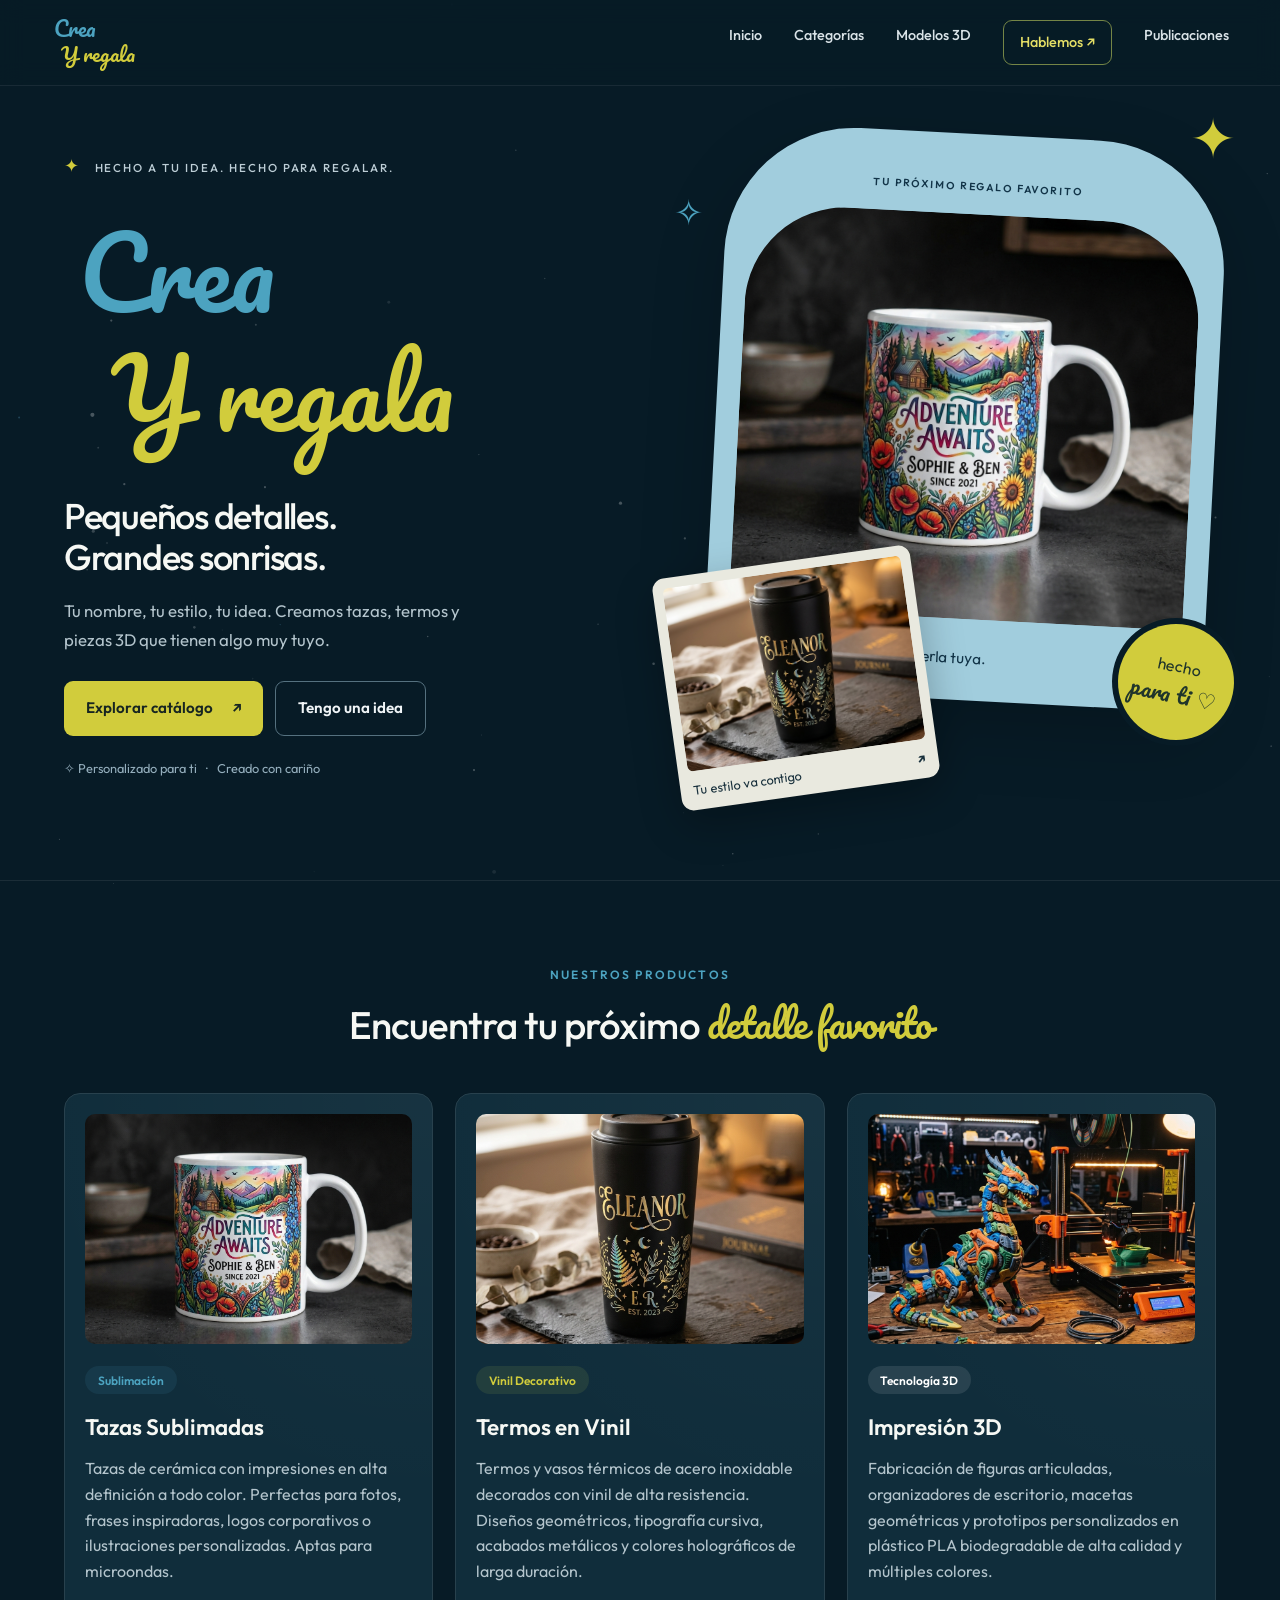
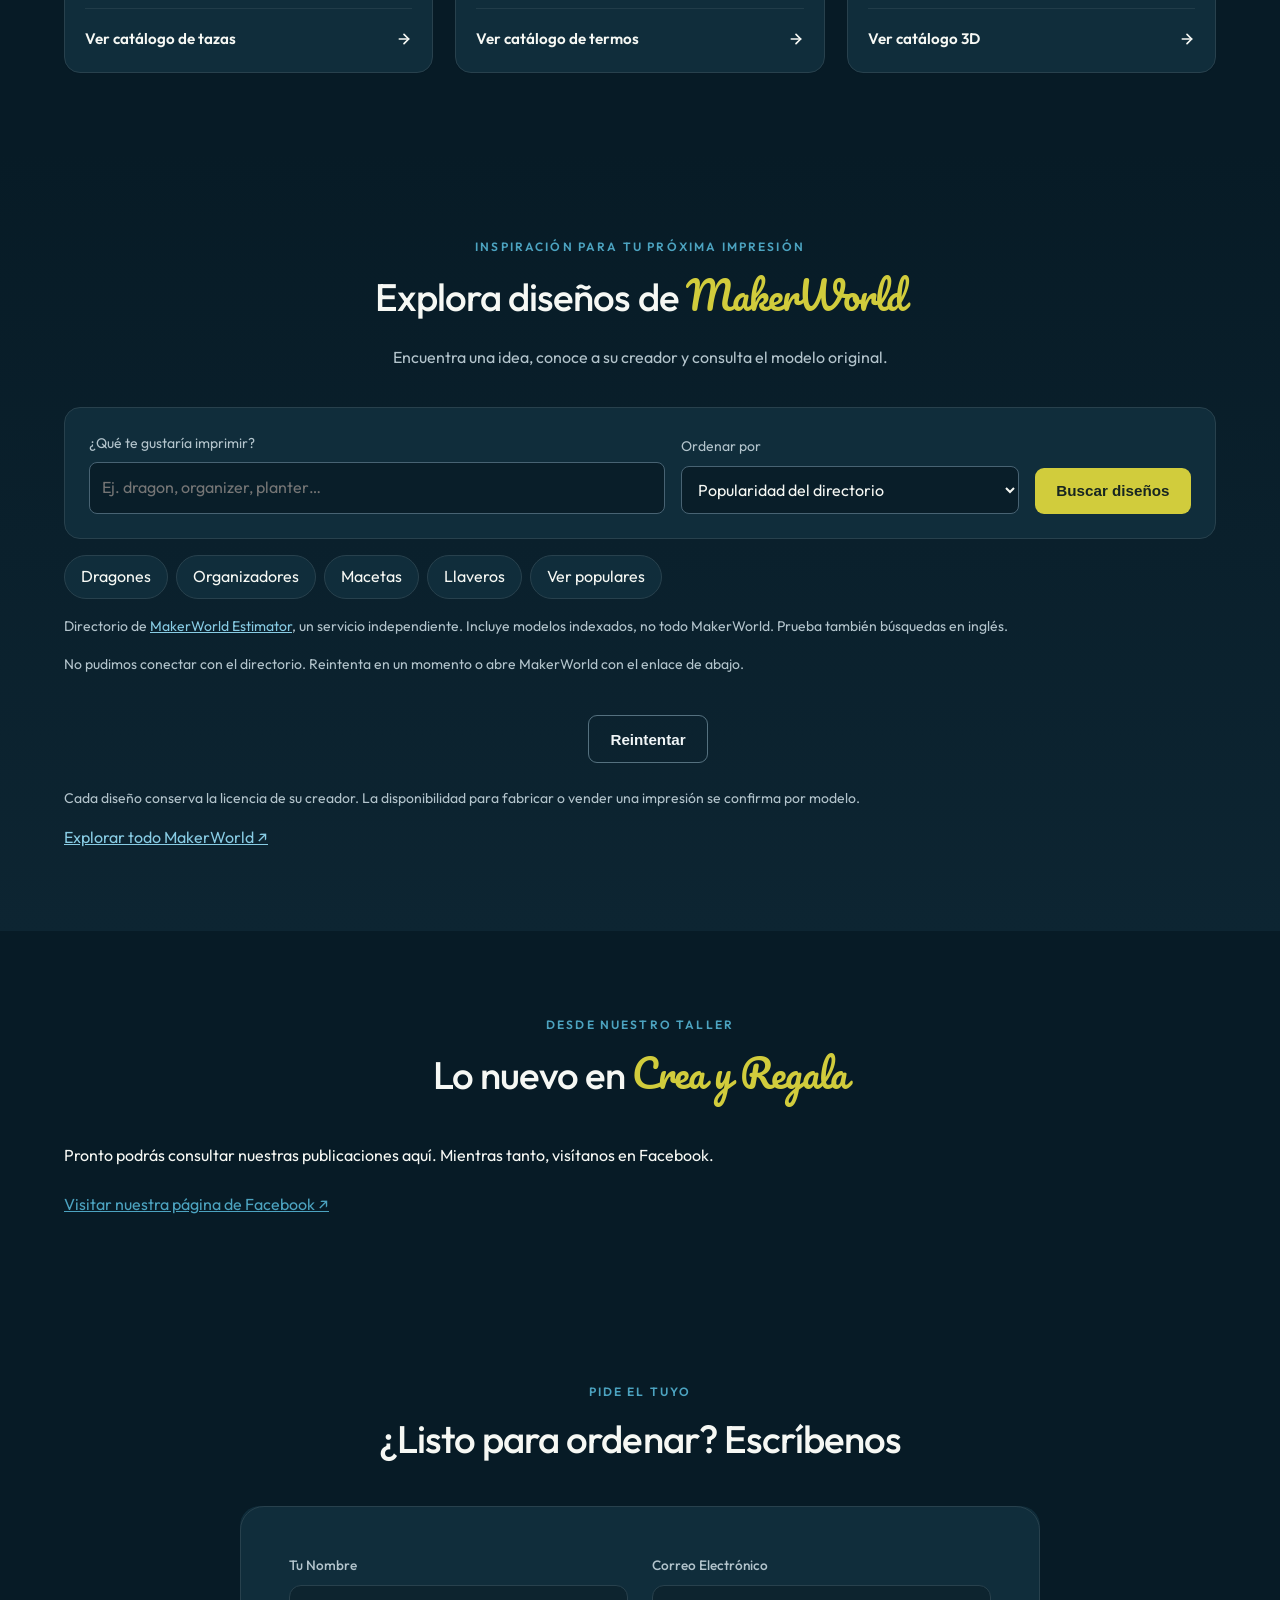
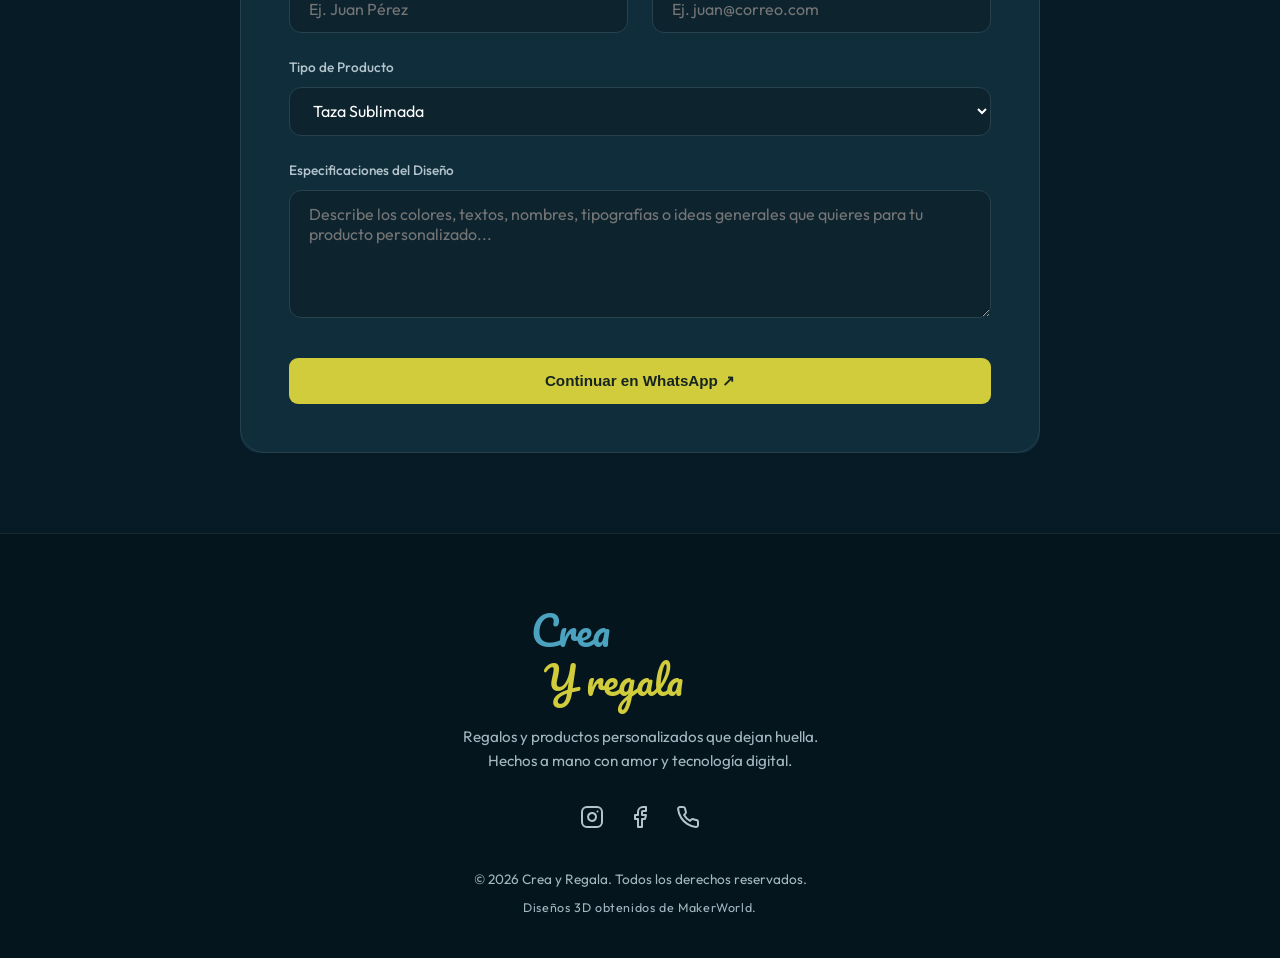
==== index.html @ 051557cb "Prepare native Facebook publications with secure server-side integration" ====
<!DOCTYPE html>
<html lang="es">
<head>
  <script>
    if ('scrollRestoration' in history) {
      history.scrollRestoration = 'manual';
    }

    window.scrollTo(0, 0);
  </script>
  <meta charset="UTF-8">
  <link rel="preload" href="assets/Pacifico-Regular.ttf" as="font" type="font/ttf" crossorigin>
  <meta name="viewport" content="width=device-width, initial-scale=1.0">
  <title>Crea y Regala | Productos Personalizados y Diseños 3D</title>
  <meta name="description" content="Personalización de tazas sublimadas, termos en vinil e impresión 3D de alta calidad. Diseños únicos creados a tu medida en Crea y Regala.">
  <link rel="stylesheet" href="styles.css?v=4.0">
</head>
<body>

  <!-- Canvas for Starry Space Background -->
  <canvas id="starry-background"></canvas>

  <!-- Navigation Header -->
  <header>
    <a href="#inicio" class="logo" aria-label="Crea y regala — Inicio">
        <svg class="static-brand-svg" viewBox="0 0 660 340" aria-hidden="true">
          <text x="18" y="140" class="ink ink-blue">Crea</text>
          <text x="55" y="280" class="ink ink-yellow">Y regala</text>
        </svg>
    </a>
    <button class="menu-toggle" type="button" aria-expanded="false" aria-controls="main-navigation" hidden>Menú <span aria-hidden="true">☰</span></button>
    <nav id="main-navigation" aria-label="Navegación principal">
      <a href="#inicio">Inicio</a>
      <a href="#categorias">Categorías</a>
      <a href="#galeria-3d">Modelos 3D</a>
      <a href="#contacto" class="nav-contact">Hablemos ↗</a>
      <a href="#publicaciones">Publicaciones</a>
    </nav>
  </header>

  <!-- Hero Section -->
  <section class="hero" id="inicio">
    <div class="hero-glow"></div>
    <div class="hero-content">
      <span class="hero-eyebrow"><span>✦</span> HECHO A TU IDEA. HECHO PARA REGALAR.</span>
      <h1 class="brand-title" aria-label="Crea y regala">
        <svg class="written-brand" viewBox="0 0 660 340" aria-hidden="true">
          <text x="18" y="140" class="ink ink-blue">Crea</text>
          <text x="55" y="280" class="ink ink-yellow">Y regala</text>
        </svg>
      </h1>
      <h2 class="hero-headline">Pequeños detalles.<br>Grandes sonrisas.</h2>
      <p class="hero-subtitle">Tu nombre, tu estilo, tu idea. Creamos tazas, termos y piezas 3D que tienen algo muy tuyo.</p>
      <div class="hero-ctas">
        <a href="catalogo.html" class="btn btn-primary">Explorar catálogo <span aria-hidden="true">↗</span></a>
        <a href="#contacto" class="btn btn-secondary">Tengo una idea</a>
      </div>
      <p class="hero-note">✧ Personalizado para ti &nbsp; · &nbsp; Creado con cariño</p>
    </div>
    <div class="hero-showcase" aria-label="Nuestros productos personalizados">
      <span class="showcase-spark spark-one" aria-hidden="true">✦</span>
      <span class="showcase-spark spark-two" aria-hidden="true">✧</span>
      <a class="showcase-main" href="catalogo.html?categoria=mugs">
        <span class="showcase-label">TU PRÓXIMO REGALO FAVORITO</span>
        <img src="assets/mug_mockup.png" alt="Taza personalizada con un diseño a todo color">
        <span class="showcase-caption">Una taza. Mil maneras de hacerla tuya. <b>↗</b></span>
      </a>
      <a class="showcase-small" href="catalogo.html?categoria=termos">
        <img src="assets/termos_mockup.png" alt="Termos decorados en vinil">
        <span>Tu estilo va contigo <b>↗</b></span>
      </a>
      <span class="showcase-sticker">hecho<br><b>para ti ♡</b></span>
    </div>
  </section>

  <!-- Categories Section -->
  <section class="section reveal-on-scroll" id="categorias">
    <div class="section-header">
      <span class="section-tag">Nuestros Productos</span>
      <h2 class="section-title">Encuentra tu próximo <span>detalle favorito</span></h2>
    </div>
    <div class="category-grid">
      <!-- Card 1: Mugs -->
      <div class="category-card mugs">
        <div class="card-badge">Sublimación</div>
        <div class="card-img-container">
          <img src="assets/mug_mockup.png" alt="Tazas Sublimadas Personalizadas">
        </div>
        <h3 class="card-title">Tazas Sublimadas</h3>
        <p class="card-desc">
          Tazas de cerámica con impresiones en alta definición a todo color. Perfectas para fotos, frases inspiradoras, logos corporativos o ilustraciones personalizadas. Aptas para microondas.
        </p>
        <a href="catalogo.html?categoria=mugs" class="card-link">
          <span>Ver catálogo de tazas</span>
          <svg width="16" height="16" viewBox="0 0 24 24" fill="none" stroke="currentColor" stroke-width="2.5" stroke-linecap="round" stroke-linejoin="round"><path d="M5 12h14"/><path d="m12 5 7 7-7 7"/></svg>
        </a>
      </div>

      <!-- Card 2: Thermos -->
      <div class="category-card termos">
        <div class="card-badge">Vinil Decorativo</div>
        <div class="card-img-container">
          <img src="assets/termos_mockup.png" alt="Termos Personalizados con Vinil">
        </div>
        <h3 class="card-title">Termos en Vinil</h3>
        <p class="card-desc">
          Termos y vasos térmicos de acero inoxidable decorados con vinil de alta resistencia. Diseños geométricos, tipografía cursiva, acabados metálicos y colores holográficos de larga duración.
        </p>
        <a href="catalogo.html?categoria=termos" class="card-link">
          <span>Ver catálogo de termos</span>
          <svg width="16" height="16" viewBox="0 0 24 24" fill="none" stroke="currentColor" stroke-width="2.5" stroke-linecap="round" stroke-linejoin="round"><path d="M5 12h14"/><path d="m12 5 7 7-7 7"/></svg>
        </a>
      </div>

      <!-- Card 3: 3D Printing -->
      <div class="category-card print3d">
        <div class="card-badge">Tecnología 3D</div>
        <div class="card-img-container">
          <img src="assets/print_3d_mockup.png" alt="Modelos Impresos en 3D">
        </div>
        <h3 class="card-title">Impresión 3D</h3>
        <p class="card-desc">
          Fabricación de figuras articuladas, organizadores de escritorio, macetas geométricas y prototipos personalizados en plástico PLA biodegradable de alta calidad y múltiples colores.
        </p>
        <a href="catalogo.html?categoria=print3d" class="card-link">
          <span>Ver catálogo 3D</span>
          <svg width="16" height="16" viewBox="0 0 24 24" fill="none" stroke="currentColor" stroke-width="2.5" stroke-linecap="round" stroke-linejoin="round"><path d="M5 12h14"/><path d="m12 5 7 7-7 7"/></svg>
        </a>
      </div>
    </div>
  </section>

  <!-- Interactive Customizer Section -->

  <section class="section makerworld-section" id="galeria-3d" aria-labelledby="mw-heading">
    <div class="section-header">
      <span class="section-tag">INSPIRACIÓN PARA TU PRÓXIMA IMPRESIÓN</span>
      <h2 class="section-title" id="mw-heading">Explora diseños de <span>MakerWorld</span></h2>
      <p>Encuentra una idea, conoce a su creador y consulta el modelo original.</p>
    </div>
    <form id="mw-search-form" class="mw-search-form" role="search">
      <div class="mw-search-field">
        <label for="mw-query">¿Qué te gustaría imprimir?</label>
        <input id="mw-query" type="search" maxlength="120" placeholder="Ej. dragon, organizer, planter…" autocomplete="off">
      </div>
      <div class="mw-sort-field">
        <label for="mw-sort">Ordenar por</label>
        <select id="mw-sort"><option value="popular">Popularidad del directorio</option><option value="recent">Más recientes</option></select>
      </div>
      <button class="btn btn-primary" type="submit">Buscar diseños</button>
    </form>
    <div class="mw-suggestions" aria-label="Búsquedas sugeridas">
      <button type="button" data-query="dragon">Dragones</button>
      <button type="button" data-query="organizer">Organizadores</button>
      <button type="button" data-query="planter">Macetas</button>
      <button type="button" data-query="keychain">Llaveros</button>
      <button type="button" data-query="">Ver populares</button>
    </div>
    <p class="mw-source">Directorio de <a href="https://estimator.tryar.in/api" target="_blank" rel="noopener noreferrer">MakerWorld Estimator</a>, un servicio independiente. Incluye modelos indexados, no todo MakerWorld. Prueba también búsquedas en inglés.</p>
    <p id="mw-status" role="status" aria-live="polite">Cargando diseños…</p>
    <div id="mw-results" class="mw-results" aria-busy="true"></div>
    <div class="mw-pagination">
      <button id="mw-previous" type="button" class="btn btn-secondary" hidden>← Anterior</button>
      <span id="mw-page"></span>
      <button id="mw-next" type="button" class="btn btn-secondary" hidden>Siguiente →</button>
      <button id="mw-retry" type="button" class="btn btn-secondary" hidden>Reintentar</button>
    </div>
    <p class="mw-source">Cada diseño conserva la licencia de su creador. La disponibilidad para fabricar o vender una impresión se confirma por modelo.</p>
    <a href="https://makerworld.com/en" target="_blank" rel="noopener noreferrer">Explorar todo MakerWorld ↗</a>
    <noscript><p>Activa JavaScript para usar el buscador de diseños.</p></noscript>
  </section>
  <script src="makerworld.js?v=3.0" defer></script>

  <section class="section publications" id="publicaciones" aria-labelledby="posts-heading">
    <div class="section-header"><span class="section-tag">DESDE NUESTRO TALLER</span><h2 class="section-title" id="posts-heading">Lo nuevo en <span>Crea y Regala</span></h2></div>
    <p id="posts-status" role="status">Cargando publicaciones…</p>
    <button type="button" id="posts-retry" class="btn btn-secondary" hidden>Reintentar</button>
    <article id="featured-post" class="featured-post" aria-label="Publicación principal" hidden tabindex="-1"></article>
    <div id="more-posts" hidden><h3>Más publicaciones</h3><div id="posts-grid" class="posts-grid"></div><button id="posts-more" class="btn btn-secondary" type="button" hidden>Ver más publicaciones</button></div>
    <a class="posts-facebook" href="https://www.facebook.com/profile.php?id=100092747371943" target="_blank" rel="noopener noreferrer">Visitar nuestra página de Facebook ↗</a>
    <noscript><p>Consulta nuestras publicaciones en Facebook.</p></noscript>
  </section>
  <dialog id="comments-dialog" class="comments-dialog" aria-labelledby="comments-title">
    <div class="comments-header"><h2 id="comments-title">Comentarios</h2><button id="comments-close" type="button" aria-label="Cerrar comentarios">✕</button></div>
    <div class="comments-scroll">
      <p id="comments-status" role="status" aria-live="polite"></p>
      <div id="comments-list"></div>
      <button id="comments-more" class="btn btn-secondary" type="button" hidden>Cargar más comentarios</button>
      <button id="comments-retry" class="btn btn-secondary" type="button" hidden>Reintentar</button>
    </div>
    <form id="comment-form" class="comment-form">
      <label for="comment-text">Tu comentario</label>
      <textarea id="comment-text" rows="3" maxlength="2000" placeholder="Escribe un comentario…" disabled required></textarea>
      <p id="comment-auth-status" role="status"></p>
      <button id="facebook-login" class="btn btn-primary" type="button">Continuar con Facebook para comentar</button>
      <button id="comment-submit" class="btn btn-primary" type="submit" hidden>Publicar</button>
      <a id="comment-facebook" class="btn btn-secondary" target="_blank" rel="noopener noreferrer">Comentar en Facebook ↗</a>
    </form>
  </dialog>
  <script src="posts-config.js?v=4.0" defer></script>
  <script src="posts.js?v=4.0" defer></script>

  <!-- Contact & Request Section -->
  <section class="section reveal-on-scroll" id="contacto">
    <div class="section-header">
      <span class="section-tag">Pide el Tuyo</span>
      <h2 class="section-title">¿Listo para ordenar? Escríbenos</h2>
    </div>

    <div class="contact-section">
      <form id="crea-contact-form" class="contact-form">
        <div class="form-group">
          <label for="form-name">Tu Nombre</label>
          <input type="text" id="form-name" required placeholder="Ej. Juan Pérez">
        </div>

        <div class="form-group">
          <label for="form-email">Correo Electrónico</label>
          <input type="email" id="form-email" required placeholder="Ej. juan@correo.com">
        </div>

        <div class="form-group form-full">
          <label for="form-product-type">Tipo de Producto</label>
          <select id="form-product-type" required>
            <option value="mugs">Taza Sublimada</option>
            <option value="termos">Termo con Vinil</option>
            <option value="print3d">Impresión 3D</option>
            <option value="custom">Otro pedido especial</option>
          </select>
        </div>

        <div class="form-group form-full">
          <label for="form-details">Especificaciones del Diseño</label>
          <textarea id="form-details" rows="5" required placeholder="Describe los colores, textos, nombres, tipografías o ideas generales que quieres para tu producto personalizado..."></textarea>
        </div>

        <button type="submit" class="btn btn-primary form-submit-btn">Continuar en WhatsApp ↗</button>
      </form>
    </div>
  </section>

  <!-- Footer -->
  <footer>
    <div class="footer-content">
      <div>
        <div class="footer-brand" role="img" aria-label="Crea y regala">
        <svg class="static-brand-svg" viewBox="0 0 660 340" aria-hidden="true">
          <text x="18" y="140" class="ink ink-blue">Crea</text>
          <text x="55" y="280" class="ink ink-yellow">Y regala</text>
        </svg>
        </div>
        <p style="margin-top: 0.5rem; max-width: 400px; color: var(--text-dark);">
          Regalos y productos personalizados que dejan huella. Hechos a mano con amor y tecnología digital.
        </p>
      </div>

      <div class="social-links">
        <a href="#" class="social-link" title="Instagram">
          <svg width="24" height="24" viewBox="0 0 24 24" fill="none" stroke="currentColor" stroke-width="2" stroke-linecap="round" stroke-linejoin="round"><rect width="20" height="20" x="2" y="2" rx="5" ry="5"/><path d="M16 11.37A4 4 0 1 1 12.63 8 4 4 0 0 1 16 11.37z"/><line x1="17.5" y1="6.5" x2="17.51" y2="6.5"/></svg>
        </a>
        <a href="https://www.facebook.com/profile.php?id=100092747371943" class="social-link" title="Facebook" target="_blank" rel="noopener noreferrer">
          <svg width="24" height="24" viewBox="0 0 24 24" fill="none" stroke="currentColor" stroke-width="2" stroke-linecap="round" stroke-linejoin="round"><path d="M18 2h-3a5 5 0 0 0-5 5v3H7v4h3v8h4v-8h3l1-4h-4V7a1 1 0 0 1 1-1h3z"/></svg>
        </a>
        <a href="#" class="social-link" title="WhatsApp">
          <svg width="24" height="24" viewBox="0 0 24 24" fill="none" stroke="currentColor" stroke-width="2" stroke-linecap="round" stroke-linejoin="round"><path d="M22 16.92v3a2 2 0 0 1-2.18 2 19.79 19.79 0 0 1-8.63-3.07 19.5 19.5 0 0 1-6-6 19.79 19.79 0 0 1-3.07-8.67A2 2 0 0 1 4.11 2h3a2 2 0 0 1 2 1.72 12.84 12.84 0 0 0 .7 2.81 2 2 0 0 1-.45 2.11L8.09 9.91a16 16 0 0 0 6 6l1.27-1.27a2 2 0 0 1 2.11-.45 12.84 12.84 0 0 0 2.81.7A2 2 0 0 1 22 16.92z"/></svg>
        </a>
      </div>

      <div class="footer-credits">
        <p>&copy; 2026 Crea y Regala. Todos los derechos reservados.</p>
        <p class="footer-credits-mw" style="margin-top: 0.5rem; letter-spacing: 0.05em; font-size: 0.78rem;">
          Diseños 3D obtenidos de MakerWorld.
        </p>
      </div>
    </div>
  </footer>



  <script src="script.js?v=3.0"></script>
  <script src="responsive.js?v=3.0" defer></script>
</body>
</html>
---- styles.css ----
/* Stylesheet for Crea y Regala */
@import url('https://fonts.googleapis.com/css2?family=Outfit:wght@300;400;500;600;700;800&display=swap');

html {
  scroll-behavior: smooth;
}

:root {
  --bg-primary: #020204;
  --bg-secondary: #08090e;
  --bg-card: rgba(255, 255, 255, 0.02);
  --border-card: rgba(255, 255, 255, 0.05);
  --border-card-hover: rgba(255, 255, 255, 0.15);
  
  /* Reference colors from user image */
  --color-cyan: #52A3CB;
  --color-lime: #C5D155;
  
  --text-main: #f3f4f6;
  --text-muted: #9ca3af;
  --text-dark: #6b7280;
  
  --font-brand: 'Pacifico', cursive;
  --font-sans: 'Outfit', sans-serif;
  
  --transition-smooth: all 0.4s cubic-bezier(0.16, 1, 0.3, 1);
  --transition-fast: all 0.2s ease;
}

* {
  box-sizing: border-box;
  margin: 0;
  padding: 0;
}

body {
  background-color: var(--bg-primary);
  color: var(--text-main);
  font-family: var(--font-sans);
  overflow-x: hidden;
  line-height: 1.6;
}

/* Starry Background Canvas */
#starry-background {
  position: fixed;
  top: 0;
  left: 0;
  width: 100vw;
  height: 100vh;
  z-index: -1;
  pointer-events: none;
  background: radial-gradient(circle at center, #0a0c16 0%, #020204 100%);
}

/* Custom Scrollbar */
::-webkit-scrollbar {
  width: 8px;
}
::-webkit-scrollbar-track {
  background: var(--bg-primary);
}
::-webkit-scrollbar-thumb {
  background: #1f2230;
  border-radius: 4px;
}
::-webkit-scrollbar-thumb:hover {
  background: #2e3347;
}

/* Header & Navigation */
header {
  position: fixed;
  top: 0;
  left: 0;
  width: 100%;
  padding: 1.5rem 2rem;
  z-index: 100;
  background: rgba(7, 8, 10, 0.7);
  backdrop-filter: blur(12px);
  -webkit-backdrop-filter: blur(12px);
  border-bottom: 1px solid var(--border-card);
  display: flex;
  justify-content: space-between;
  align-items: center;
}

.logo {
  font-family: var(--font-brand);
  font-size: 1.35rem;
  text-decoration: none;
  display: inline-flex;
  flex-direction: column;
  align-items: flex-start;
  line-height: 0.85;
}

.logo .part-crea {
  color: var(--color-cyan);
}

.logo .part-regala {
  color: var(--color-lime);
  font-size: 0.9em;
  padding-left: 0.35em;
}

nav {
  display: flex;
  gap: 2rem;
}

nav a {
  color: var(--text-muted);
  text-decoration: none;
  font-weight: 500;
  font-size: 0.95rem;
  transition: var(--transition-fast);
  position: relative;
  padding: 0.25rem 0;
}

nav a::after {
  content: '';
  position: absolute;
  bottom: 0;
  left: 0;
  width: 0;
  height: 2px;
  background: linear-gradient(90deg, var(--color-cyan), var(--color-lime));
  transition: var(--transition-fast);
}

nav a:hover {
  color: var(--text-main);
}

nav a:hover::after {
  width: 100%;
}

.nav-btn {
  background: linear-gradient(135deg, var(--color-cyan), #3b8bb2);
  color: #fff;
  padding: 0.6rem 1.3rem;
  border-radius: 50px;
  font-weight: 600;
  box-shadow: 0 4px 15px rgba(82, 163, 203, 0.3);
  border: none;
  cursor: pointer;
  transition: var(--transition-smooth);
}

.nav-btn:hover {
  transform: translateY(-2px);
  box-shadow: 0 6px 20px rgba(82, 163, 203, 0.5);
}

/* Hero Section */
.hero {
  min-height: 100vh;
  display: flex;
  align-items: center;
  justify-content: center;
  position: relative;
  padding: 8rem 2rem 4rem 2rem;
  overflow: hidden;
}

.hero-glow {
  position: absolute;
  width: 600px;
  height: 600px;
  border-radius: 50%;
  background: radial-gradient(circle, rgba(82, 163, 203, 0.08) 0%, rgba(197, 209, 85, 0.05) 50%, transparent 100%);
  top: 50%;
  left: 50%;
  transform: translate(-50%, -50%);
  z-index: 1;
  pointer-events: none;
  filter: blur(80px);
}

.hero-content {
  max-width: 900px;
  text-align: center;
  z-index: 2;
  display: flex;
  flex-direction: column;
  align-items: center;
}

/* Brand Title (Static Layout Matching Reference Image) */
.brand-title {
  font-family: var(--font-brand);
  font-size: 5.2rem;
  line-height: 1.15;
  margin-bottom: 2rem;
  display: flex;
  flex-direction: column;
  align-items: flex-start;
  user-select: none;
  width: fit-content;
  margin-left: auto;
  margin-right: auto;
}

@media (min-width: 768px) {
  .brand-title {
    font-size: 7.5rem;
  }
}

.brand-title .word-crea {
  color: var(--color-cyan);
}

.brand-title .word-regala {
  color: var(--color-lime);
  margin-left: 3.5rem; /* Indented to match reference image */
}

.hero-subtitle {
  font-size: 1.25rem;
  color: var(--text-muted);
  max-width: 650px;
  margin-bottom: 3rem;
  font-weight: 300;
  opacity: 0;
  transform: translateY(20px);
  animation: fadeInUp 0.8s cubic-bezier(0.16, 1, 0.3, 1) forwards;
  animation-delay: 0.2s;
}

.hero-ctas {
  display: flex;
  gap: 1.5rem;
  opacity: 0;
  transform: translateY(20px);
  animation: fadeInUp 0.8s cubic-bezier(0.16, 1, 0.3, 1) forwards;
  animation-delay: 0.4s;
}

.btn {
  display: inline-flex;
  align-items: center;
  justify-content: center;
  gap: 0.75rem;
  padding: 0.9rem 2rem;
  border-radius: 50px;
  font-weight: 600;
  font-size: 1rem;
  text-decoration: none;
  cursor: pointer;
  transition: var(--transition-smooth);
}

.btn-primary {
  background: linear-gradient(135deg, var(--color-cyan), #3b8bb2);
  color: #fff;
  border: none;
  box-shadow: 0 4px 20px rgba(82, 163, 203, 0.25);
}

.btn-primary:hover {
  transform: translateY(-3px);
  box-shadow: 0 8px 30px rgba(82, 163, 203, 0.4);
}

.btn-secondary {
  background: var(--bg-card);
  color: var(--text-main);
  border: 1px solid var(--border-card);
}

.btn-secondary:hover {
  background: rgba(255, 255, 255, 0.06);
  border-color: var(--border-card-hover);
  transform: translateY(-3px);
}

@keyframes fadeInUp {
  to {
    opacity: 1;
    transform: translateY(0);
  }
}

/* Showcase Categories Section */
.section {
  padding: 6rem 2rem;
  max-width: 1200px;
  margin: 0 auto;
  position: relative;
  scroll-margin-top: 6rem;
}

.section-header {
  text-align: center;
  margin-bottom: 4rem;
}

.section-tag {
  font-size: 0.85rem;
  text-transform: uppercase;
  letter-spacing: 0.15em;
  color: var(--color-cyan);
  margin-bottom: 0.5rem;
  font-weight: 600;
  display: inline-block;
}

.section-title {
  font-size: 2.5rem;
  font-weight: 700;
}

.section-title span {
  font-family: var(--font-brand);
  font-weight: normal;
}

.category-grid {
  display: grid;
  grid-template-columns: 1fr;
  gap: 2.5rem;
}

@media (min-width: 768px) {
  .category-grid {
    grid-template-columns: repeat(3, 1fr);
  }
}

.category-card {
  background: var(--bg-card);
  border: 1px solid var(--border-card);
  backdrop-filter: blur(8px);
  -webkit-backdrop-filter: blur(8px);
  border-radius: 24px;
  padding: 2.5rem 2rem;
  text-align: center;
  transition: var(--transition-smooth);
  display: flex;
  flex-direction: column;
  align-items: center;
  position: relative;
  overflow: hidden;
}

.category-card::before {
  content: '';
  position: absolute;
  top: 0;
  left: 0;
  width: 100%;
  height: 100%;
  background: radial-gradient(circle at top right, rgba(255, 255, 255, 0.03), transparent 60%);
  pointer-events: none;
}

.category-card:hover {
  transform: translateY(-8px);
  border-color: var(--border-card-hover);
  background: rgba(255, 255, 255, 0.05);
  box-shadow: 0 20px 40px rgba(0, 0, 0, 0.3);
}

.category-card.mugs:hover {
  box-shadow: 0 20px 40px rgba(82, 163, 203, 0.08);
}

.category-card.termos:hover {
  box-shadow: 0 20px 40px rgba(197, 209, 85, 0.08);
}

.category-card.print3d:hover {
  box-shadow: 0 20px 40px rgba(255, 255, 255, 0.05);
}

.card-img-container {
  width: 100%;
  height: 200px;
  border-radius: 16px;
  overflow: hidden;
  margin-bottom: 2rem;
  position: relative;
  background: #11131c;
}

.card-img-container img {
  width: 100%;
  height: 100%;
  object-fit: cover;
  transition: var(--transition-smooth);
}

.category-card:hover .card-img-container img {
  transform: scale(1.05);
}

.card-title {
  font-size: 1.5rem;
  font-weight: 600;
  margin-bottom: 1rem;
}

.card-desc {
  color: var(--text-muted);
  font-size: 0.95rem;
  margin-bottom: 1.5rem;
  flex-grow: 1;
}

.card-badge {
  font-size: 0.75rem;
  padding: 0.3rem 0.8rem;
  border-radius: 20px;
  font-weight: 600;
  margin-bottom: 1rem;
}

.mugs .card-badge {
  background: rgba(82, 163, 203, 0.1);
  color: var(--color-cyan);
}

.termos .card-badge {
  background: rgba(197, 209, 85, 0.1);
  color: var(--color-lime);
}

.print3d .card-badge {
  background: rgba(255, 255, 255, 0.1);
  color: #fff;
}

.card-link {
  color: var(--text-main);
  text-decoration: none;
  font-weight: 600;
  font-size: 0.95rem;
  display: inline-flex;
  align-items: center;
  gap: 0.5rem;
  transition: var(--transition-fast);
}

.card-link svg {
  transition: var(--transition-fast);
}

.category-card:hover .card-link {
  color: var(--color-cyan);
}

.category-card.termos:hover .card-link {
  color: var(--color-lime);
}

.category-card:hover .card-link svg {
  transform: translateX(4px);
}

/* Customizer Section (Start Programming Products Part) */
.customizer-box {
  background: var(--bg-card);
  border: 1px solid var(--border-card);
  backdrop-filter: blur(12px);
  -webkit-backdrop-filter: blur(12px);
  border-radius: 32px;
  overflow: hidden;
  display: grid;
  grid-template-columns: 1fr;
}

@media (min-width: 992px) {
  .customizer-box {
    grid-template-columns: 1fr 1fr;
  }
}

/* Left side: Interactive Mockup Stage */
.customizer-preview-stage {
  padding: 3rem;
  display: flex;
  flex-direction: column;
  justify-content: center;
  align-items: center;
  background: radial-gradient(circle at center, #1b2030 0%, #0d0e14 100%);
  position: relative;
  min-height: 400px;
  overflow: hidden;
}

.preview-glow {
  position: absolute;
  width: 250px;
  height: 250px;
  border-radius: 50%;
  filter: blur(50px);
  opacity: 0.15;
  pointer-events: none;
}

/* Product Mockups in CSS (3D-ish feel) */
.product-3d-wrapper {
  perspective: 800px;
  width: 250px;
  height: 250px;
  display: flex;
  align-items: center;
  justify-content: center;
  cursor: grab;
}

.product-3d-wrapper:active {
  cursor: grabbing;
}

.product-3d-model {
  width: 160px;
  height: 200px;
  position: relative;
  transform-style: preserve-3d;
  transform: rotateY(var(--ry, 0deg)) rotateX(var(--rx, 0deg));
  transition: transform 0.1s ease;
}

/* 3D Mug (cylinder approximation) */
.model-mug {
  display: none;
}

.model-mug .mug-body {
  position: absolute;
  width: 100%;
  height: 100%;
  background: var(--prod-color, #ffffff);
  border-radius: 30px; /* rounded cylinders look */
  box-shadow: inset -15px -15px 40px rgba(0,0,0,0.2), 
              inset 15px 15px 30px rgba(255,255,255,0.6),
              0 15px 35px rgba(0,0,0,0.4);
  overflow: hidden;
  display: flex;
  align-items: center;
  justify-content: center;
  border: 1px solid rgba(0, 0, 0, 0.1);
  transition: background 0.4s ease;
}

.model-mug .mug-handle {
  position: absolute;
  right: -35px;
  top: 40px;
  width: 50px;
  height: 110px;
  border: 15px solid var(--prod-color, #ffffff);
  border-left: none;
  border-radius: 0 40px 40px 0;
  z-index: -1;
  box-shadow: 10px 10px 20px rgba(0,0,0,0.3);
  transition: border-color 0.4s ease;
}

.model-mug .mug-design {
  width: 90px;
  height: 120px;
  background-size: cover;
  background-position: center;
  border-radius: 8px;
  opacity: 0.85;
  display: flex;
  align-items: center;
  justify-content: center;
  text-align: center;
  padding: 0.5rem;
  font-family: var(--font-sans);
  font-weight: bold;
  color: #333;
  overflow: hidden;
  transition: all 0.3s ease;
}

.model-mug .mug-custom-text {
  font-size: 0.9rem;
  word-break: break-word;
  text-shadow: 1px 1px 1px rgba(255,255,255,0.8);
}

/* 3D Thermo (tall metallic look) */
.model-thermo {
  display: none;
}

.model-thermo .thermo-body {
  position: absolute;
  width: 100px;
  height: 220px;
  left: 30px;
  top: -10px;
  background: linear-gradient(90deg, #222 0%, var(--prod-color, #111) 50%, #444 100%);
  border-radius: 12px 12px 24px 24px;
  box-shadow: inset -8px 0 15px rgba(0,0,0,0.5),
              inset 8px 0 15px rgba(255,255,255,0.1),
              0 15px 35px rgba(0,0,0,0.4);
  display: flex;
  flex-direction: column;
  justify-content: center;
  align-items: center;
  padding: 10px;
  transition: background 0.4s ease;
}

.model-thermo .thermo-cap {
  position: absolute;
  width: 90px;
  height: 20px;
  background: #333;
  top: -30px;
  left: 35px;
  border-radius: 6px 6px 2px 2px;
  border-bottom: 2px solid #111;
  box-shadow: 0 2px 5px rgba(0,0,0,0.3);
}

.model-thermo .thermo-rim {
  position: absolute;
  width: 80px;
  height: 10px;
  background: #555;
  top: -10px;
  left: 40px;
  border-radius: 2px;
}

.model-thermo .thermo-vinyl-text {
  font-family: var(--font-brand);
  color: var(--vinyl-color, #DAA520);
  font-size: 1.4rem;
  text-align: center;
  writing-mode: vertical-lr; /* Vertical text is cool for bottles */
  text-orientation: mixed;
  transform: rotate(180deg);
  text-shadow: 0px 1px 3px rgba(0,0,0,0.6);
  letter-spacing: 2px;
  max-height: 140px;
  overflow: hidden;
  transition: color 0.3s ease;
}

/* 3D Print Model placeholder (Mechanical base + rotating gear look) */
.model-print {
  display: none;
}

.model-print .print-object {
  position: absolute;
  width: 120px;
  height: 120px;
  left: 20px;
  top: 30px;
  background: var(--prod-color, #A3E635);
  clip-path: polygon(50% 0%, 90% 20%, 100% 60%, 75% 100%, 25% 100%, 0% 60%, 10% 20%);
  box-shadow: inset -10px -10px 20px rgba(0,0,0,0.4),
              inset 10px 10px 20px rgba(255,255,255,0.4),
              0 12px 25px rgba(0,0,0,0.4);
  animation: floatPrint 3s ease-in-out infinite;
  display: flex;
  align-items: center;
  justify-content: center;
  transition: background 0.4s ease;
}

.model-print .print-inner {
  width: 60px;
  height: 60px;
  background: rgba(0, 0, 0, 0.2);
  clip-path: polygon(50% 0%, 90% 20%, 100% 60%, 75% 100%, 25% 100%, 0% 60%, 10% 20%);
}

.model-print .print-base {
  position: absolute;
  width: 150px;
  height: 20px;
  background: #333;
  bottom: 0px;
  left: 5px;
  border-radius: 4px;
  box-shadow: 0 5px 15px rgba(0,0,0,0.4);
}

@keyframes floatPrint {
  0%, 100% {
    transform: translateY(0);
  }
  50% {
    transform: translateY(-8px);
  }
}

.drag-tip {
  position: absolute;
  bottom: 1.5rem;
  font-size: 0.8rem;
  color: var(--text-muted);
  display: flex;
  align-items: center;
  gap: 0.5rem;
  background: rgba(0, 0, 0, 0.4);
  padding: 0.4rem 1rem;
  border-radius: 20px;
  border: 1px solid rgba(255, 255, 255, 0.05);
  pointer-events: none;
}

/* Right side: Customizer Controls Panel */
.customizer-panel {
  padding: 3rem;
  display: flex;
  flex-direction: column;
}

.customizer-tabs {
  display: flex;
  gap: 0.75rem;
  margin-bottom: 2rem;
  border-bottom: 1px solid var(--border-card);
  padding-bottom: 1rem;
}

.tab-btn {
  background: transparent;
  border: none;
  color: var(--text-muted);
  padding: 0.6rem 1.2rem;
  font-weight: 600;
  font-size: 0.95rem;
  font-family: var(--font-sans);
  cursor: pointer;
  border-radius: 12px;
  transition: var(--transition-fast);
  display: inline-flex;
  align-items: center;
  gap: 0.5rem;
}

.tab-btn:hover {
  color: var(--text-main);
  background: rgba(255, 255, 255, 0.03);
}

.tab-btn.active {
  color: #fff;
  background: rgba(255, 255, 255, 0.06);
}

.tab-btn.active.tab-mugs {
  color: var(--color-cyan);
  background: rgba(82, 163, 203, 0.1);
}

.tab-btn.active.tab-termos {
  color: var(--color-lime);
  background: rgba(197, 209, 85, 0.1);
}

.tab-btn.active.tab-print3d {
  color: #fff;
  background: rgba(255, 255, 255, 0.1);
}

.control-group {
  margin-bottom: 1.75rem;
  display: flex;
  flex-direction: column;
  gap: 0.5rem;
}

.control-label {
  font-size: 0.85rem;
  text-transform: uppercase;
  letter-spacing: 0.1em;
  color: var(--text-muted);
  font-weight: 600;
}

/* Option Selectors */
.option-grid {
  display: grid;
  grid-template-columns: repeat(4, 1fr);
  gap: 0.5rem;
}

.color-option {
  height: 40px;
  border-radius: 10px;
  border: 2px solid transparent;
  cursor: pointer;
  transition: var(--transition-fast);
  position: relative;
}

.color-option.active {
  border-color: #fff;
  transform: scale(1.05);
}

.color-option:hover {
  transform: scale(1.05);
}

.color-name-label {
  font-size: 0.85rem;
  color: var(--text-muted);
}

/* Custom Text Input */
.text-input {
  background: rgba(0, 0, 0, 0.2);
  border: 1px solid var(--border-card);
  color: #fff;
  padding: 0.8rem 1.2rem;
  border-radius: 12px;
  font-size: 1rem;
  font-family: var(--font-sans);
  outline: none;
  transition: var(--transition-fast);
}

.text-input:focus {
  border-color: var(--color-cyan);
  box-shadow: 0 0 10px rgba(82, 163, 203, 0.2);
}

.tab-termos-active .text-input:focus {
  border-color: var(--color-lime);
  box-shadow: 0 0 10px rgba(197, 209, 85, 0.2);
}

/* Design Selectors */
.design-grid {
  display: grid;
  grid-template-columns: repeat(3, 1fr);
  gap: 0.75rem;
}

.design-option {
  height: 60px;
  border-radius: 12px;
  background-size: cover;
  background-position: center;
  border: 2px solid transparent;
  cursor: pointer;
  transition: var(--transition-fast);
}

.design-option.active {
  border-color: var(--color-cyan);
  transform: scale(1.03);
}

.design-option:hover {
  transform: scale(1.03);
}

/* Selection Buttons */
.selector-flex {
  display: flex;
  gap: 0.75rem;
}

.select-btn {
  flex: 1;
  background: rgba(0, 0, 0, 0.2);
  border: 1px solid var(--border-card);
  color: var(--text-muted);
  padding: 0.75rem;
  border-radius: 12px;
  cursor: pointer;
  font-weight: 500;
  transition: var(--transition-fast);
}

.select-btn.active {
  background: rgba(255, 255, 255, 0.05);
  color: #fff;
  border-color: #fff;
}

.select-btn:hover {
  color: #fff;
  border-color: var(--border-card-hover);
}

/* Customizer CTA Summary */
.summary-box {
  margin-top: auto;
  padding-top: 1.5rem;
  border-top: 1px solid var(--border-card);
  display: flex;
  flex-direction: column;
  gap: 1.25rem;
}

.summary-row {
  display: flex;
  justify-content: space-between;
  align-items: center;
}

.summary-title {
  font-size: 1.1rem;
  font-weight: 600;
}

.summary-price {
  font-size: 1.4rem;
  font-weight: 700;
  color: #fff;
}

/* 3D printer gallery or MakerWorld showcase */
.makerworld-section {
  background: linear-gradient(180deg, var(--bg-primary) 0%, var(--bg-secondary) 100%);
  position: relative;
}

.makerworld-grid {
  display: grid;
  grid-template-columns: 1fr;
  gap: 2rem;
}

@media (min-width: 768px) {
  .makerworld-grid {
    grid-template-columns: repeat(3, 1fr);
  }
}

.mw-card {
  background: rgba(255, 255, 255, 0.02);
  border: 1px solid var(--border-card);
  border-radius: 20px;
  overflow: hidden;
  transition: var(--transition-smooth);
}

.mw-card:hover {
  transform: translateY(-5px);
  border-color: var(--border-card-hover);
}

.mw-img-wrapper {
  width: 100%;
  height: 200px;
  overflow: hidden;
  position: relative;
  background: #12141d;
}

.mw-img-wrapper img {
  width: 100%;
  height: 100%;
  object-fit: cover;
  transition: var(--transition-smooth);
}

.mw-card:hover .mw-img-wrapper img {
  transform: scale(1.03);
}

.mw-badge {
  position: absolute;
  top: 1rem;
  right: 1rem;
  background: #ff5e00;
  color: #fff;
  font-size: 0.7rem;
  font-weight: 700;
  padding: 0.3rem 0.7rem;
  border-radius: 20px;
  text-transform: uppercase;
  box-shadow: 0 4px 10px rgba(255, 94, 0, 0.3);
}

.mw-content {
  padding: 1.5rem;
}

.mw-title {
  font-size: 1.15rem;
  font-weight: 600;
  margin-bottom: 0.5rem;
  color: #fff;
}

.mw-author {
  font-size: 0.85rem;
  color: var(--text-muted);
  margin-bottom: 1.25rem;
}

.mw-link {
  color: #ff5e00;
  font-weight: 600;
  font-size: 0.9rem;
  text-decoration: none;
  display: inline-flex;
  align-items: center;
  gap: 0.4rem;
}

.mw-link:hover {
  text-decoration: underline;
}

/* Contact / Order section */
.contact-section {
  max-width: 800px;
  margin: 0 auto;
}

.contact-form {
  background: var(--bg-card);
  border: 1px solid var(--border-card);
  backdrop-filter: blur(10px);
  -webkit-backdrop-filter: blur(10px);
  padding: 3rem;
  border-radius: 24px;
  display: grid;
  grid-template-columns: 1fr;
  gap: 1.5rem;
}

@media (min-width: 768px) {
  .contact-form {
    grid-template-columns: 1fr 1fr;
  }
  .form-full {
    grid-column: span 2;
  }
}

.form-group {
  display: flex;
  flex-direction: column;
  gap: 0.5rem;
}

.form-group label {
  font-size: 0.85rem;
  color: var(--text-muted);
  font-weight: 500;
}

.form-group input, .form-group textarea, .form-group select {
  background: rgba(0, 0, 0, 0.2);
  border: 1px solid var(--border-card);
  border-radius: 12px;
  padding: 0.8rem 1.2rem;
  color: #fff;
  font-family: var(--font-sans);
  font-size: 1rem;
  outline: none;
  transition: var(--transition-fast);
}

.form-group input:focus, .form-group textarea:focus, .form-group select:focus {
  border-color: var(--color-cyan);
  box-shadow: 0 0 10px rgba(82, 163, 203, 0.2);
}

.form-submit-btn {
  grid-column: span 2;
  margin-top: 1rem;
  width: 100%;
}

/* Footer styling */
footer {
  border-top: 1px solid var(--border-card);
  background: #040507;
  padding: 4rem 2rem 2.5rem 2rem;
  color: var(--text-muted);
  font-size: 0.95rem;
}

.footer-content {
  max-width: 1200px;
  margin: 0 auto;
  display: flex;
  flex-direction: column;
  align-items: center;
  text-align: center;
  gap: 2rem;
}

.footer-brand {
  font-family: var(--font-brand);
  font-size: 1.75rem;
  margin-bottom: 0.5rem;
  display: inline-flex;
  flex-direction: column;
  align-items: flex-start;
  line-height: 0.85;
}

.footer-brand .f-crea {
  color: var(--color-cyan);
}

.footer-brand .f-regala {
  color: var(--color-lime);
  font-size: 0.9em;
  padding-left: 0.35em;
}

.footer-credits {
  font-size: 0.85rem;
  color: var(--text-dark);
}

.makerworld-attribution {
  font-size: 0.9rem;
  margin-top: 1rem;
  color: var(--text-muted);
  font-weight: 500;
  display: flex;
  align-items: center;
  justify-content: center;
  gap: 0.5rem;
  padding: 0.5rem 1rem;
  background: rgba(255, 94, 0, 0.05);
  border: 1px dashed rgba(255, 94, 0, 0.2);
  border-radius: 12px;
}

.makerworld-attribution a {
  color: #ff5e00;
  text-decoration: none;
  font-weight: 600;
  transition: var(--transition-fast);
}

.makerworld-attribution a:hover {
  text-decoration: underline;
}

.social-links {
  display: flex;
  gap: 1.5rem;
}

.social-link {
  color: var(--text-muted);
  transition: var(--transition-fast);
}

.social-link:hover {
  color: var(--color-cyan);
  transform: translateY(-2px);
}

/* Animations for Scroll Reveal */
.reveal-on-scroll {
  opacity: 0;
  transform: translateY(30px);
  transition: opacity 0.8s ease, transform 0.8s cubic-bezier(0.16, 1, 0.3, 1);
}

.reveal-on-scroll.revealed {
  opacity: 1;
  transform: translateY(0);
}

/* --- Catalog Section Styles --- */
.catalog-controls {
  display: flex;
  flex-direction: column;
  gap: 1.5rem;
  margin-bottom: 3.5rem;
  align-items: center;
  justify-content: center;
}

@media (min-width: 768px) {
  .catalog-controls {
    flex-direction: row;
    justify-content: space-between;
  }
}

.search-box-wrapper {
  position: relative;
  width: 100%;
  max-width: 450px;
}

.search-box-wrapper input {
  width: 100%;
  padding: 0.9rem 1.2rem 0.9rem 3rem;
  background: rgba(255, 255, 255, 0.02);
  border: 1px solid var(--border-card);
  border-radius: 50px;
  color: #fff;
  font-family: var(--font-sans);
  font-size: 1rem;
  outline: none;
  transition: var(--transition-fast);
  backdrop-filter: blur(8px);
}

.search-box-wrapper input:focus {
  border-color: var(--color-cyan);
  background: rgba(255, 255, 255, 0.04);
  box-shadow: 0 0 15px rgba(82, 163, 203, 0.25);
}

.search-icon {
  position: absolute;
  left: 1.2rem;
  top: 50%;
  transform: translateY(-50%);
  color: var(--text-muted);
  pointer-events: none;
}

.filter-tabs {
  display: flex;
  gap: 0.5rem;
  flex-wrap: wrap;
  justify-content: center;
}

.filter-btn {
  background: rgba(255, 255, 255, 0.02);
  border: 1px solid var(--border-card);
  color: var(--text-muted);
  padding: 0.6rem 1.4rem;
  border-radius: 50px;
  cursor: pointer;
  font-weight: 600;
  font-size: 0.9rem;
  font-family: var(--font-sans);
  transition: var(--transition-fast);
  backdrop-filter: blur(8px);
}

.filter-btn:hover {
  color: #fff;
  border-color: var(--border-card-hover);
  background: rgba(255, 255, 255, 0.05);
}

.filter-btn.active {
  color: #fff;
  background: linear-gradient(135deg, rgba(82, 163, 203, 0.15), rgba(197, 209, 85, 0.15));
  border-color: var(--color-cyan);
  box-shadow: 0 4px 15px rgba(82, 163, 203, 0.15);
}

.catalog-grid {
  display: grid;
  grid-template-columns: 1fr;
  gap: 2rem;
  min-height: 250px;
}

@media (min-width: 576px) {
  .catalog-grid {
    grid-template-columns: repeat(2, 1fr);
  }
}

@media (min-width: 992px) {
  .catalog-grid {
    grid-template-columns: repeat(3, 1fr);
  }
}

.catalog-card {
  background: var(--bg-card);
  border: 1px solid var(--border-card);
  backdrop-filter: blur(8px);
  -webkit-backdrop-filter: blur(8px);
  border-radius: 24px;
  padding: 1.75rem;
  display: flex;
  flex-direction: column;
  transition: var(--transition-smooth);
  position: relative;
  overflow: hidden;
  cursor: pointer;
}

.catalog-card:hover {
  transform: translateY(-8px);
  border-color: var(--border-card-hover);
  background: rgba(255, 255, 255, 0.05);
  box-shadow: 0 15px 30px rgba(0, 0, 0, 0.4);
}

.catalog-card .card-badge {
  align-self: flex-start;
  font-size: 0.72rem;
  padding: 0.3rem 0.8rem;
  border-radius: 20px;
  font-weight: 600;
  margin-bottom: 1.25rem;
  text-transform: uppercase;
  letter-spacing: 0.05em;
}

.catalog-card.mugs-card .card-badge {
  background: rgba(82, 163, 203, 0.1);
  color: var(--color-cyan);
}

.catalog-card.termos-card .card-badge {
  background: rgba(197, 209, 85, 0.1);
  color: var(--color-lime);
}

.catalog-card.print3d-card .card-badge {
  background: rgba(255, 255, 255, 0.1);
  color: #fff;
}

.catalog-card .card-img-container {
  width: 100%;
  height: 200px;
  border-radius: 16px;
  overflow: hidden;
  margin-bottom: 1.5rem;
  background: #11131c;
}

.catalog-card .card-img-container img {
  width: 100%;
  height: 100%;
  object-fit: cover;
  transition: var(--transition-smooth);
}

.catalog-card:hover .card-img-container img {
  transform: scale(1.05);
}

.catalog-card .card-title {
  font-size: 1.25rem;
  font-weight: 600;
  margin-bottom: 0.5rem;
  color: #fff;
}

.catalog-card .card-desc {
  color: var(--text-muted);
  font-size: 0.9rem;
  margin-bottom: 1.25rem;
  flex-grow: 1;
  line-height: 1.5;
}

.catalog-card .card-footer {
  display: flex;
  justify-content: space-between;
  align-items: center;
  border-top: 1px solid rgba(255, 255, 255, 0.05);
  padding-top: 1rem;
}

.catalog-card .card-price {
  font-size: 1.2rem;
  font-weight: 700;
  color: #fff;
}

.catalog-card .card-action {
  font-size: 0.85rem;
  font-weight: 600;
  color: var(--color-cyan);
  display: flex;
  align-items: center;
  gap: 0.25rem;
  transition: var(--transition-fast);
}

.catalog-card:hover .card-action {
  text-decoration: underline;
}

/* --- Product Detail Modal Styles --- */
.modal-overlay {
  position: fixed;
  top: 0;
  left: 0;
  width: 100vw;
  height: 100vh;
  background: rgba(2, 2, 4, 0.7);
  backdrop-filter: blur(15px);
  -webkit-backdrop-filter: blur(15px);
  z-index: 1000;
  display: flex;
  align-items: center;
  justify-content: center;
  opacity: 0;
  pointer-events: none;
  transition: opacity 0.4s cubic-bezier(0.16, 1, 0.3, 1);
  padding: 1.5rem;
}

.modal-overlay.active {
  opacity: 1;
  pointer-events: auto;
}

.modal-container {
  background: rgba(10, 12, 22, 0.85);
  border: 1px solid var(--border-card);
  border-radius: 32px;
  width: 100%;
  max-width: 850px;
  position: relative;
  overflow: hidden;
  box-shadow: 0 30px 60px rgba(0, 0, 0, 0.5), 
              0 0 40px rgba(82, 163, 203, 0.05);
  transform: translateY(30px) scale(0.97);
  transition: transform 0.4s cubic-bezier(0.16, 1, 0.3, 1);
}

.modal-overlay.active .modal-container {
  transform: translateY(0) scale(1);
}

.modal-close-btn {
  position: absolute;
  top: 1.5rem;
  right: 1.5rem;
  background: rgba(255, 255, 255, 0.03);
  border: 1px solid var(--border-card);
  color: var(--text-muted);
  width: 44px;
  height: 44px;
  border-radius: 50%;
  font-size: 1.75rem;
  cursor: pointer;
  display: flex;
  align-items: center;
  justify-content: center;
  line-height: 1;
  transition: var(--transition-fast);
  z-index: 10;
  outline: none;
}

.modal-close-btn:hover {
  background: rgba(255, 255, 255, 0.08);
  border-color: var(--border-card-hover);
  color: #fff;
  transform: scale(1.05);
}

.modal-content {
  display: flex;
  flex-direction: column;
}

@media (min-width: 768px) {
  .modal-content {
    flex-direction: row;
  }
}

.modal-image-wrapper {
  flex: 1;
  min-height: 250px;
  background: #0b0d15;
  display: flex;
  align-items: center;
  justify-content: center;
  padding: 2rem;
  position: relative;
}

@media (min-width: 768px) {
  .modal-image-wrapper {
    max-width: 400px;
    min-height: 450px;
    border-right: 1px solid var(--border-card);
  }
}

.modal-image-wrapper img {
  max-width: 100%;
  max-height: 350px;
  object-fit: contain;
  border-radius: 16px;
  filter: drop-shadow(0 15px 30px rgba(0, 0, 0, 0.5));
}

.modal-info-wrapper {
  flex: 1.2;
  padding: 2.5rem;
  display: flex;
  flex-direction: column;
  justify-content: space-between;
}

.modal-info-details {
  display: flex;
  flex-direction: column;
}

.modal-info-wrapper .modal-badge {
  align-self: flex-start;
  font-size: 0.75rem;
  padding: 0.3rem 0.9rem;
  border-radius: 20px;
  font-weight: 600;
  text-transform: uppercase;
  letter-spacing: 0.05em;
  margin-bottom: 1rem;
}

.modal-info-wrapper.mugs-badge .modal-badge {
  background: rgba(82, 163, 203, 0.1);
  color: var(--color-cyan);
}

.modal-info-wrapper.termos-badge .modal-badge {
  background: rgba(197, 209, 85, 0.1);
  color: var(--color-lime);
}

.modal-info-wrapper.print3d-badge .modal-badge {
  background: rgba(255, 255, 255, 0.1);
  color: #fff;
}

.modal-title {
  font-size: 2rem;
  font-weight: 700;
  color: #fff;
  margin-bottom: 0.75rem;
  line-height: 1.2;
}

.modal-price {
  font-size: 1.6rem;
  font-weight: 800;
  color: #fff;
  margin-bottom: 1.5rem;
}

.modal-desc {
  color: var(--text-muted);
  font-size: 0.95rem;
  line-height: 1.6;
  margin-bottom: 2rem;
}

.modal-specs {
  background: rgba(255, 255, 255, 0.015);
  border: 1px solid rgba(255, 255, 255, 0.03);
  border-radius: 16px;
  padding: 1.25rem;
  display: flex;
  flex-direction: column;
  gap: 0.75rem;
  margin-bottom: 2.5rem;
}

.spec-item {
  font-size: 0.9rem;
  color: var(--text-muted);
  display: flex;
  gap: 0.5rem;
}

.spec-item strong {
  color: #fff;
  min-width: 80px;
}

.btn-whatsapp {
  background: linear-gradient(135deg, #25D366 0%, #1c9e4c 100%);
  color: #fff;
  border: none;
  box-shadow: 0 6px 20px rgba(37, 211, 102, 0.25);
  width: 100%;
  display: flex;
  align-items: center;
  justify-content: center;
  gap: 0.75rem;
  text-decoration: none;
}

.btn-whatsapp:hover {
  transform: translateY(-3px);
  box-shadow: 0 10px 25px rgba(37, 211, 102, 0.45);
  background: linear-gradient(135deg, #2ae06c 0%, #1eab52 100%);
}

.btn-whatsapp svg {
  fill: currentColor;
}

/* --- Product Detail Subpage (Mercado Libre Style) --- */
.product-detail-container {
  display: grid;
  grid-template-columns: 1fr;
  gap: 2.5rem;
  margin-top: 2rem;
  margin-bottom: 5rem;
  max-width: 1200px;
  width: 100%;
}

@media (min-width: 992px) {
  .product-detail-container {
    grid-template-columns: 1.2fr 1fr;
    gap: 4rem;
  }
}

.product-gallery {
  background: var(--bg-card);
  border: 1px solid var(--border-card);
  border-radius: 28px;
  backdrop-filter: blur(8px);
  -webkit-backdrop-filter: blur(8px);
  padding: 3rem;
  display: flex;
  align-items: center;
  justify-content: center;
  min-height: 350px;
  box-shadow: 0 15px 30px rgba(0, 0, 0, 0.3);
}

@media (min-width: 992px) {
  .product-gallery {
    min-height: 500px;
    position: sticky;
    top: 8rem;
    height: fit-content;
  }
}

.product-gallery img {
  max-width: 100%;
  max-height: 400px;
  object-fit: contain;
  filter: drop-shadow(0 15px 25px rgba(0,0,0,0.5));
  transition: transform 0.3s ease;
}

.product-gallery:hover img {
  transform: scale(1.02);
}

.product-purchase-card {
  background: var(--bg-card);
  border: 1px solid var(--border-card);
  border-radius: 28px;
  backdrop-filter: blur(8px);
  -webkit-backdrop-filter: blur(8px);
  padding: 2.5rem;
  box-shadow: 0 15px 30px rgba(0, 0, 0, 0.3);
  display: flex;
  flex-direction: column;
}

.product-condition {
  font-size: 0.8rem;
  color: var(--text-muted);
  text-transform: uppercase;
  letter-spacing: 0.05em;
  margin-bottom: 0.75rem;
  font-weight: 600;
}

.product-title-h1 {
  font-size: 2.2rem;
  font-weight: 700;
  line-height: 1.2;
  color: #fff;
  margin-bottom: 1rem;
}

.product-badge-theme {
  display: inline-block;
  font-size: 0.75rem;
  padding: 0.3rem 0.9rem;
  border-radius: 20px;
  font-weight: 600;
  text-transform: uppercase;
  letter-spacing: 0.05em;
  align-self: flex-start;
  margin-bottom: 1.5rem;
}

.mugs-theme {
  background: rgba(82, 163, 203, 0.1);
  color: var(--color-cyan);
}

.termos-theme {
  background: rgba(197, 209, 85, 0.1);
  color: var(--color-lime);
}

.print3d-theme {
  background: rgba(255, 255, 255, 0.1);
  color: #fff;
}

.product-price-large {
  font-size: 2.4rem;
  font-weight: 800;
  color: #fff;
  margin-bottom: 1.75rem;
  letter-spacing: -0.02em;
}

.product-desc-p {
  color: var(--text-muted);
  font-size: 1rem;
  line-height: 1.6;
  margin-bottom: 2.5rem;
}

.product-specs-title {
  font-size: 1.2rem;
  font-weight: 600;
  color: #fff;
  margin-bottom: 1rem;
  border-bottom: 1px solid rgba(255, 255, 255, 0.08);
  padding-bottom: 0.5rem;
}

.product-specs-table {
  width: 100%;
  border-collapse: collapse;
  margin-bottom: 2.5rem;
}

.product-specs-table tr {
  border-bottom: 1px solid rgba(255, 255, 255, 0.04);
}

.product-specs-table tr:last-child {
  border-bottom: none;
}

.product-specs-table td {
  padding: 0.85rem 0.5rem;
  font-size: 0.95rem;
}

.product-specs-table td.spec-label {
  font-weight: 600;
  color: #fff;
  width: 35%;
}

.product-specs-table td.spec-value {
  color: var(--text-muted);
}

/* --- Recommendations Section --- */
.recommendations-section {
  margin-top: 5rem;
  border-top: 1px solid rgba(255, 255, 255, 0.08);
  padding-top: 4rem;
  width: 100%;
}

.recommendations-title {
  font-size: 1.75rem;
  font-weight: 700;
  color: #fff;
  margin-bottom: 2.5rem;
}

.recommendations-grid {
  display: grid;
  grid-template-columns: 1fr;
  gap: 2rem;
}

@media (min-width: 576px) {
  .recommendations-grid {
    grid-template-columns: repeat(2, 1fr);
  }
}

@media (min-width: 992px) {
  .recommendations-grid {
    grid-template-columns: repeat(3, 1fr);
  }
}

/* Error / Not found styles */
.error-container {
  text-align: center;
  padding: 5rem 2rem;
  background: var(--bg-card);
  border: 1px solid var(--border-card);
  border-radius: 28px;
  backdrop-filter: blur(8px);
  max-width: 600px;
  margin: 4rem auto;
}

.error-container h2 {
  font-size: 2rem;
  color: #fff;
  margin-bottom: 1rem;
}

.error-container p {
  color: var(--text-muted);
  margin-bottom: 2rem;
}

/* Brand refresh: ink blue, logo yellow and generous editorial spacing. */
:root {
  --bg-primary: #071b26;
  --bg-secondary: #0d2532;
  --bg-card: #102d3b;
  --border-card: #28414d;
  --border-card-hover: #4ca3c0;
  --color-cyan: #4ca3c0;
  --color-lime: #d1cc3c;
  --text-main: #f6f8f4;
  --text-muted: #b3c4cc;
  --text-dark: #a3b7c1;
}
body { background: var(--bg-primary); }
#starry-background { background: transparent; opacity: .26; }
header { padding: 1.05rem max(5vw, calc((100vw - 1280px)/2)); background: #071b26ed; border-color: #ffffff12; }
.logo { font-size: 1.35rem; white-space: nowrap; }
nav { align-items: center; gap: 2rem; }
nav a { color: #d9e3e7; font-size: .9rem; }
nav .nav-contact { border: 1px solid #748546; border-radius: 9px; color: #e4df66; padding: .6rem 1rem; }
.hero { max-width: 1400px; margin: auto; min-height: 790px; padding: 145px 5vw 85px; display: grid; grid-template-columns: 1.1fr 1fr; gap: 60px; overflow: visible; }
.hero-glow { display: none; }
.hero-content { text-align: left; align-items: flex-start; min-width: 0; }
.hero-eyebrow { font-size: .72rem; letter-spacing: .17em; font-weight: 500; color: #bdced6; }
.hero-eyebrow span { color: var(--color-lime); margin-right: .6rem; font-size: 1.15rem; }
.brand-title { display: block; width: 100%; margin: 14px 0 0; line-height: 1; }
.written-brand { width: 100%; max-width: 560px; display: block; overflow: visible; }
.ink { font-family: 'Pacifico', cursive; font-size: 116px; font-weight: 400; stroke-width: 1.6; stroke-linecap: round; stroke-linejoin: round; }
.ink-blue { color: var(--color-cyan); fill: currentColor; }
.ink-yellow { color: var(--color-lime); fill: currentColor; font-size: 110px; }

.hero-headline { font-size: clamp(1.8rem, 2.8vw, 2.6rem); line-height: 1.16; letter-spacing: -.035em; font-weight: 500; margin: 12px 0 18px; }
.hero-subtitle { max-width: 425px; font-size: 1.05rem; line-height: 1.75; margin-bottom: 26px; font-weight: 400; animation: none; opacity: 1; transform: none; }
.hero-ctas { gap: 12px; opacity: 1; transform: none; animation: none; }
.btn { border-radius: 9px; padding: .9rem 1.35rem; font-size: .95rem; gap: 1.2rem; }
.btn-primary { background: var(--color-lime); color: #172521; box-shadow: none; font-weight: 600; }
.btn-primary:hover { background: #e0dc55; box-shadow: 0 8px 24px #0002; color: #172521; }
.btn-secondary { border: 1px solid #55717f; background: transparent; color: #f0f5f7; text-decoration: none; }
.hero-note { font-size: .8rem; color: #94aebc; margin-top: 22px; }
.hero-showcase { position: relative; width: 100%; max-width: 520px; padding: 0 0 95px 20px; }
.showcase-main { display: block; padding: 23px; border-radius: 130px 130px 20px 20px; background: #a1cddd; transform: rotate(3deg); text-decoration: none; color: #123448; box-shadow: 0 25px 70px #0003; }
.showcase-label { display: block; text-align: center; font-size: .65rem; letter-spacing: .18em; margin: 22px 0 18px; font-weight: 600; }
.showcase-main img { display: block; width: 100%; aspect-ratio: 1.12; object-fit: cover; border-radius: 100px 100px 12px 12px; }
.showcase-caption { display: flex; justify-content: space-between; align-items: center; gap: 20px; margin-top: 18px; font-size: .95rem; line-height: 1.4; }
.showcase-caption b { font-size: 1.8rem; }
.showcase-small { position: absolute; left: -30px; bottom: 0; width: 50%; padding: 10px; background: #e9e9df; border-radius: 12px; transform: rotate(-8deg); color: #18303c; text-decoration: none; box-shadow: 0 15px 40px #0004; }
.showcase-small img { width: 100%; aspect-ratio: 1.3; object-fit: cover; border-radius: 6px; display: block; }
.showcase-small span { padding: 9px 3px 0; font-size: .8rem; display: flex; justify-content: space-between; }
.showcase-sticker { position: absolute; right: -18px; bottom: 55px; width: 116px; height: 116px; border-radius: 50%; background: var(--color-lime); color: #20352b; display: flex; flex-direction: column; align-items: center; justify-content: center; transform: rotate(12deg); font-size: 1rem; box-shadow: 0 0 0 6px #071b26; line-height: 1.5; }
.showcase-sticker b { font-family: var(--font-brand); font-size: 1.35rem; font-weight: 400; }
.showcase-spark { position: absolute; color: var(--color-lime); font-size: 55px; z-index: 2; }
.spark-one { top: -40px; right: -20px; }.spark-two { top: 50px; left: -22px; color: var(--color-cyan); font-size: 35px; }
.section { max-width: 1280px; padding: 80px 5vw; }
.section-header { margin-bottom: 36px; }
.section-title { font-size: clamp(1.8rem, 3vw, 2.6rem); letter-spacing: -.025em; font-weight: 500; }
.section-title span { color: var(--color-lime); }
.section-tag { font-size: .75rem; letter-spacing: .18em; }
#categorias { border-top: 1px solid #ffffff15; }
.category-grid { gap: 22px; }
.category-card { padding: 20px; text-align: left; align-items: flex-start; border-radius: 16px; }
.card-img-container { height: 230px; margin-bottom: 22px; border-radius: 10px; order: -1; }
.card-title { font-size: 1.4rem; margin-bottom: 10px; }
.card-desc { font-size: 1rem; }
.card-link { width: 100%; padding-top: 16px; border-top: 1px solid #ffffff12; justify-content: space-between; }
.card-badge { font-size: .75rem; }
.mw-card,.catalog-item,.product-gallery,.product-purchase-card { border-radius: 16px; }
.contact-section { background: #102d3b; border-color: #345363; border-radius: 20px; }
input,textarea,select { color-scheme: dark; }
input:focus,textarea:focus,select:focus { outline: 2px solid var(--color-cyan); outline-offset: 3px; }
a:focus-visible,button:focus-visible { outline: 3px solid var(--color-lime); outline-offset: 5px; }
footer { background: #05151e; border-top: 1px solid #ffffff14; }
@media(max-width: 900px) {
 .hero { gap: 30px; padding-left: 5vw; padding-right: 5vw; min-height: 720px; }
 .hero-showcase { padding-left: 0; }.showcase-main { padding: 15px; }.showcase-sticker { right: 0; width: 90px; height: 90px; }
 .hero-eyebrow { font-size: .65rem; letter-spacing: .08em; }
 nav { gap: 18px; }.hero-ctas { flex-wrap: wrap; }
}
@media(max-width: 650px) {
 header { padding: 12px 5vw; flex-direction: column; gap: 10px; position: absolute; }
 .logo { font-size: 1.5rem; } nav { gap: 20px; width: 100%; justify-content: center; } nav a { font-size: .78rem; } nav .nav-contact { padding: 4px 8px; }
 .hero { grid-template-columns: 1fr; padding-top: 150px; padding-bottom: 45px; gap: 65px; }
 .hero-content { align-items: flex-start; }.brand-title { max-width: 420px; }.hero-headline { font-size: 2.1rem; }
 .hero-showcase { max-width: 370px; width: 85%; margin: auto; }.showcase-small { left: -14px; }
 .section { padding: 55px 5vw; }.section-title { font-size: 1.9rem; }.category-grid { grid-template-columns: 1fr; }
 .card-img-container { height: 270px; }.showcase-sticker { right: -15px; }
 .contact-form { padding: 0; }.hero-ctas .btn { padding: .85rem 1rem; }
}
@media(prefers-reduced-motion: reduce) {
 html { scroll-behavior: auto; } *,*::before,*::after { animation: none !important; transition: none !important; }
 .is-writing .ink tspan { fill: currentColor; stroke: none; }
 .reveal-on-scroll { opacity: 1; transform: none; }
}

@font-face { font-family: Pacifico; src: url("assets/Pacifico-Regular.ttf") format("truetype"); font-weight: 400; font-style: normal; font-display: swap; }

/* Static header/footer marks share the hero's exact Pacifico composition. */
.static-brand-svg { display: block; width: 100%; height: auto; overflow: visible; }
.logo { display: block; width: 140px; flex-shrink: 0; }
.footer-brand { display: block; width: 230px; max-width: 100%; }
.static-brand-svg .ink { fill: currentColor; stroke: none; animation: none; }
@media (max-width: 650px) {
  .logo { width: 120px; }
  .footer-brand { margin-inline: auto; }
}

/* Responsive layout shared by every route. */
img, svg { max-width: 100%; }
header, .hero, .section, footer { box-sizing: border-box; }
header { position: sticky; top: 0; gap: 20px; padding: 12px max(4vw, calc((100vw - 1280px)/2)); }
.logo { width: 118px; }
.hero { padding-top: 48px; min-height: 0; }
.section, .hero { width: 100%; }
.section { scroll-margin-top: 110px; }
.catalog-section, main.section.container { margin-top: 0 !important; }
.menu-toggle { display: none; }
.hero-content, .hero-showcase, .form-group, .search-box-wrapper, .product-purchase-card, .product-gallery { min-width: 0; }
.form-submit-btn { grid-column: 1 / -1; white-space: normal; }
.form-group :is(input,textarea,select) { width: 100%; min-width: 0; font-size: 16px; }
textarea { resize: vertical; }
.btn, .filter-btn, nav a, .card-link { min-height: 44px; }
.btn { white-space: normal; text-align: center; }
.catalog-card { text-decoration: none; color: inherit; }
.catalog-grid, .recommendations-grid { grid-template-columns: repeat(auto-fit, minmax(min(100%, 255px), 1fr)); }
.footer-brand { margin-inline: auto; }
.product-specs-table { table-layout: fixed; overflow-wrap: anywhere; }
.mw-search-form { display: flex; flex-wrap: wrap; gap: 16px; align-items: end; padding: 24px; background: var(--bg-card); border: 1px solid var(--border-card); border-radius: 16px; }
.mw-search-field { flex: 2 1 260px; min-width: 0; }.mw-sort-field { flex: 1 1 180px; min-width: 0; }
.mw-search-form label { display: block; margin-bottom: 8px; font-size: 14px; color: var(--text-muted); }
.mw-search-form input, .mw-search-form select { width: 100%; min-height: 48px; border: 1px solid #486373; background: #091e29; color: var(--text-main); border-radius: 8px; padding: 12px; font: inherit; font-size: 16px; }
.mw-suggestions { display: flex; flex-wrap: wrap; gap: 8px; margin: 16px 0; }
.mw-suggestions button { min-height: 44px; padding: 8px 16px; border-radius: 24px; border: 1px solid var(--border-card); background: var(--bg-card); color: var(--text-main); font: inherit; cursor: pointer; }
.mw-suggestions button:hover { border-color: var(--color-cyan); }
.mw-source, #mw-status { color: var(--text-muted); font-size: 14px; margin: 16px 0; }
.makerworld-section a { color: #88cce4; }.makerworld-section .section-header p { margin-top: 16px; color: var(--text-muted); }
.mw-results { display: grid; grid-template-columns: repeat(3,minmax(0,1fr)); gap: 20px; }
.mw-result-card { overflow: hidden; border: 1px solid var(--border-card); border-radius: 14px; background: var(--bg-card); min-width: 0; }
.mw-result-media { aspect-ratio: 4/3; display: grid; place-items: center; background: #091e29; color: var(--text-muted); text-align: center; }
.mw-result-media img { display: block; width: 100%; height: 100%; object-fit: contain; aspect-ratio: 4/3; }
.mw-result-info { padding: 20px; }.mw-result-info h3 { font-size: 18px; line-height: 1.4; overflow-wrap: anywhere; }
.mw-result-author, .mw-result-license { color: var(--text-muted); font-size: 14px; margin: 10px 0; overflow-wrap: anywhere; }
.mw-pagination { display: flex; align-items: center; justify-content: center; gap: 16px; flex-wrap: wrap; margin: 24px 0; }
[hidden] { display: none !important; }
@media (min-width: 769px) and (max-width: 1050px) {
 .hero { gap: 32px; }.hero-showcase { width: 90%; margin-inline: auto; }
 .category-grid { gap: 16px; }.category-card { padding: 16px; }.card-img-container { height: 180px; }
 .catalog-controls { flex-direction: column; align-items: stretch; }.search-box-wrapper { max-width: none; }
 .mw-results { grid-template-columns: repeat(2,minmax(0,1fr)); }
}
@media (max-width: 768px) {
 header { position: sticky; flex-direction: row; flex-wrap: wrap; gap: 0; padding: 8px 5vw; }
 .logo { width: 100px; }.menu-toggle { display: inline-flex; align-items: center; justify-content: center; gap: 14px; margin-left: auto; min-height: 44px; padding: 8px 14px; background: transparent; border: 1px solid #587242; color: var(--color-lime); border-radius: 8px; font: inherit; }
 header nav { width: 100%; flex-direction: column; align-items: stretch; gap: 4px; padding: 10px 0; }
 .has-mobile-menu .menu-toggle[aria-expanded="false"] + nav { display: none; }
 header nav a { display: flex; align-items: center; padding: 10px 14px; font-size: 16px; }
 header nav .nav-contact { padding: 10px 14px; }
 .hero { grid-template-columns: minmax(0,1fr); padding: 32px 5vw 48px; gap: 48px; }
 .hero-content { width: 100%; }.brand-title { max-width: 460px; }
 .hero-eyebrow { font-size: 12px; line-height: 1.6; letter-spacing: .06em; }
 .hero-showcase { max-width: 390px; width: 85%; margin-inline: auto; }
 .hero-headline { font-size: clamp(28px,6vw,38px); }.hero-subtitle { max-width: 560px; }
 .hero-ctas { width: 100%; flex-wrap: wrap; }.hero-ctas .btn { flex: 1 1 150px; display: inline-flex; justify-content: center; }
 .section { padding: 40px 5vw; scroll-margin-top: 84px; }.section-header { margin-bottom: 24px; }
 .category-grid { grid-template-columns: repeat(2,minmax(0,1fr)); }.category-card { padding: 16px; }.card-img-container { height: auto; aspect-ratio: 1.2; }
 .contact-form { padding: 20px; gap: 18px; grid-template-columns: minmax(0,1fr); }.form-full { grid-column: 1 / -1; }
 .catalog-controls { align-items: stretch; gap: 16px; margin-bottom: 24px; }.search-box-wrapper { max-width: none; }
 .filter-tabs { display: grid; grid-template-columns: repeat(2,minmax(0,1fr)); }.filter-btn { padding: 10px; }
 .product-detail-container { gap: 20px; margin-top: 0; }.product-gallery { padding: 20px; min-height: 260px; }.product-purchase-card { padding: 22px; }
 .product-title-h1 { font-size: 28px; }.product-price-large { font-size: 30px; }.product-gallery img { max-height: 340px; }
 .mw-results { grid-template-columns: repeat(2,minmax(0,1fr)); gap: 14px; }.mw-search-form { padding: 18px; }.mw-search-form .btn { width: 100%; }
 footer { padding: 36px 5vw; }
}
@media(max-width: 480px) {
 .category-grid, .mw-results, .catalog-grid, .recommendations-grid { grid-template-columns: minmax(0,1fr); }
 .hero-note { font-size: 12px; }.showcase-sticker { right: -8px; }.spark-one { right: -8px; }
 .mw-search-field, .mw-sort-field { flex-basis: 100%; }.mw-result-info { padding: 18px; }
 .product-specs-table td { padding: 10px 4px; }.section-title { font-size: 28px; }
}
@media (prefers-reduced-motion: reduce) { #starry-background { display: none; } }

/* Native Facebook publications — no embeds. */
.publications { scroll-margin-top: 100px; }
.featured-post { max-width: 860px; margin: 24px auto 40px; background: var(--bg-card); border: 1px solid var(--border-card); padding: clamp(18px,4vw,36px); border-radius: 20px; scroll-margin-top: 110px; animation: post-appear .25s ease; }
.post-text,.comment-body p { white-space: pre-wrap; overflow-wrap: anywhere; }.post-text { font-size: clamp(18px,2vw,24px); margin: 16px 0 24px; }
.post-date { display: block; font-size: 14px; color: var(--text-muted); }
.post-media { display: grid; gap: 12px; }.post-media:empty { display: none; }.post-media img,.post-media video { width: 100%; max-height: 680px; object-fit: contain; border-radius: 12px; background: var(--bg-secondary); }
.post-interactions { display: flex; flex-wrap: wrap; gap: 12px 24px; align-items: center; padding-top: 16px; }
.post-interactions button { border: 0; background: none; color: var(--color-cyan); font: inherit; min-height: 44px; cursor: pointer; padding: 6px 0; }
.posts-grid { display: grid; grid-template-columns: repeat(auto-fit,minmax(min(100%,260px),1fr)); gap: 20px; margin: 24px 0; }
.post-card { border: 1px solid var(--border-card); background: var(--bg-card); border-radius: 16px; padding: 18px; min-width: 0; }
.post-select { display: block; background: none; border: 0; width: 100%; text-align: left; color: inherit; font: inherit; cursor: pointer; }.post-excerpt { white-space: pre-wrap; overflow-wrap: anywhere; margin: 14px 0; }.post-card .post-media :is(img,video) { max-height: 220px; }.posts-facebook { display: inline-block; margin-top: 24px; color: var(--color-cyan); }
.comments-dialog { width: min(640px,calc(100% - 32px)); max-height: min(850px,90dvh); padding: 0; margin: auto; border: 1px solid var(--border-card); border-radius: 20px; background: var(--bg-secondary); color: var(--text-main); box-shadow: 0 20px 90px #0008; }
.comments-dialog[open] { display: flex; flex-direction: column; animation: post-appear .2s ease; }.comments-dialog::backdrop { background: #0009; backdrop-filter: blur(3px); }
.comments-header { display: flex; justify-content: space-between; align-items: center; padding: 16px 24px; border-bottom: 1px solid var(--border-card); flex-shrink: 0; }.comments-header h2 { font-size: 22px; }.comments-header button { width: 44px; height: 44px; border: 0; background: transparent; color: inherit; font-size: 22px; cursor: pointer; }
.comments-scroll { overflow-y: auto; overscroll-behavior: contain; padding: 20px 24px; min-height: 100px; flex: 1 1 auto; }
.comment { display: flex; gap: 12px; padding: 16px 0; border-bottom: 1px solid var(--border-card); }.comment-body { min-width: 0; }.comment-body h3 { font-size: 16px; }.comment-body p { margin: 8px 0; }.comment-avatar { width: 38px; height: 38px; border-radius: 50%; object-fit: cover; }.comment-reactions { display: block; margin-top: 8px; font-size: 14px; }
.comment-form { padding: 16px 24px; display: flex; flex-direction: column; gap: 10px; border-top: 1px solid var(--border-card); flex-shrink: 0; }.comment-form textarea { width: 100%; max-height: 140px; padding: 12px; font: inherit; font-size: 16px; color: inherit; background: var(--bg-primary); border: 1px solid var(--border-card); border-radius: 10px; }.comment-form textarea:disabled { opacity: .55; }.comment-form p { font-size: 14px; color: var(--text-muted); }.comments-open { overflow: hidden; }
@keyframes post-appear { from {opacity: 0; transform: translateY(10px);} to {opacity:1;transform:translateY(0);} }
@media(max-width: 600px) { .comments-dialog { width: 100%; max-height: 94dvh; margin: auto 0 0; border-radius: 20px 20px 0 0; }.comments-header,.comments-scroll,.comment-form { padding: 14px 18px; }.comment-form { padding-bottom: max(14px,env(safe-area-inset-bottom)); }.comments-scroll { min-height: 70px; }.post-interactions { font-size: 14px; gap: 12px; } }
@media(max-height: 520px) { .comments-dialog[open] { overflow-y: auto; }.comments-scroll { overflow: visible; }.comment-form { flex-shrink: 1; } }
@media(prefers-reduced-motion: reduce) { .featured-post,.comments-dialog[open] { animation: none; } }
@media (min-width: 769px) and (max-width: 1050px) {
  header { gap: 14px; }
  header nav { gap: 12px; }
  header nav a { font-size: 14px; }
  header nav .nav-contact { padding-inline: 12px; }
}
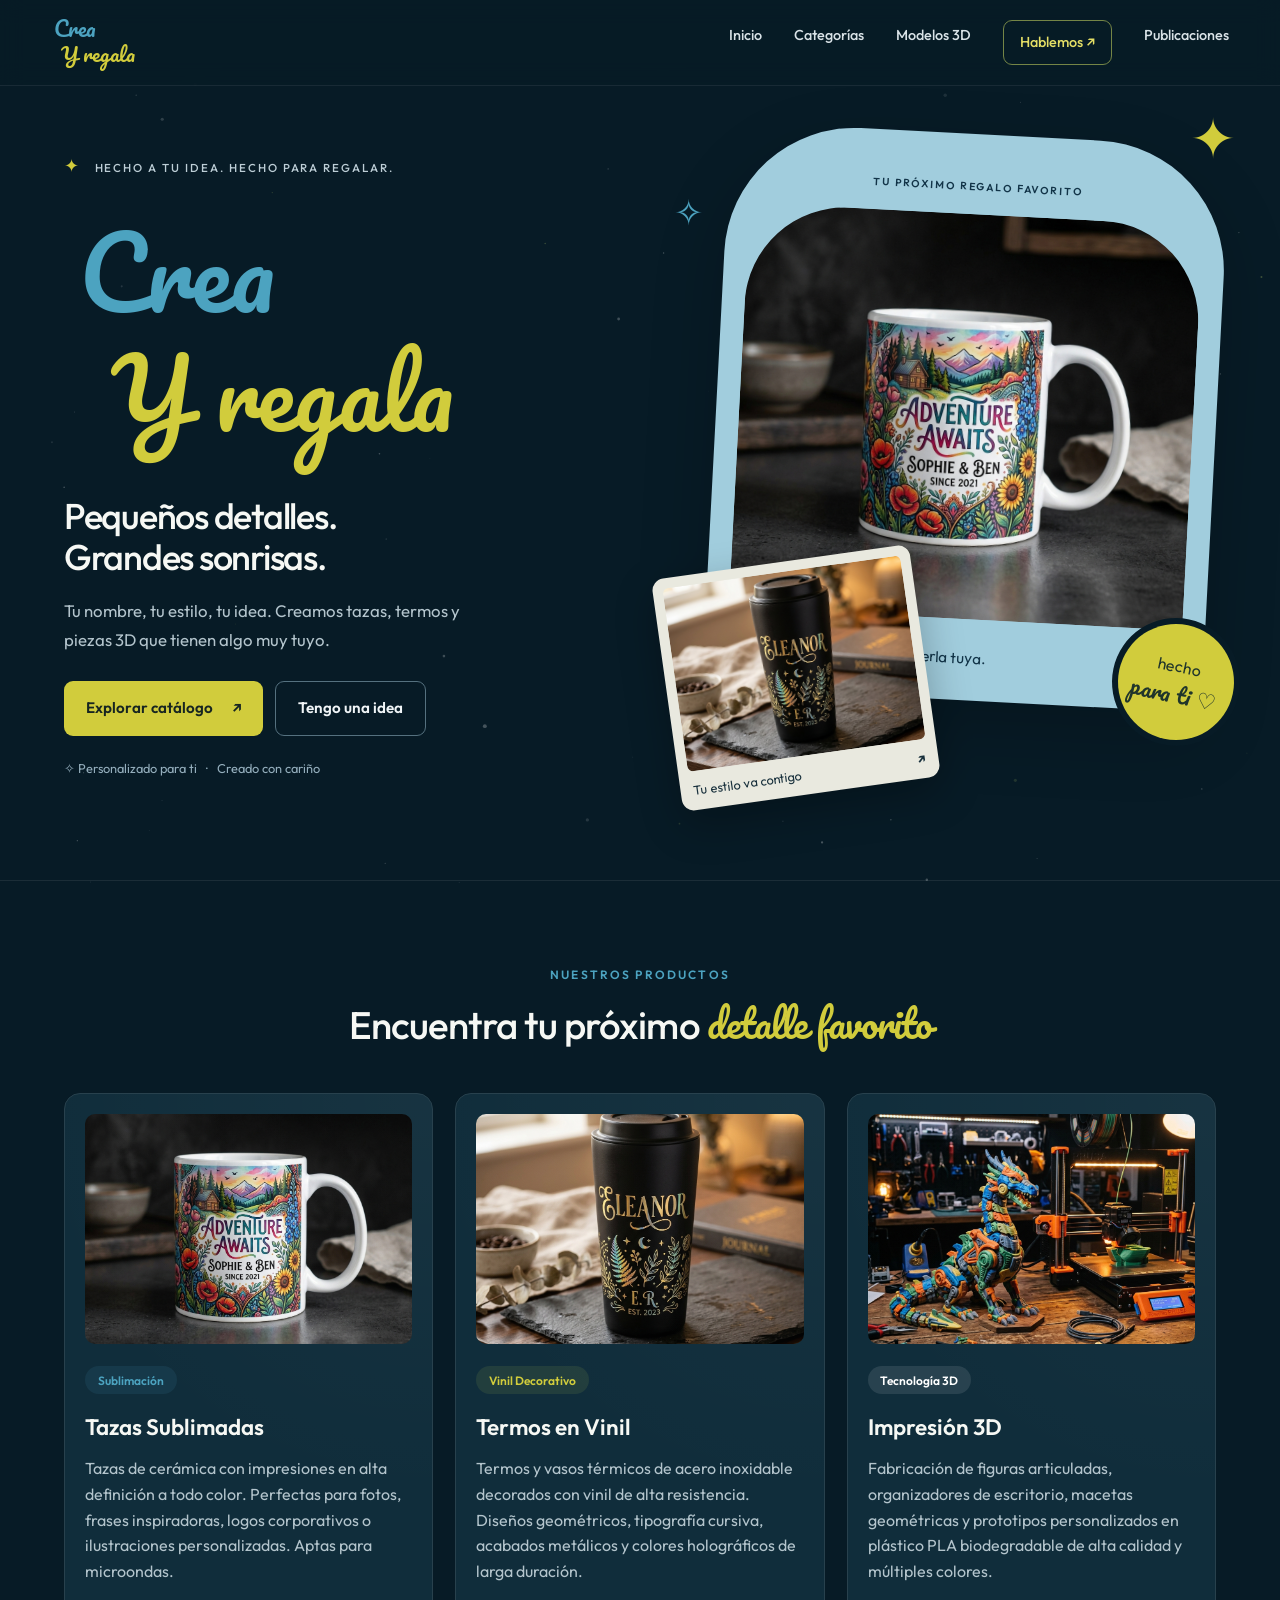
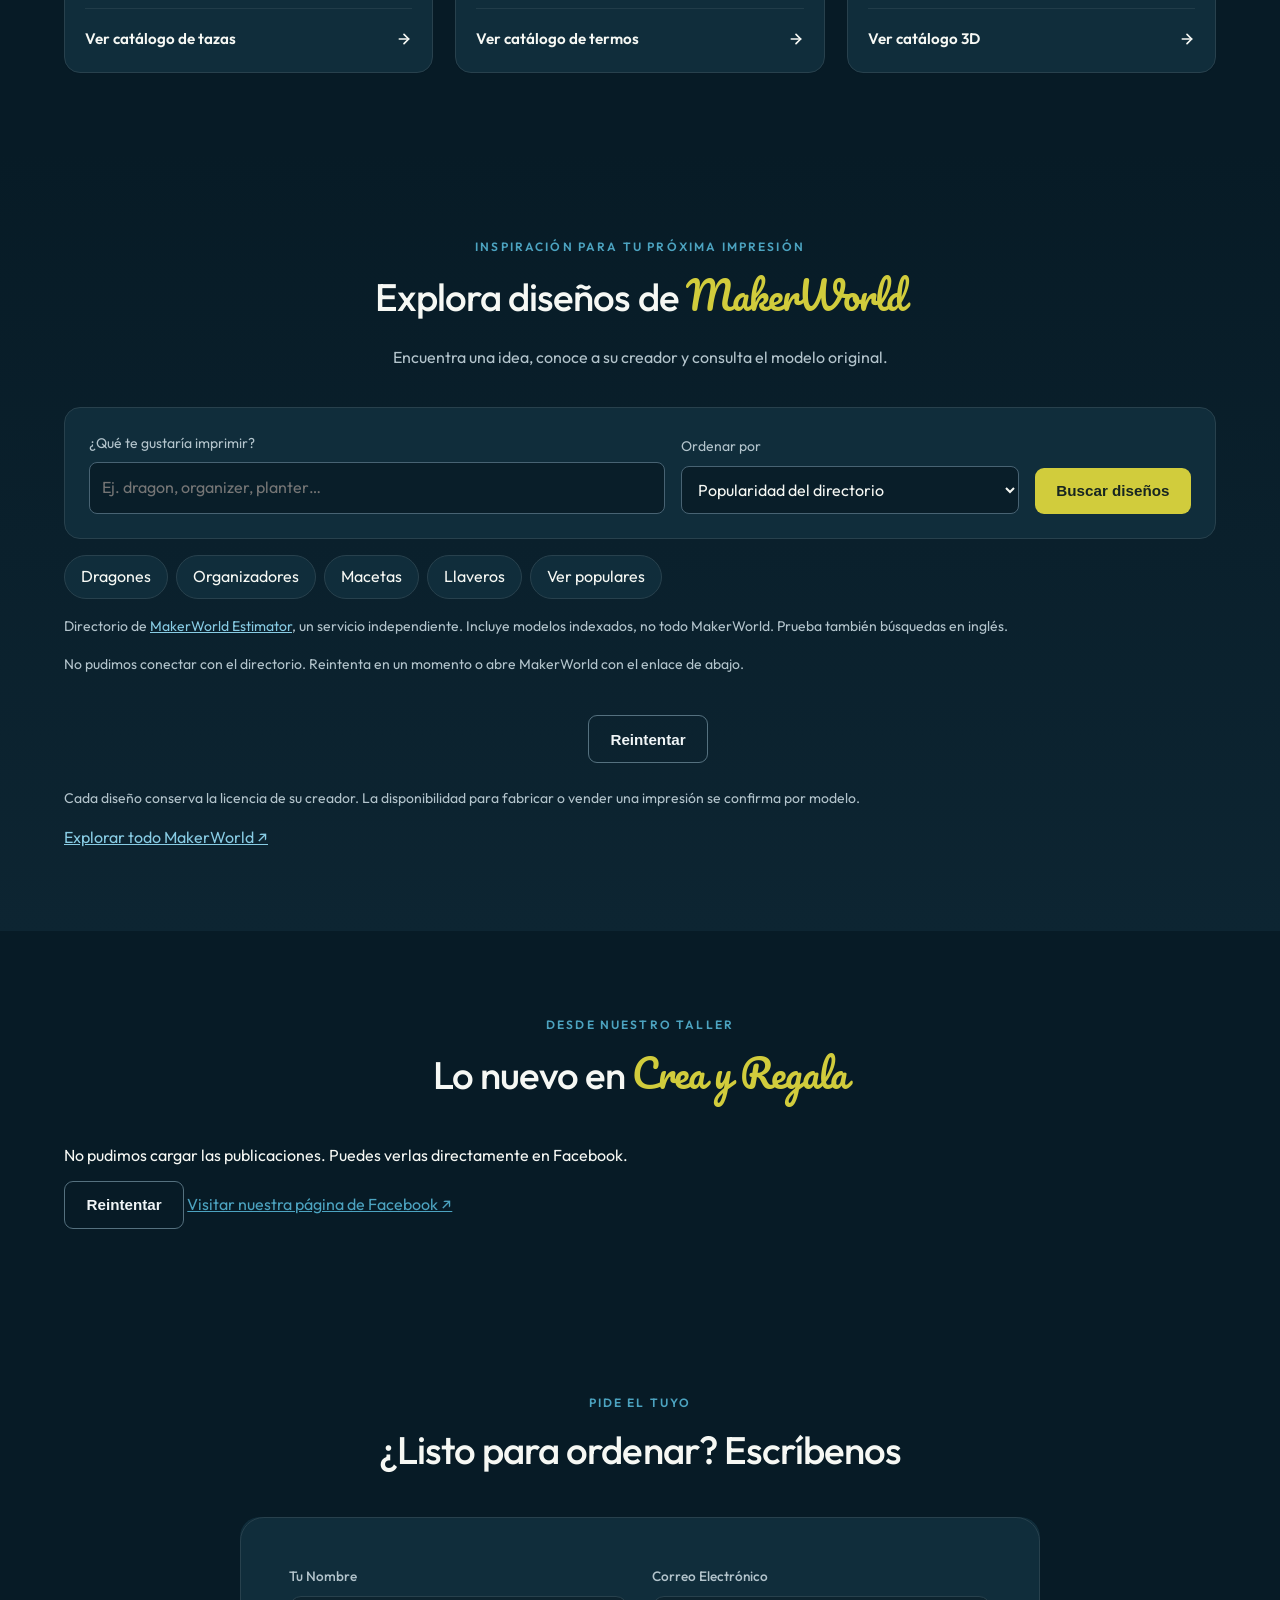
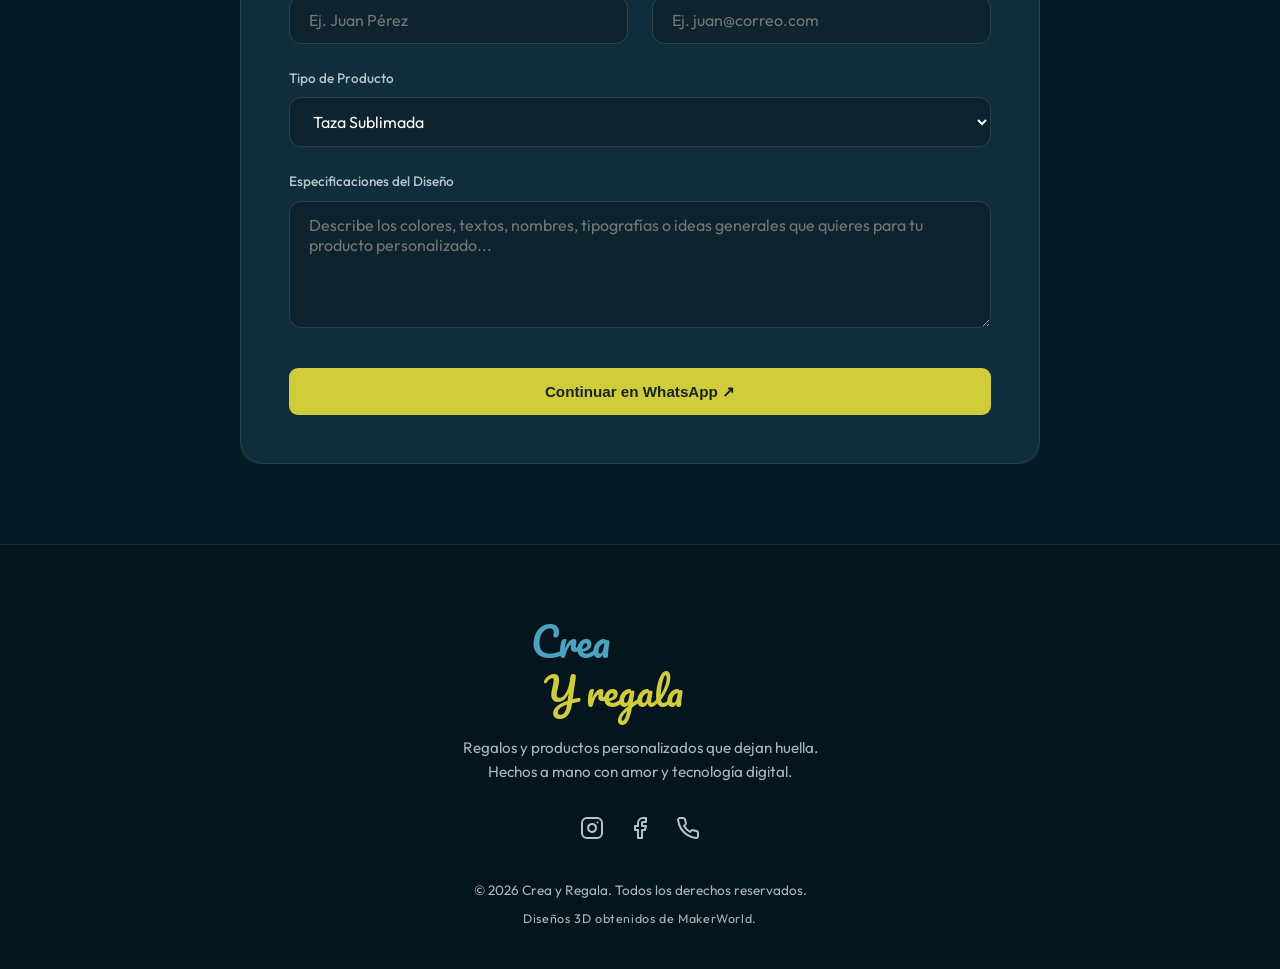
==== commit 06fc0e47: "feat: embed official Facebook Comments plugin to display real user names and profile pictures" ====
--- a/index.html
+++ b/index.html
@@ -16,6 +16,8 @@
   <link rel="stylesheet" href="styles.css?v=4.0">
 </head>
 <body>
+  <div id="fb-root"></div>
+  <script async defer crossorigin="anonymous" src="https://connect.facebook.net/es_LA/sdk.js#xfbml=1&version=v20.0&appId=367992518917446"></script>
 
   <!-- Canvas for Starry Space Background -->
   <canvas id="starry-background"></canvas>
@@ -181,21 +183,18 @@
     <noscript><p>Consulta nuestras publicaciones en Facebook.</p></noscript>
   </section>
   <dialog id="comments-dialog" class="comments-dialog" aria-labelledby="comments-title">
-    <div class="comments-header"><h2 id="comments-title">Comentarios</h2><button id="comments-close" type="button" aria-label="Cerrar comentarios">✕</button></div>
+    <div class="comments-header">
+      <h2 id="comments-title">Comentarios en Facebook</h2>
+      <button id="comments-close" type="button" aria-label="Cerrar comentarios">✕</button>
+    </div>
     <div class="comments-scroll">
-      <p id="comments-status" role="status" aria-live="polite"></p>
-      <div id="comments-list"></div>
-      <button id="comments-more" class="btn btn-secondary" type="button" hidden>Cargar más comentarios</button>
-      <button id="comments-retry" class="btn btn-secondary" type="button" hidden>Reintentar</button>
-    </div>
-    <form id="comment-form" class="comment-form">
-      <label for="comment-text">Tu comentario</label>
-      <textarea id="comment-text" rows="3" maxlength="2000" placeholder="Escribe un comentario…" disabled required></textarea>
-      <p id="comment-auth-status" role="status"></p>
-      <button id="facebook-login" class="btn btn-primary" type="button">Continuar con Facebook para comentar</button>
-      <button id="comment-submit" class="btn btn-primary" type="submit" hidden>Publicar</button>
-      <a id="comment-facebook" class="btn btn-secondary" target="_blank" rel="noopener noreferrer">Comentar en Facebook ↗</a>
-    </form>
+      <div id="fb-comments-container">
+        <p id="comments-status" role="status" aria-live="polite" style="text-align: center; color: var(--text-muted); padding: 24px 0;">Cargando comentarios oficiales de Facebook…</p>
+      </div>
+    </div>
+    <div class="comments-footer" style="padding: 14px 24px; border-top: 1px solid var(--border-card); display: flex; justify-content: flex-end;">
+      <a id="comment-facebook" class="btn btn-primary" target="_blank" rel="noopener noreferrer">Ver o comentar en Facebook ↗</a>
+    </div>
   </dialog>
   <script src="posts-config.js?v=4.0" defer></script>
   <script src="posts.js?v=4.0" defer></script>
--- a/styles.css
+++ b/styles.css
@@ -2017,9 +2017,11 @@
 .comments-dialog { width: min(640px,calc(100% - 32px)); max-height: min(850px,90dvh); padding: 0; margin: auto; border: 1px solid var(--border-card); border-radius: 20px; background: var(--bg-secondary); color: var(--text-main); box-shadow: 0 20px 90px #0008; }
 .comments-dialog[open] { display: flex; flex-direction: column; animation: post-appear .2s ease; }.comments-dialog::backdrop { background: #0009; backdrop-filter: blur(3px); }
 .comments-header { display: flex; justify-content: space-between; align-items: center; padding: 16px 24px; border-bottom: 1px solid var(--border-card); flex-shrink: 0; }.comments-header h2 { font-size: 22px; }.comments-header button { width: 44px; height: 44px; border: 0; background: transparent; color: inherit; font-size: 22px; cursor: pointer; }
-.comments-scroll { overflow-y: auto; overscroll-behavior: contain; padding: 20px 24px; min-height: 100px; flex: 1 1 auto; }
-.comment { display: flex; gap: 12px; padding: 16px 0; border-bottom: 1px solid var(--border-card); }.comment-body { min-width: 0; }.comment-body h3 { font-size: 16px; }.comment-body p { margin: 8px 0; }.comment-avatar { width: 38px; height: 38px; border-radius: 50%; object-fit: cover; }.comment-reactions { display: block; margin-top: 8px; font-size: 14px; }
-.comment-form { padding: 16px 24px; display: flex; flex-direction: column; gap: 10px; border-top: 1px solid var(--border-card); flex-shrink: 0; }.comment-form textarea { width: 100%; max-height: 140px; padding: 12px; font: inherit; font-size: 16px; color: inherit; background: var(--bg-primary); border: 1px solid var(--border-card); border-radius: 10px; }.comment-form textarea:disabled { opacity: .55; }.comment-form p { font-size: 14px; color: var(--text-muted); }.comments-open { overflow: hidden; }
+.comments-scroll { overflow-y: auto; overscroll-behavior: contain; padding: 20px 24px; min-height: 260px; flex: 1 1 auto; background: var(--bg-secondary); }
+#fb-comments-container { width: 100%; min-height: 240px; }
+.fb-comments, .fb-comments iframe[style], .fb-comments span { width: 100% !important; min-width: 100% !important; }
+.comments-footer { padding: 14px 24px; border-top: 1px solid var(--border-card); flex-shrink: 0; background: var(--bg-card); }
+.comments-open { overflow: hidden; }
 @keyframes post-appear { from {opacity: 0; transform: translateY(10px);} to {opacity:1;transform:translateY(0);} }
 @media(max-width: 600px) { .comments-dialog { width: 100%; max-height: 94dvh; margin: auto 0 0; border-radius: 20px 20px 0 0; }.comments-header,.comments-scroll,.comment-form { padding: 14px 18px; }.comment-form { padding-bottom: max(14px,env(safe-area-inset-bottom)); }.comments-scroll { min-height: 70px; }.post-interactions { font-size: 14px; gap: 12px; } }
 @media(max-height: 520px) { .comments-dialog[open] { overflow-y: auto; }.comments-scroll { overflow: visible; }.comment-form { flex-shrink: 1; } }
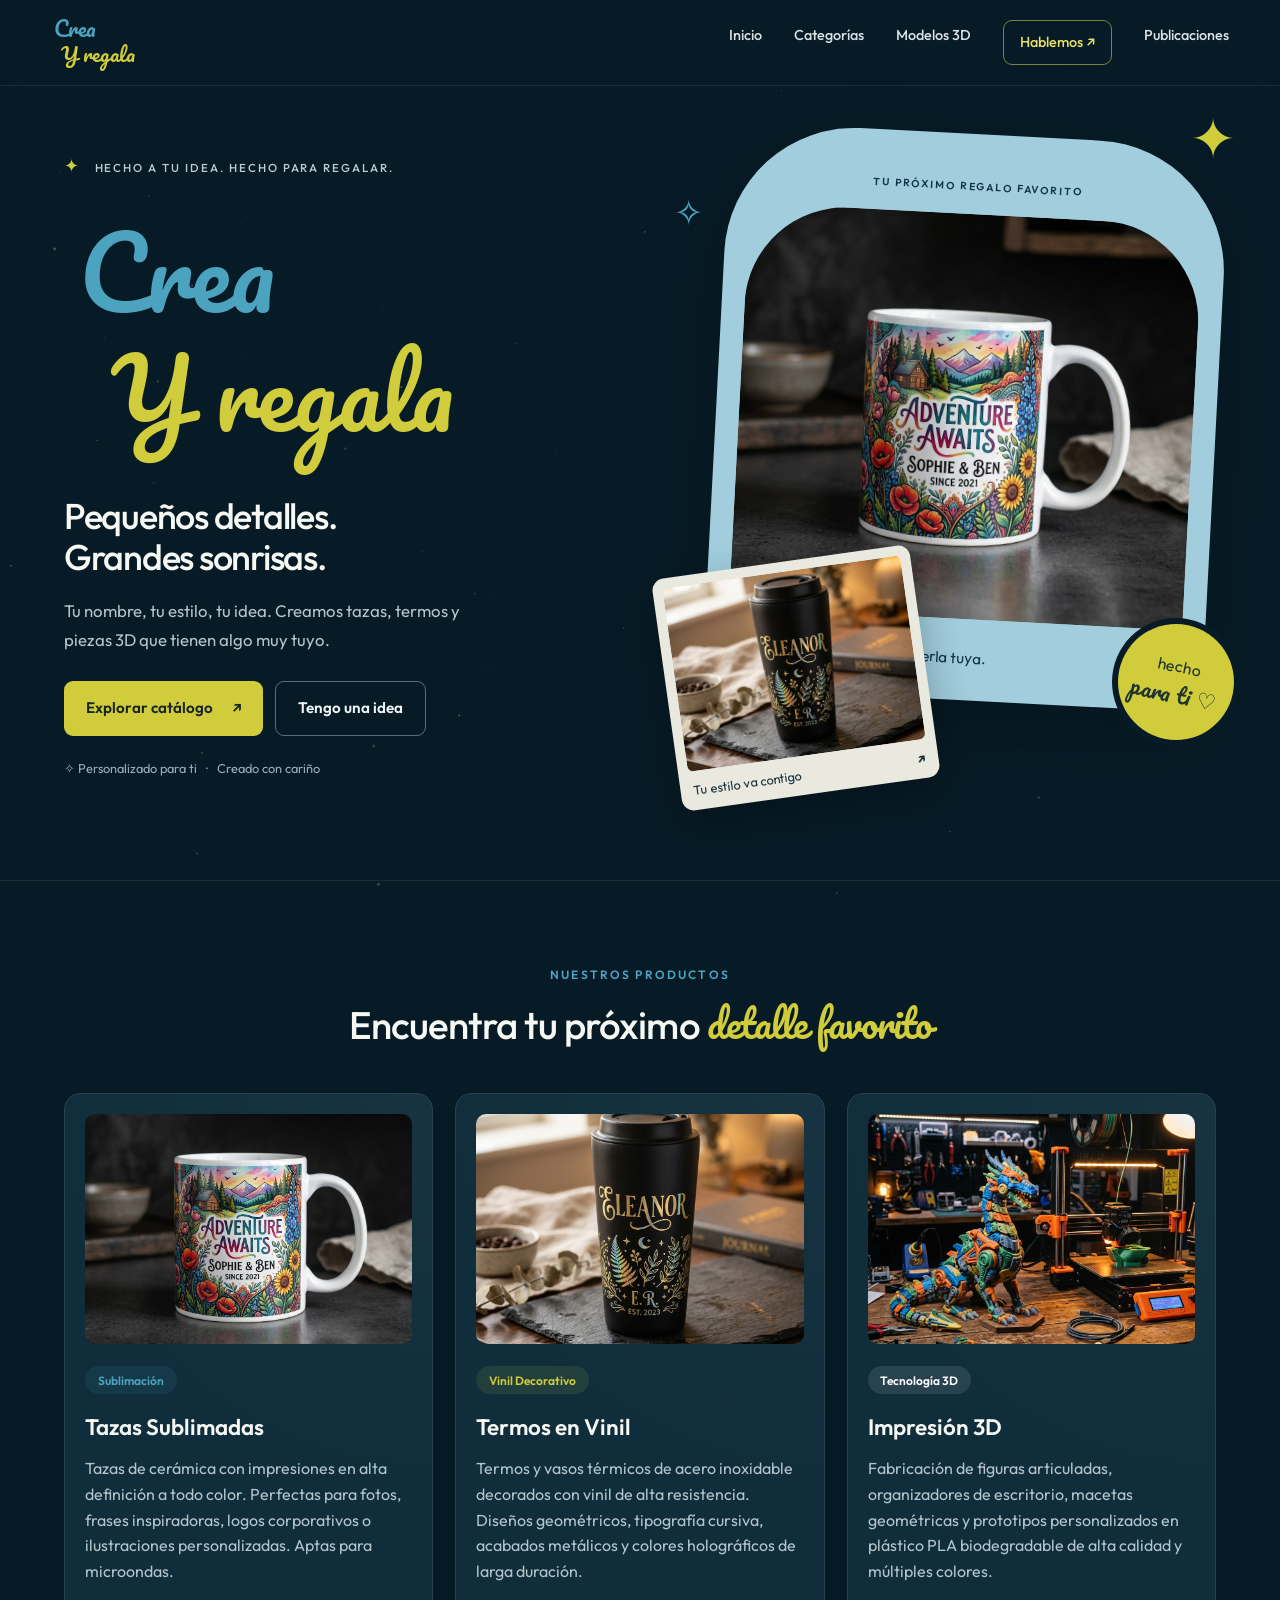
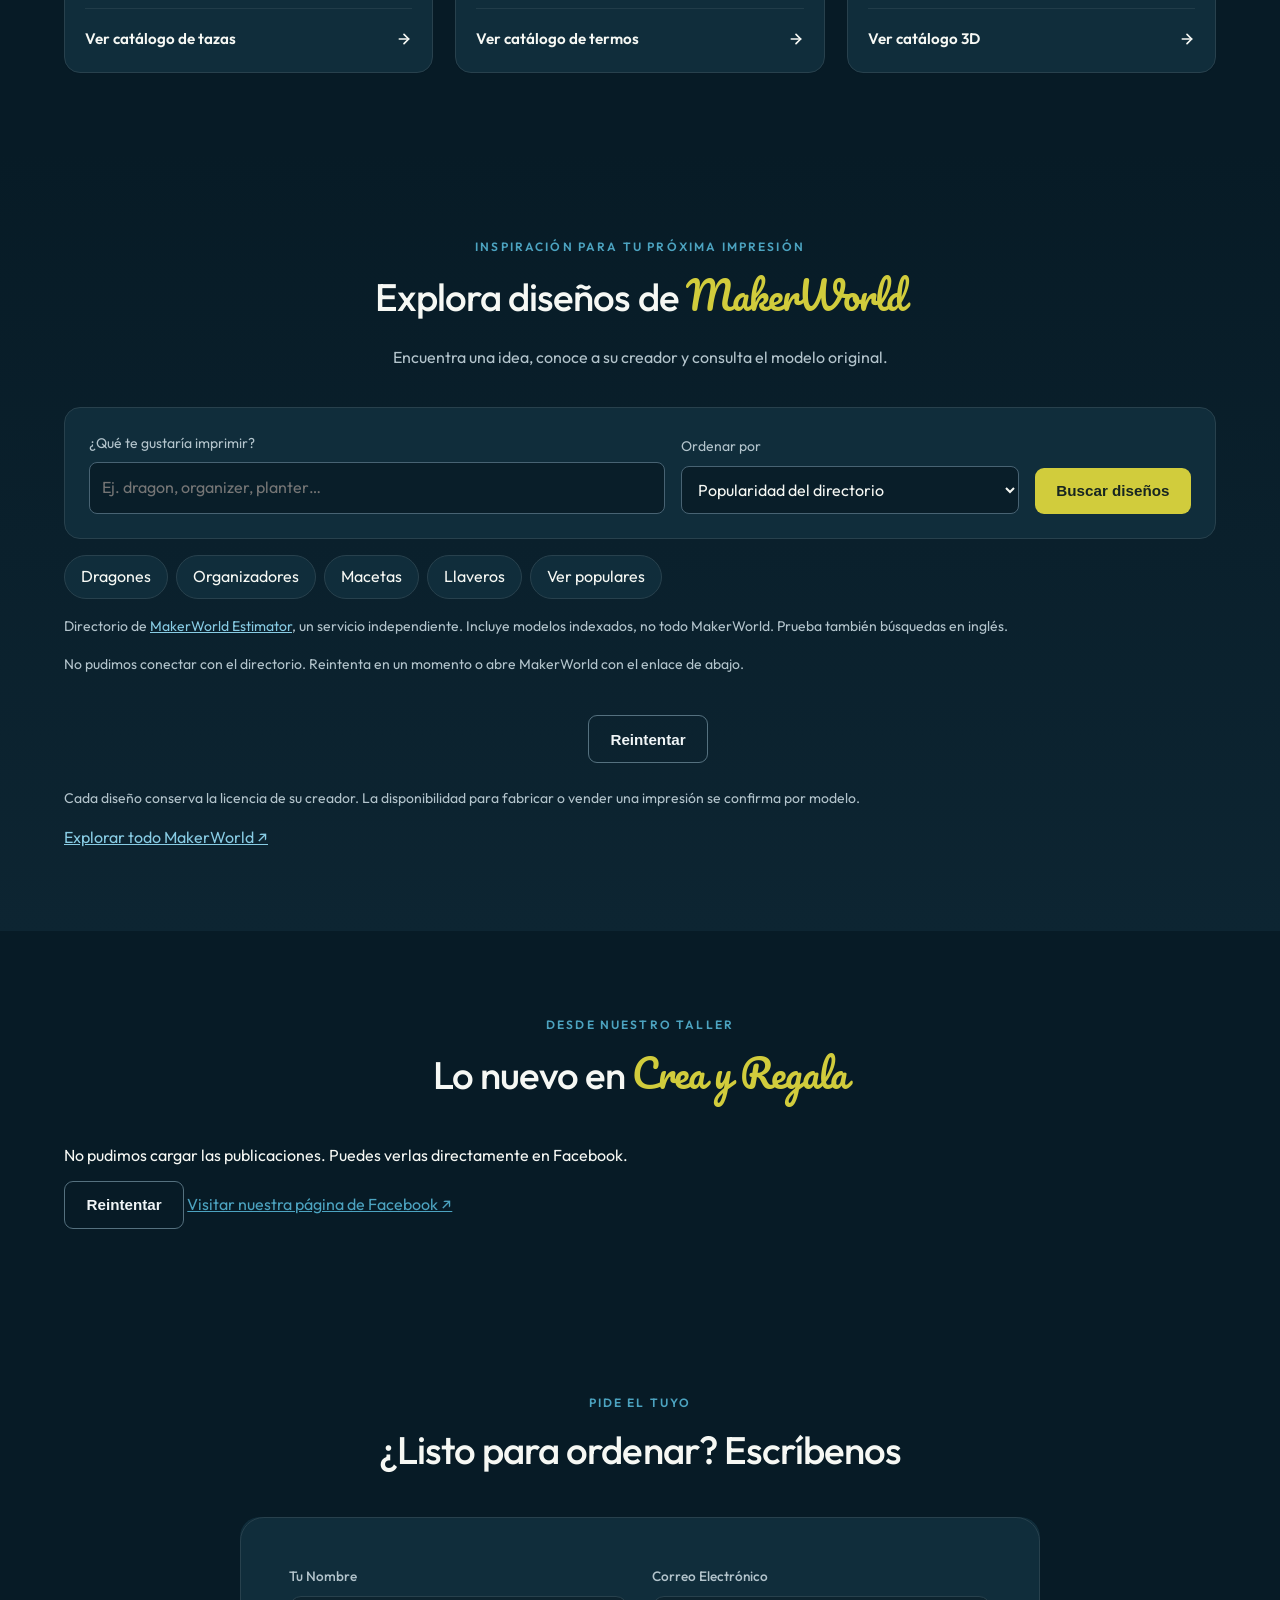
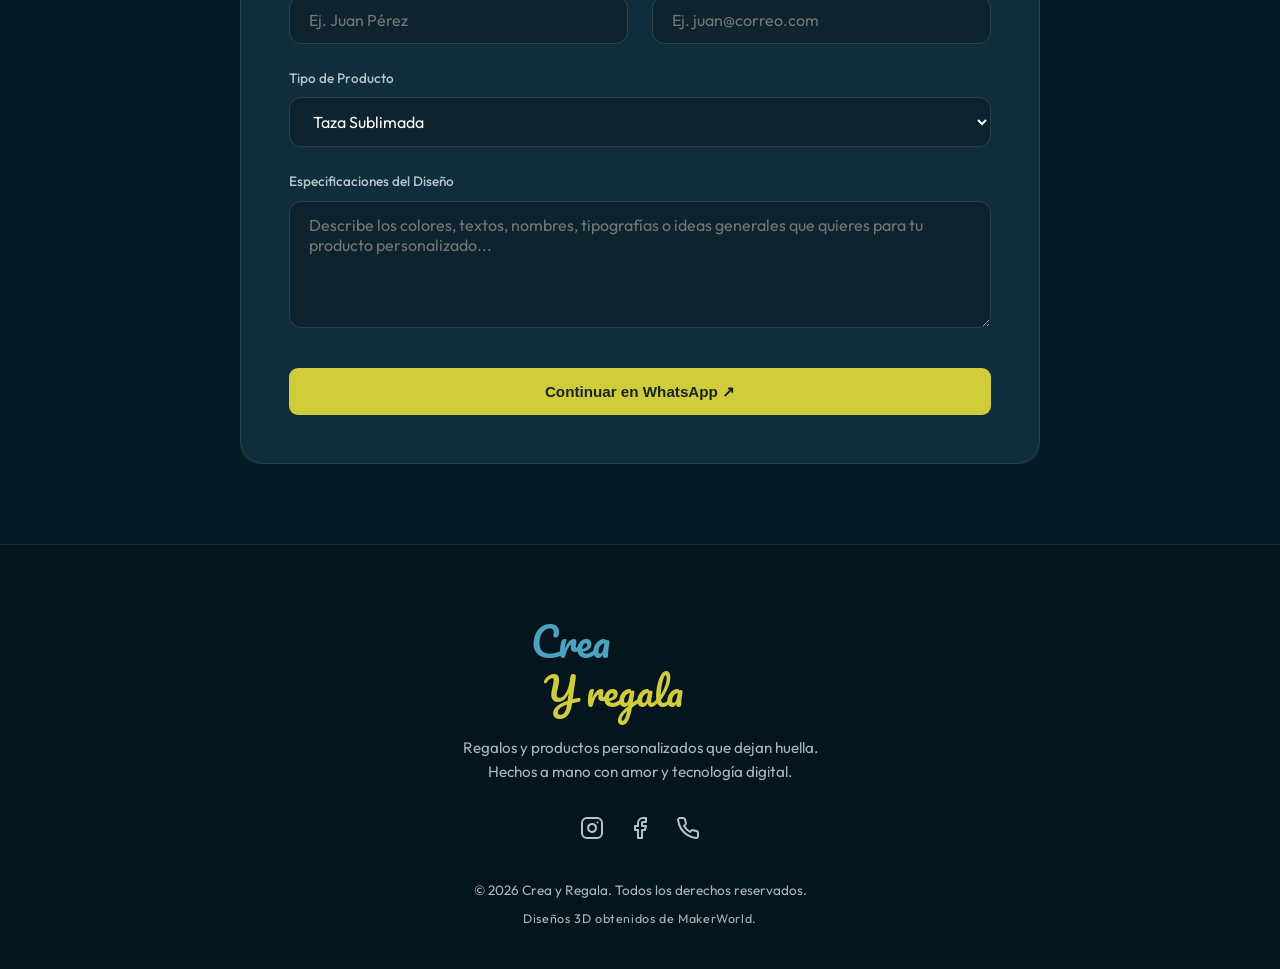
==== commit 6232cf1e: "fix: resolve loading hang on Facebook posts with credentials:omit, caching, and cache-busting v5.0" ====
--- a/index.html
+++ b/index.html
@@ -196,8 +196,8 @@
       <a id="comment-facebook" class="btn btn-primary" target="_blank" rel="noopener noreferrer">Ver o comentar en Facebook ↗</a>
     </div>
   </dialog>
-  <script src="posts-config.js?v=4.0" defer></script>
-  <script src="posts.js?v=4.0" defer></script>
+  <script src="posts-config.js?v=5.0" defer></script>
+  <script src="posts.js?v=5.0" defer></script>
 
   <!-- Contact & Request Section -->
   <section class="section reveal-on-scroll" id="contacto">
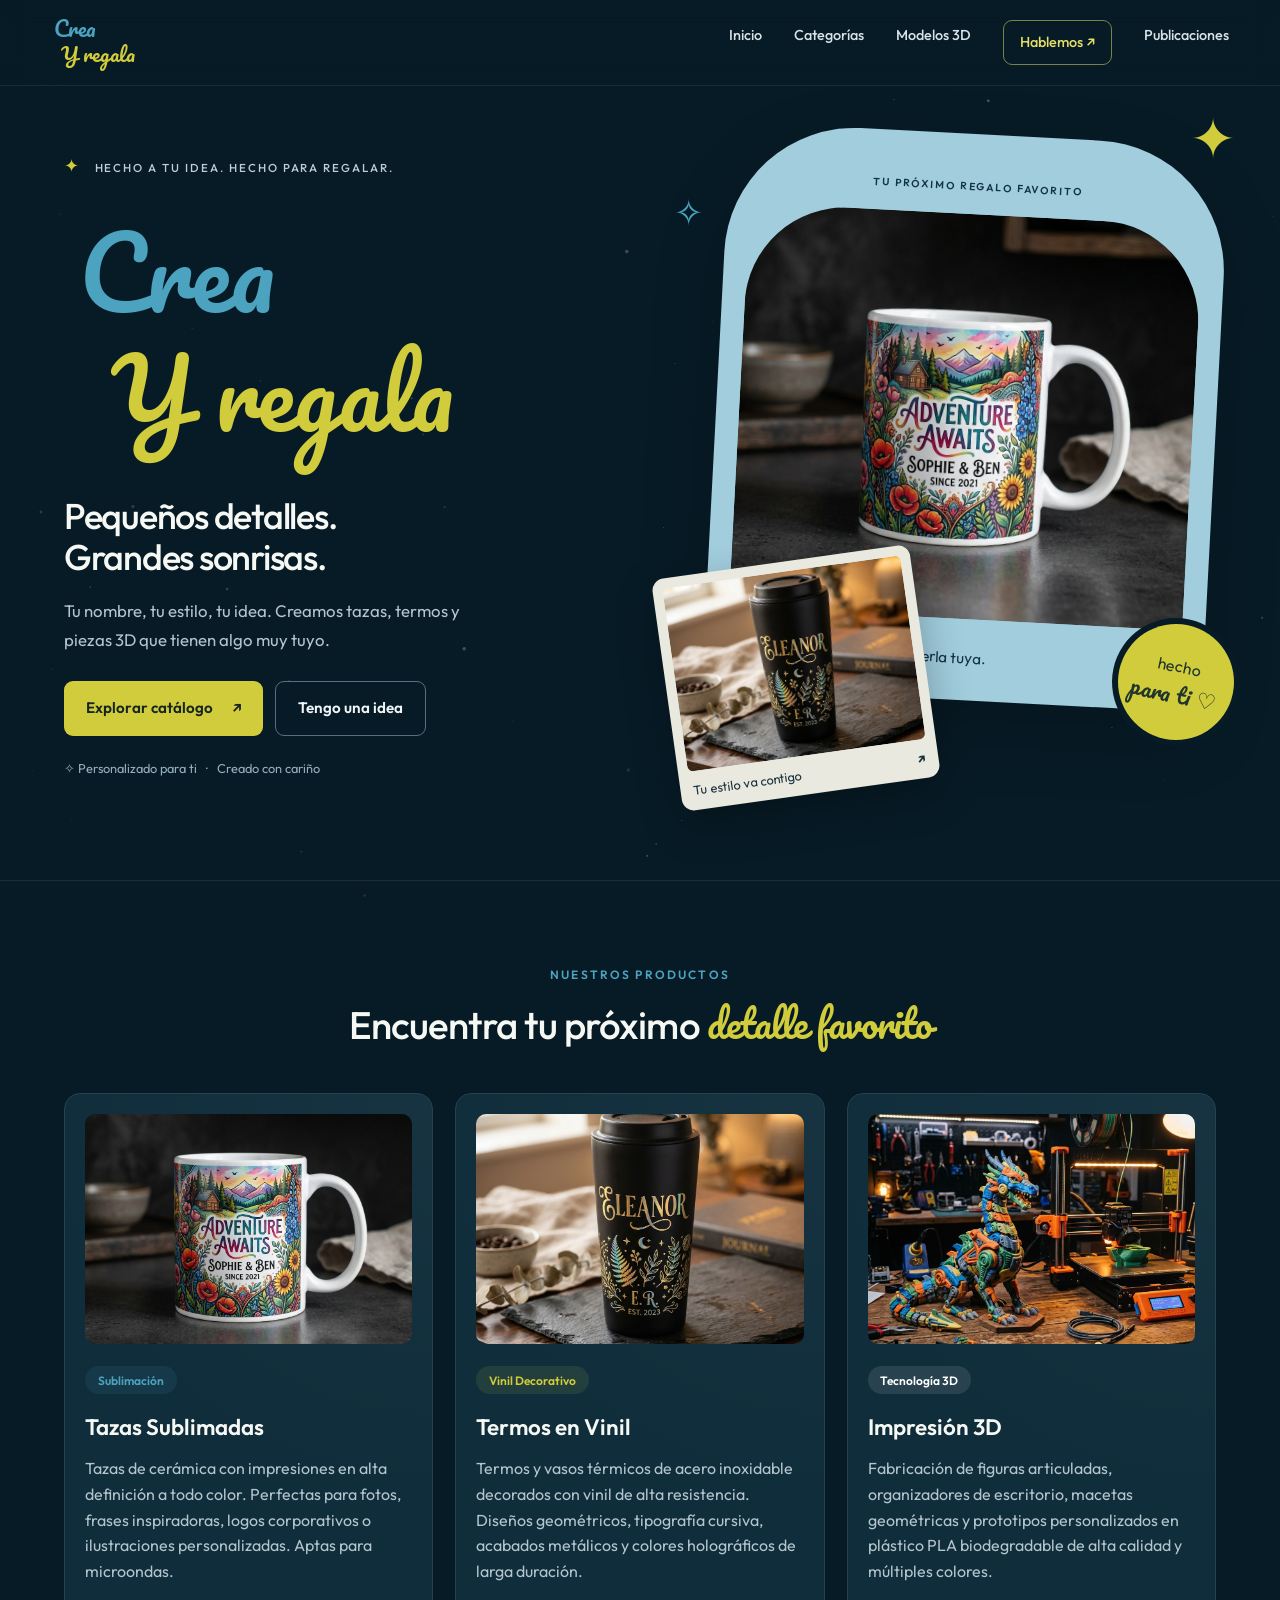
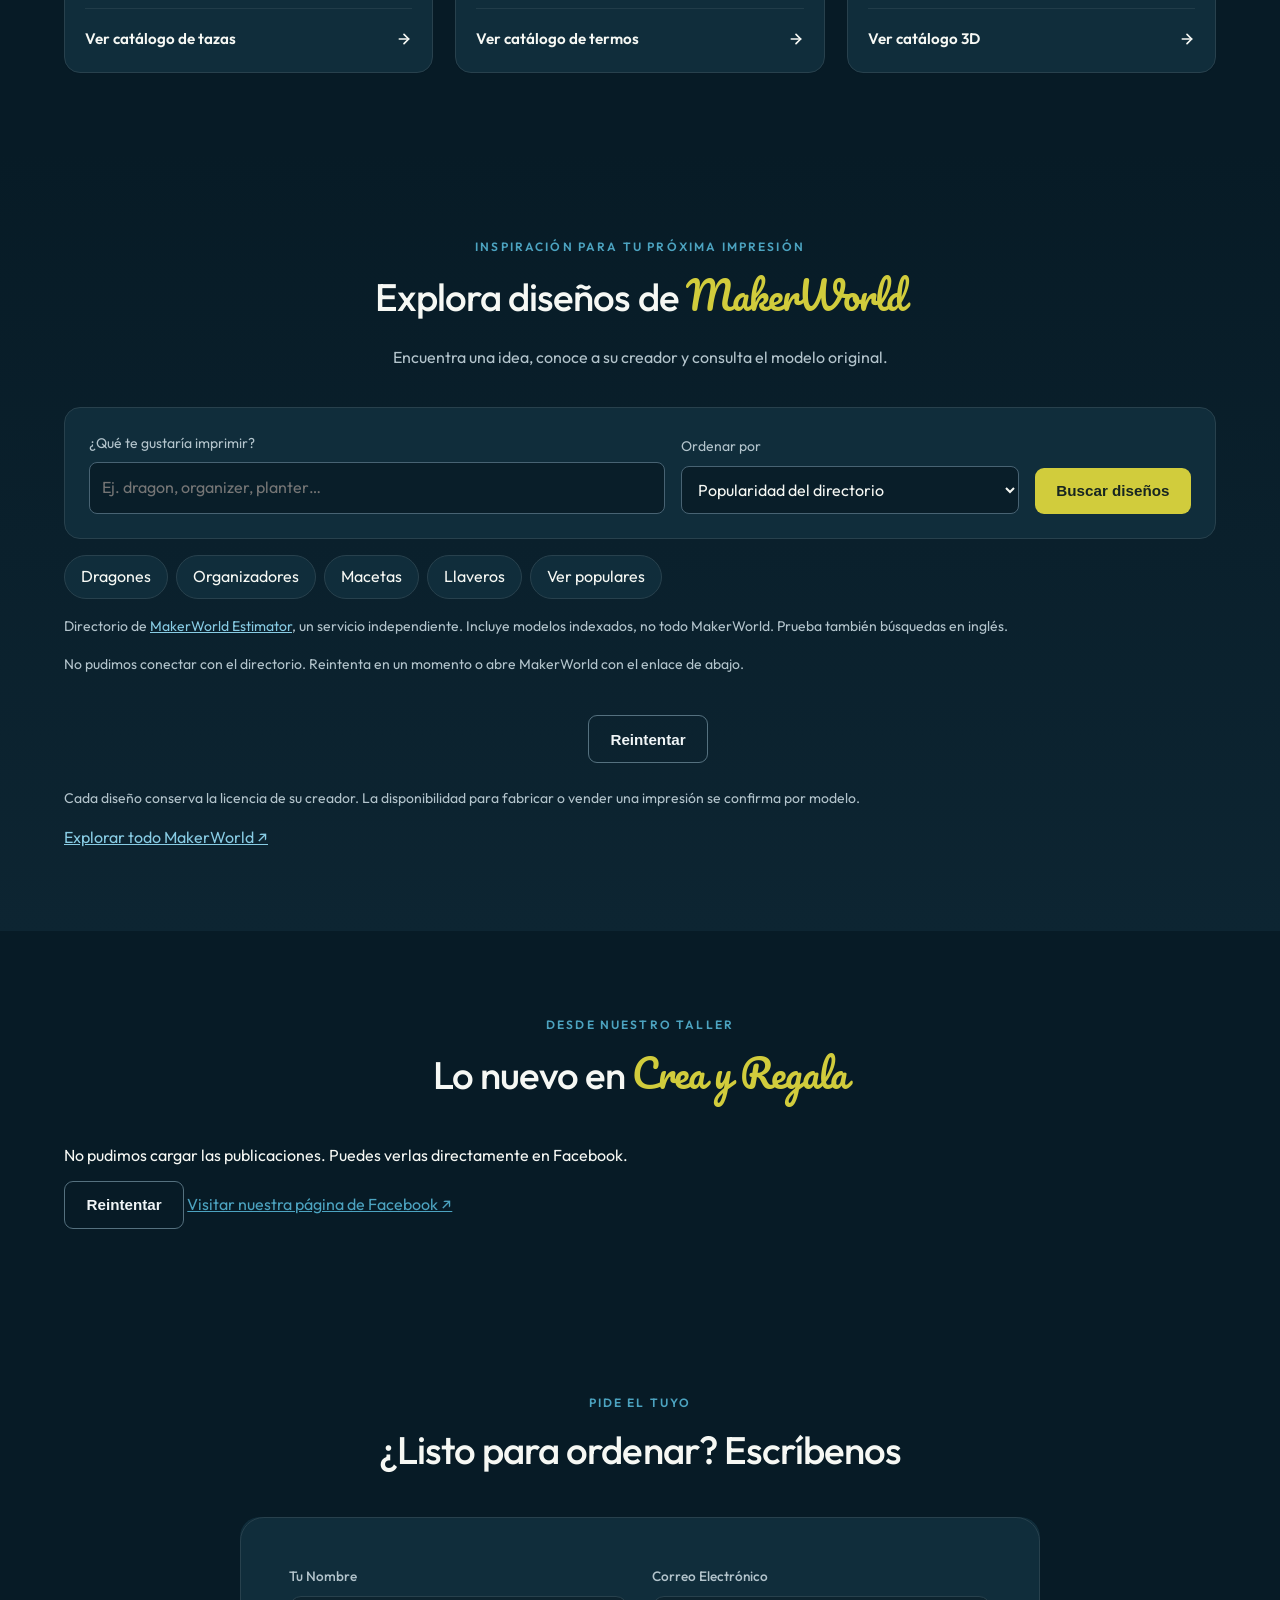
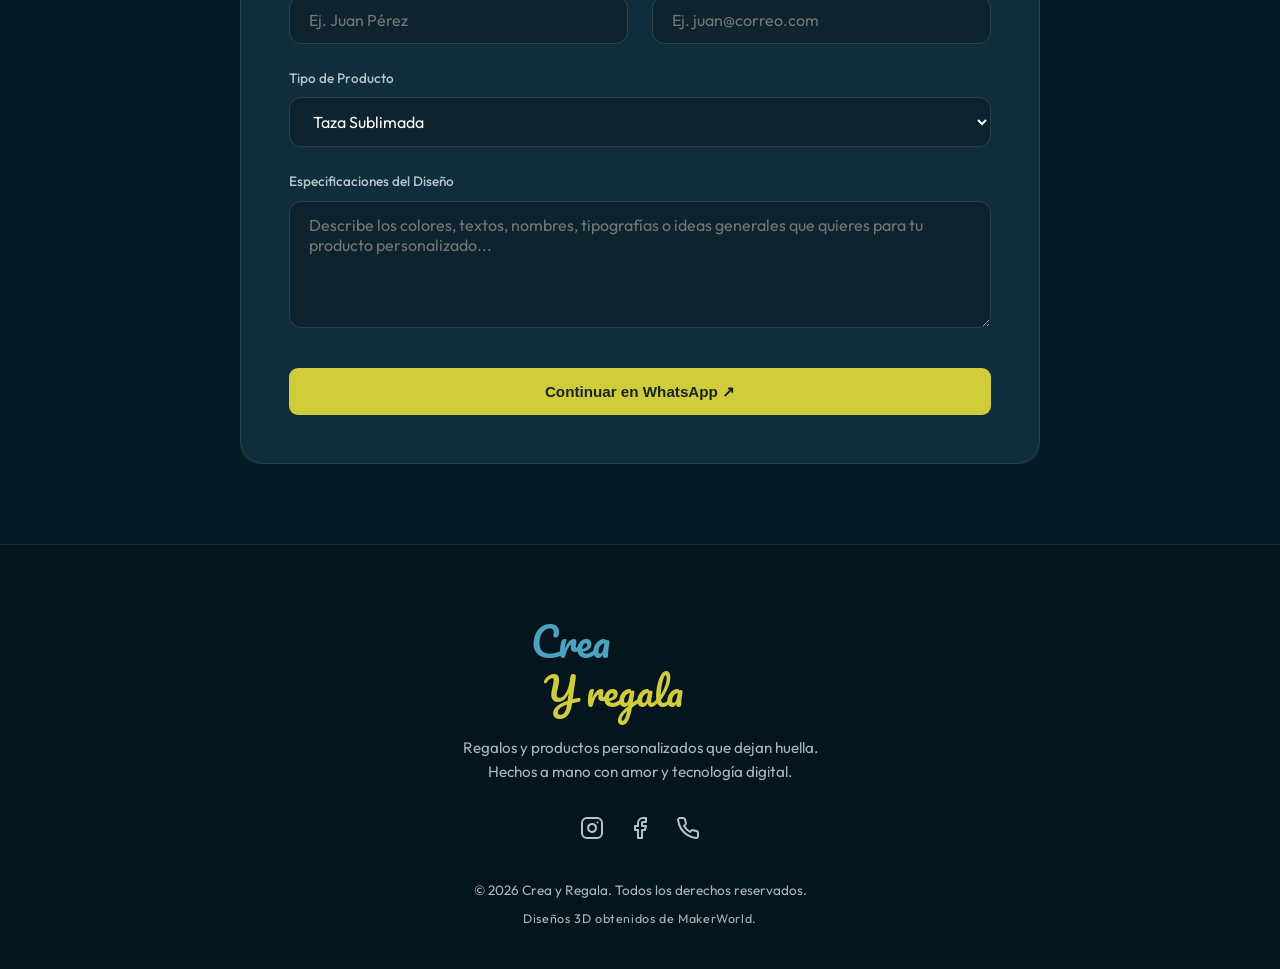
==== commit ff19f073: "feat: render comments with profile picture before real name, remove blocked iframe, and provide dire" ====
--- a/index.html
+++ b/index.html
@@ -13,7 +13,7 @@
   <meta name="viewport" content="width=device-width, initial-scale=1.0">
   <title>Crea y Regala | Productos Personalizados y Diseños 3D</title>
   <meta name="description" content="Personalización de tazas sublimadas, termos en vinil e impresión 3D de alta calidad. Diseños únicos creados a tu medida en Crea y Regala.">
-  <link rel="stylesheet" href="styles.css?v=4.0">
+  <link rel="stylesheet" href="styles.css?v=5.0">
 </head>
 <body>
   <div id="fb-root"></div>
@@ -188,16 +188,17 @@
       <button id="comments-close" type="button" aria-label="Cerrar comentarios">✕</button>
     </div>
     <div class="comments-scroll">
-      <div id="fb-comments-container">
-        <p id="comments-status" role="status" aria-live="polite" style="text-align: center; color: var(--text-muted); padding: 24px 0;">Cargando comentarios oficiales de Facebook…</p>
-      </div>
+      <p id="comments-status" role="status" aria-live="polite" style="text-align: center; color: var(--text-muted); padding: 18px 0;"></p>
+      <div id="comments-list" class="comments-list" aria-live="polite"></div>
+      <button type="button" id="comments-retry" class="btn btn-secondary" style="margin: 12px auto; display: block;" hidden>Reintentar</button>
+      <button type="button" id="comments-more" class="btn btn-secondary" style="margin: 16px auto 0; display: block;" hidden>Ver más comentarios</button>
     </div>
     <div class="comments-footer" style="padding: 14px 24px; border-top: 1px solid var(--border-card); display: flex; justify-content: flex-end;">
       <a id="comment-facebook" class="btn btn-primary" target="_blank" rel="noopener noreferrer">Ver o comentar en Facebook ↗</a>
     </div>
   </dialog>
-  <script src="posts-config.js?v=5.0" defer></script>
-  <script src="posts.js?v=5.0" defer></script>
+  <script src="posts-config.js?v=6.0" defer></script>
+  <script src="posts.js?v=6.0" defer></script>
 
   <!-- Contact & Request Section -->
   <section class="section reveal-on-scroll" id="contacto">
--- a/styles.css
+++ b/styles.css
@@ -2016,11 +2016,18 @@
 .post-select { display: block; background: none; border: 0; width: 100%; text-align: left; color: inherit; font: inherit; cursor: pointer; }.post-excerpt { white-space: pre-wrap; overflow-wrap: anywhere; margin: 14px 0; }.post-card .post-media :is(img,video) { max-height: 220px; }.posts-facebook { display: inline-block; margin-top: 24px; color: var(--color-cyan); }
 .comments-dialog { width: min(640px,calc(100% - 32px)); max-height: min(850px,90dvh); padding: 0; margin: auto; border: 1px solid var(--border-card); border-radius: 20px; background: var(--bg-secondary); color: var(--text-main); box-shadow: 0 20px 90px #0008; }
 .comments-dialog[open] { display: flex; flex-direction: column; animation: post-appear .2s ease; }.comments-dialog::backdrop { background: #0009; backdrop-filter: blur(3px); }
-.comments-header { display: flex; justify-content: space-between; align-items: center; padding: 16px 24px; border-bottom: 1px solid var(--border-card); flex-shrink: 0; }.comments-header h2 { font-size: 22px; }.comments-header button { width: 44px; height: 44px; border: 0; background: transparent; color: inherit; font-size: 22px; cursor: pointer; }
-.comments-scroll { overflow-y: auto; overscroll-behavior: contain; padding: 20px 24px; min-height: 260px; flex: 1 1 auto; background: var(--bg-secondary); }
-#fb-comments-container { width: 100%; min-height: 240px; }
-.fb-comments, .fb-comments iframe[style], .fb-comments span { width: 100% !important; min-width: 100% !important; }
-.comments-footer { padding: 14px 24px; border-top: 1px solid var(--border-card); flex-shrink: 0; background: var(--bg-card); }
+.comments-header { display: flex; justify-content: space-between; align-items: center; padding: 16px 24px; border-bottom: 1px solid var(--border-card); flex-shrink: 0; }.comments-header h2 { font-size: 22px; margin: 0; }.comments-header button { width: 44px; height: 44px; border: 0; background: transparent; color: inherit; font-size: 22px; cursor: pointer; }
+.comments-scroll { overflow-y: auto; overscroll-behavior: contain; padding: 20px 24px; min-height: 200px; flex: 1 1 auto; background: var(--bg-secondary); }
+.comments-list { display: flex; flex-direction: column; gap: 14px; }
+.comment { display: flex; align-items: flex-start; gap: 14px; padding: 14px 16px; border-radius: 14px; background: rgba(255, 255, 255, 0.03); border: 1px solid var(--border-card); }
+.comment-avatar { width: 44px; height: 44px; border-radius: 50%; object-fit: cover; flex-shrink: 0; border: 2px solid rgba(255, 255, 255, 0.15); box-shadow: 0 2px 8px rgba(0, 0, 0, 0.25); }
+.comment-body { flex: 1 1 auto; min-width: 0; }
+.comment-header { display: flex; flex-wrap: wrap; align-items: baseline; justify-content: space-between; gap: 8px; margin-bottom: 6px; }
+.comment-author-name { font-size: 15px; font-weight: 700; color: var(--color-cyan, #38bdf8); margin: 0; }
+.comment-date { font-size: 12px; color: var(--text-muted); }
+.comment-text { font-size: 14px; line-height: 1.5; color: var(--text-main); margin: 0; white-space: pre-wrap; word-break: break-word; }
+.comment-reactions { display: inline-block; margin-top: 8px; font-size: 12px; padding: 2px 8px; background: rgba(239, 68, 68, 0.15); color: #fca5a5; border-radius: 20px; }
+.comments-footer { padding: 14px 24px; border-top: 1px solid var(--border-card); flex-shrink: 0; background: var(--bg-card); display: flex; justify-content: flex-end; }
 .comments-open { overflow: hidden; }
 @keyframes post-appear { from {opacity: 0; transform: translateY(10px);} to {opacity:1;transform:translateY(0);} }
 @media(max-width: 600px) { .comments-dialog { width: 100%; max-height: 94dvh; margin: auto 0 0; border-radius: 20px 20px 0 0; }.comments-header,.comments-scroll,.comment-form { padding: 14px 18px; }.comment-form { padding-bottom: max(14px,env(safe-area-inset-bottom)); }.comments-scroll { min-height: 70px; }.post-interactions { font-size: 14px; gap: 12px; } }
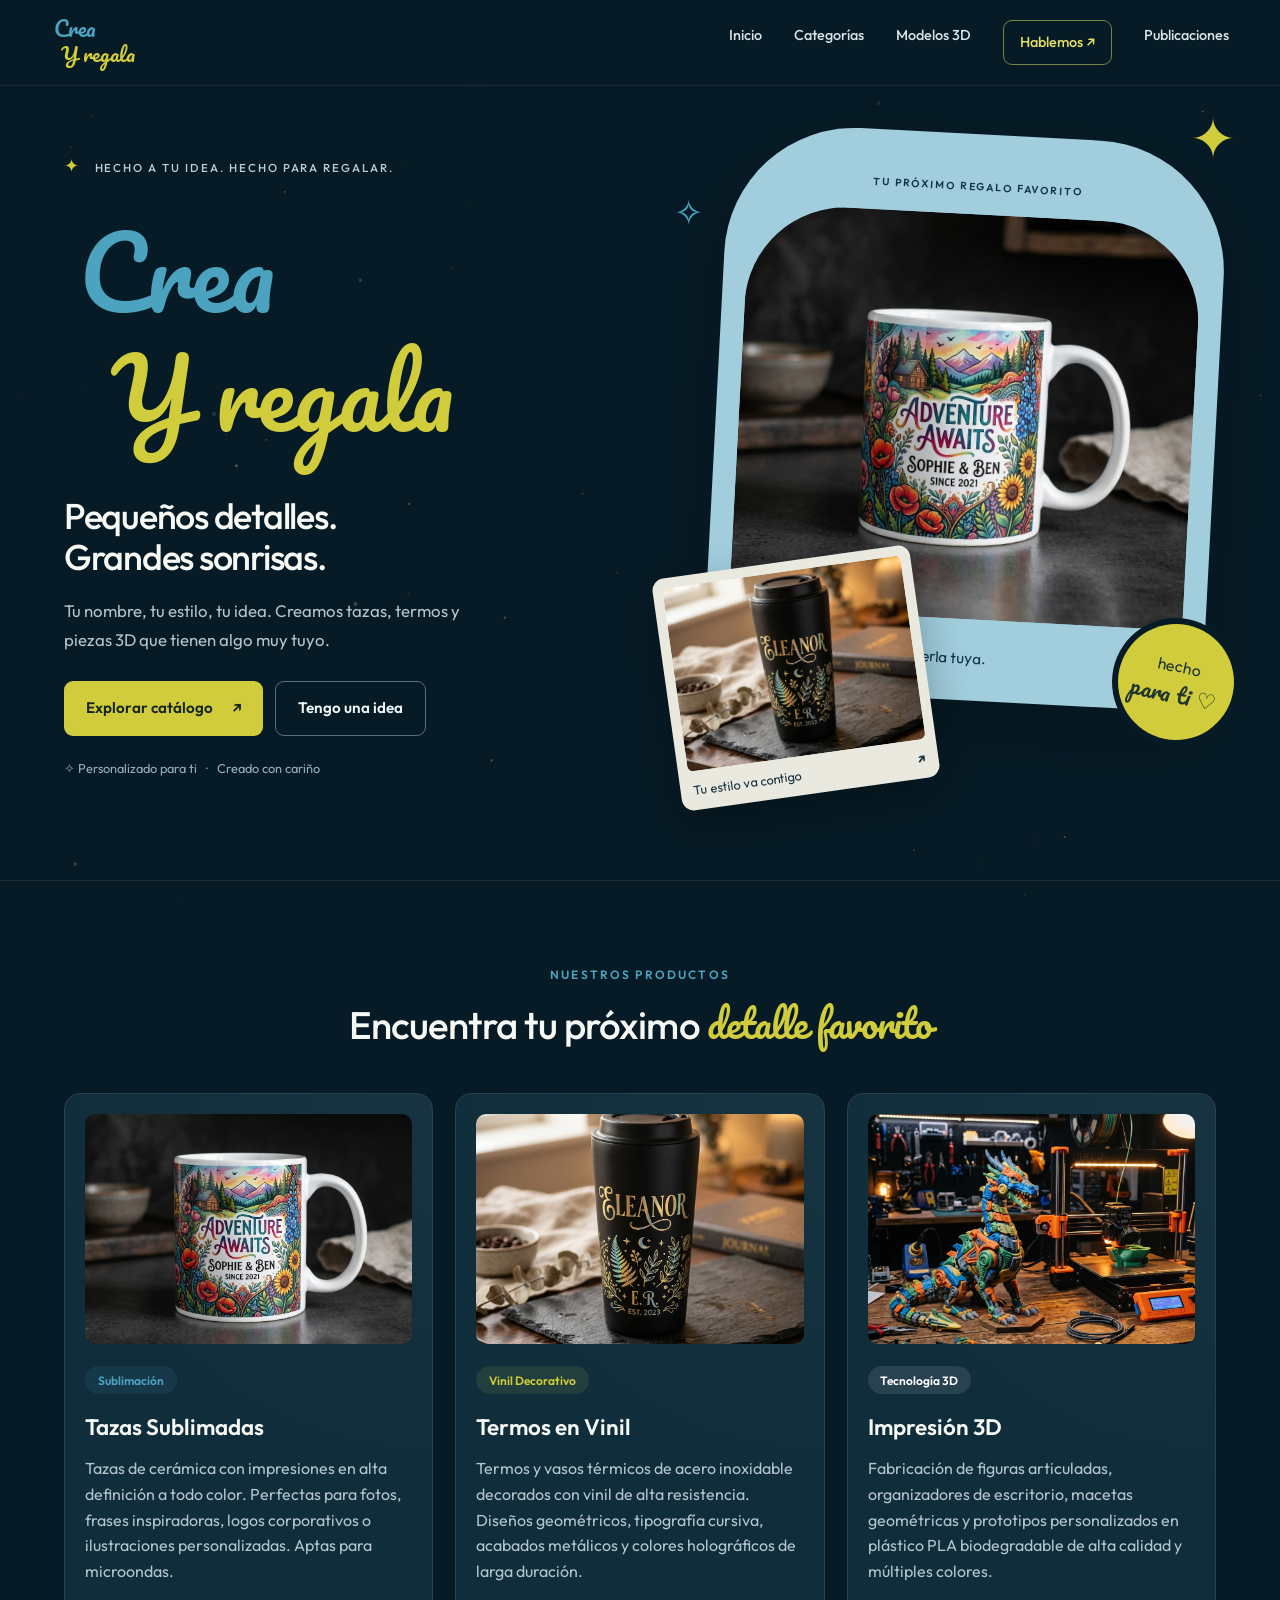
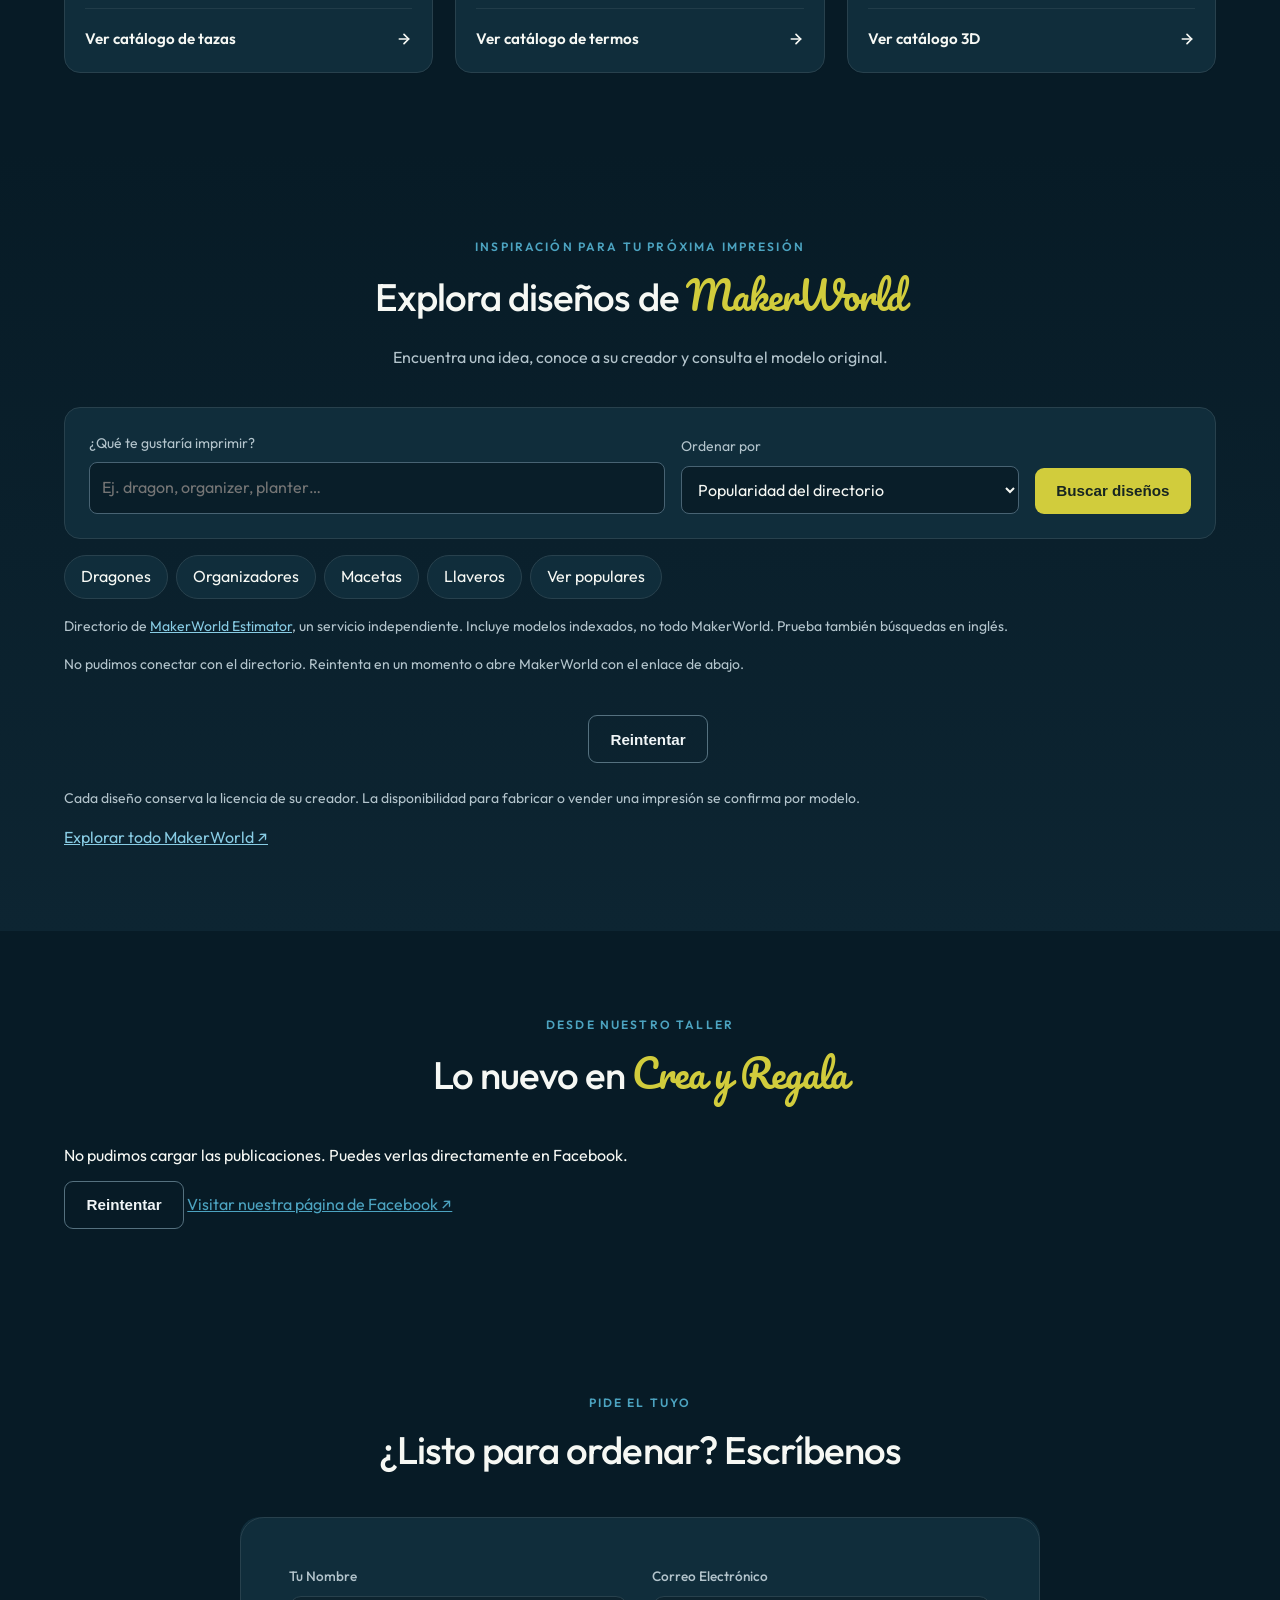
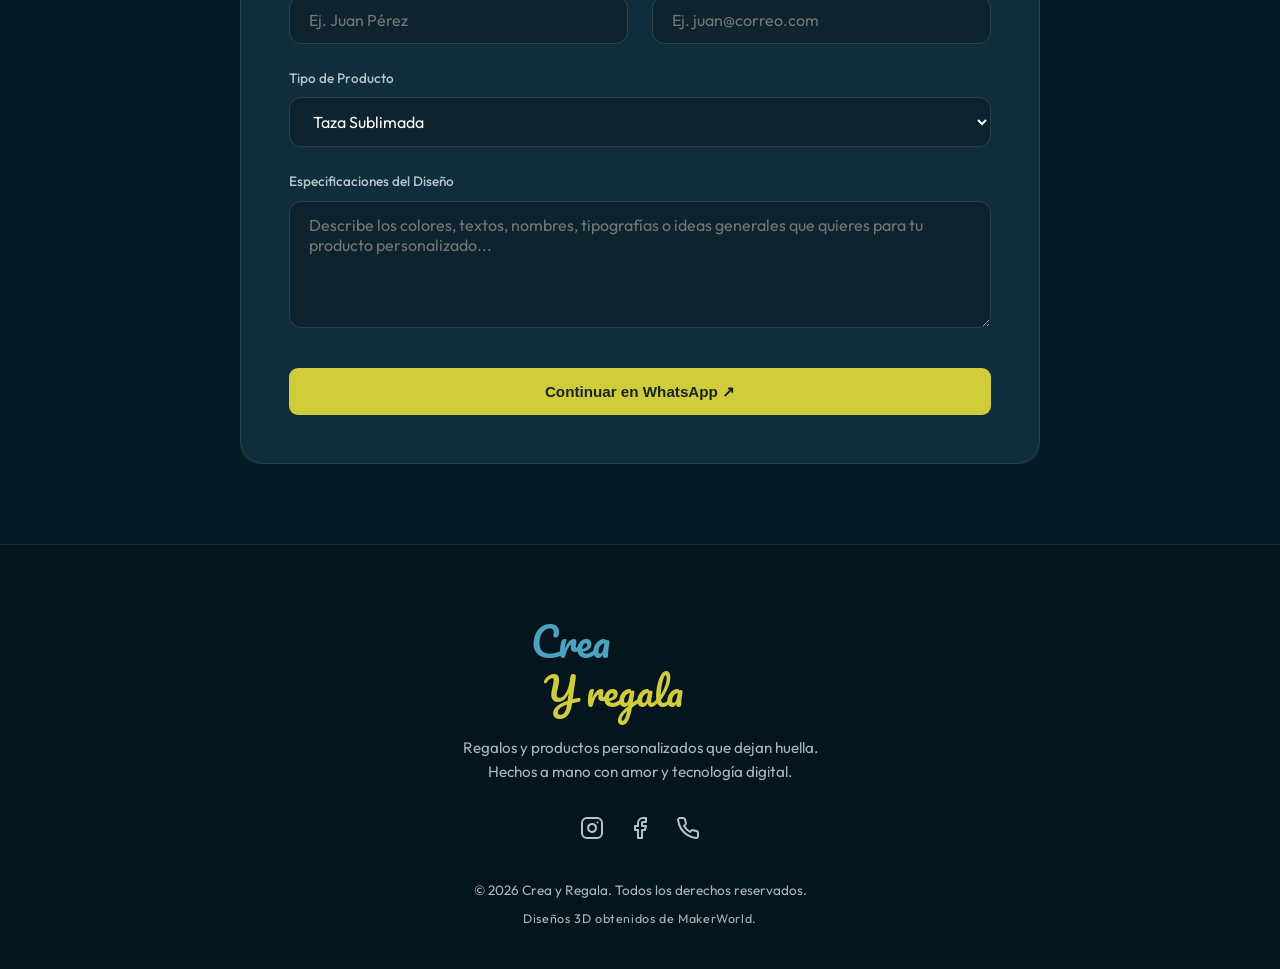
==== commit e0e7ffd1: "clean: remove placeholder commenter data and wire genuine Facebook author fields" ====
--- a/index.html
+++ b/index.html
@@ -197,8 +197,8 @@
       <a id="comment-facebook" class="btn btn-primary" target="_blank" rel="noopener noreferrer">Ver o comentar en Facebook ↗</a>
     </div>
   </dialog>
-  <script src="posts-config.js?v=6.0" defer></script>
-  <script src="posts.js?v=6.0" defer></script>
+  <script src="posts-config.js?v=7.0" defer></script>
+  <script src="posts.js?v=7.0" defer></script>
 
   <!-- Contact & Request Section -->
   <section class="section reveal-on-scroll" id="contacto">
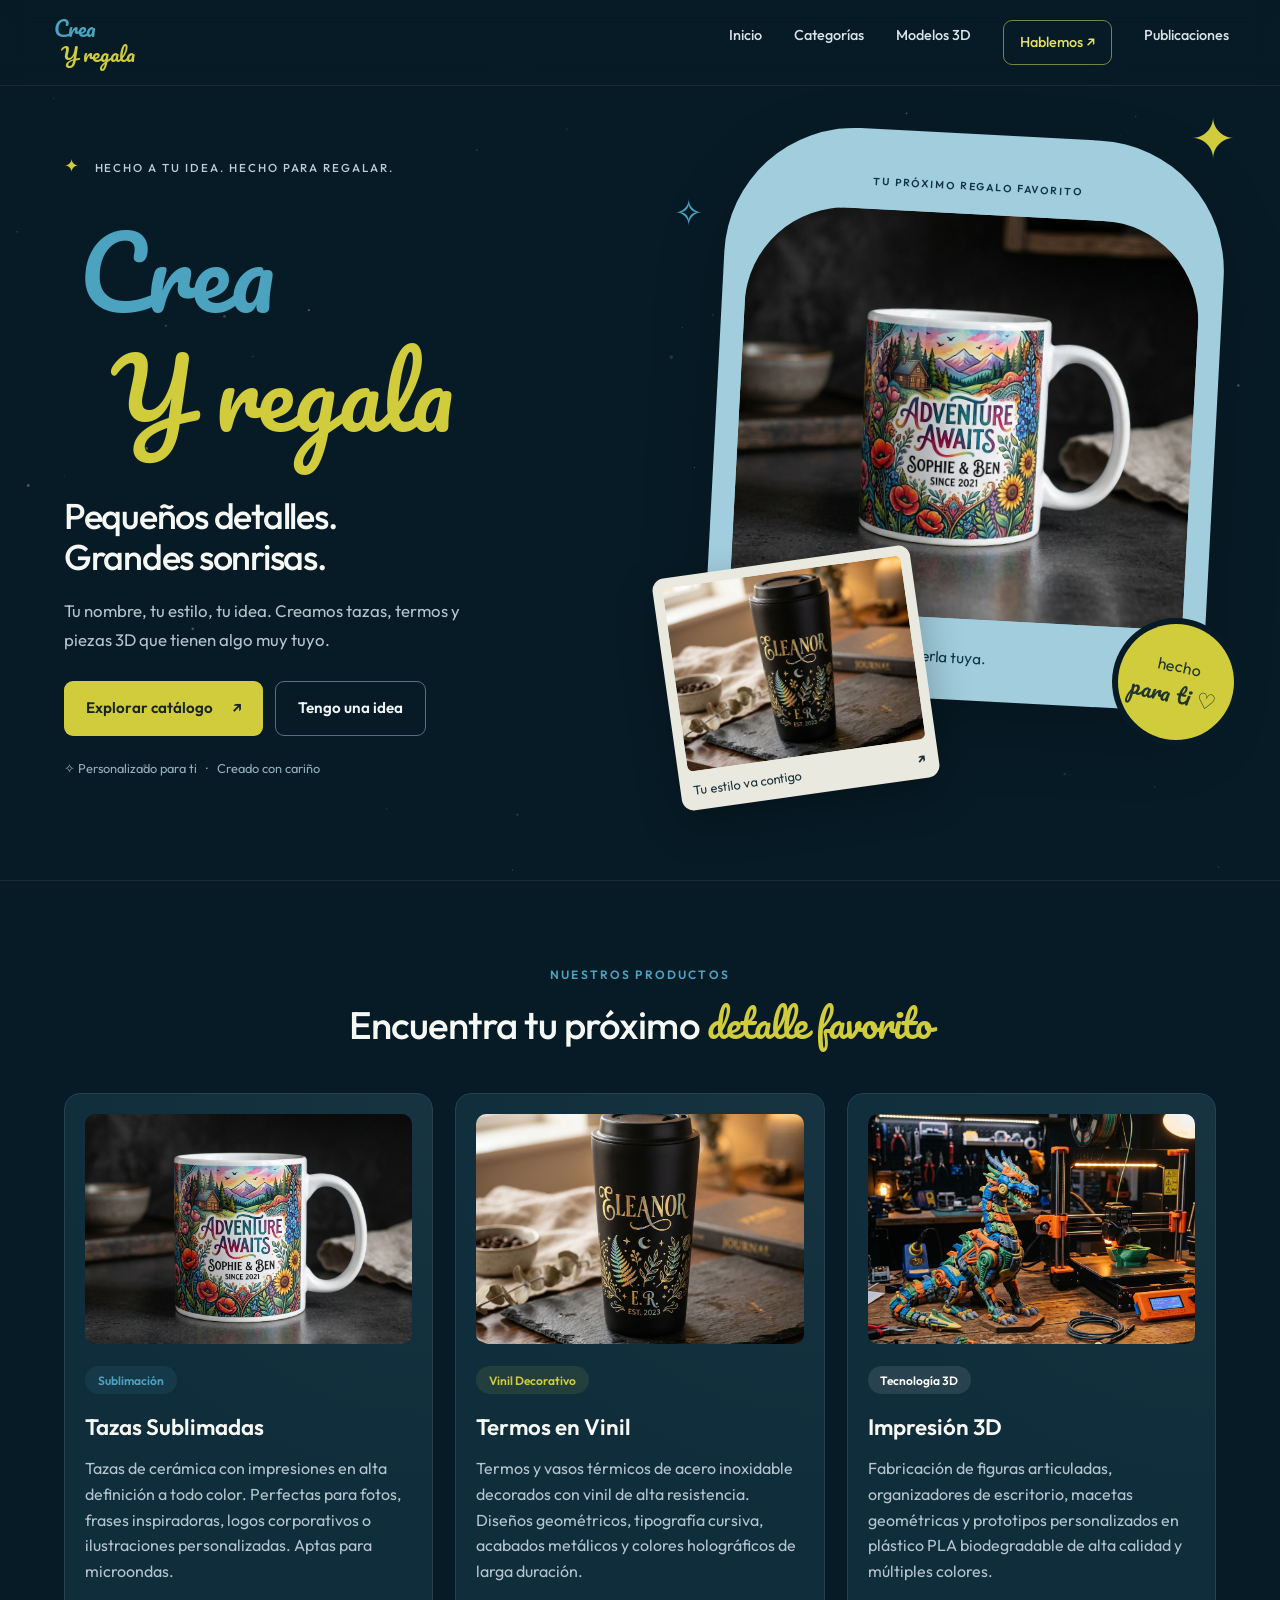
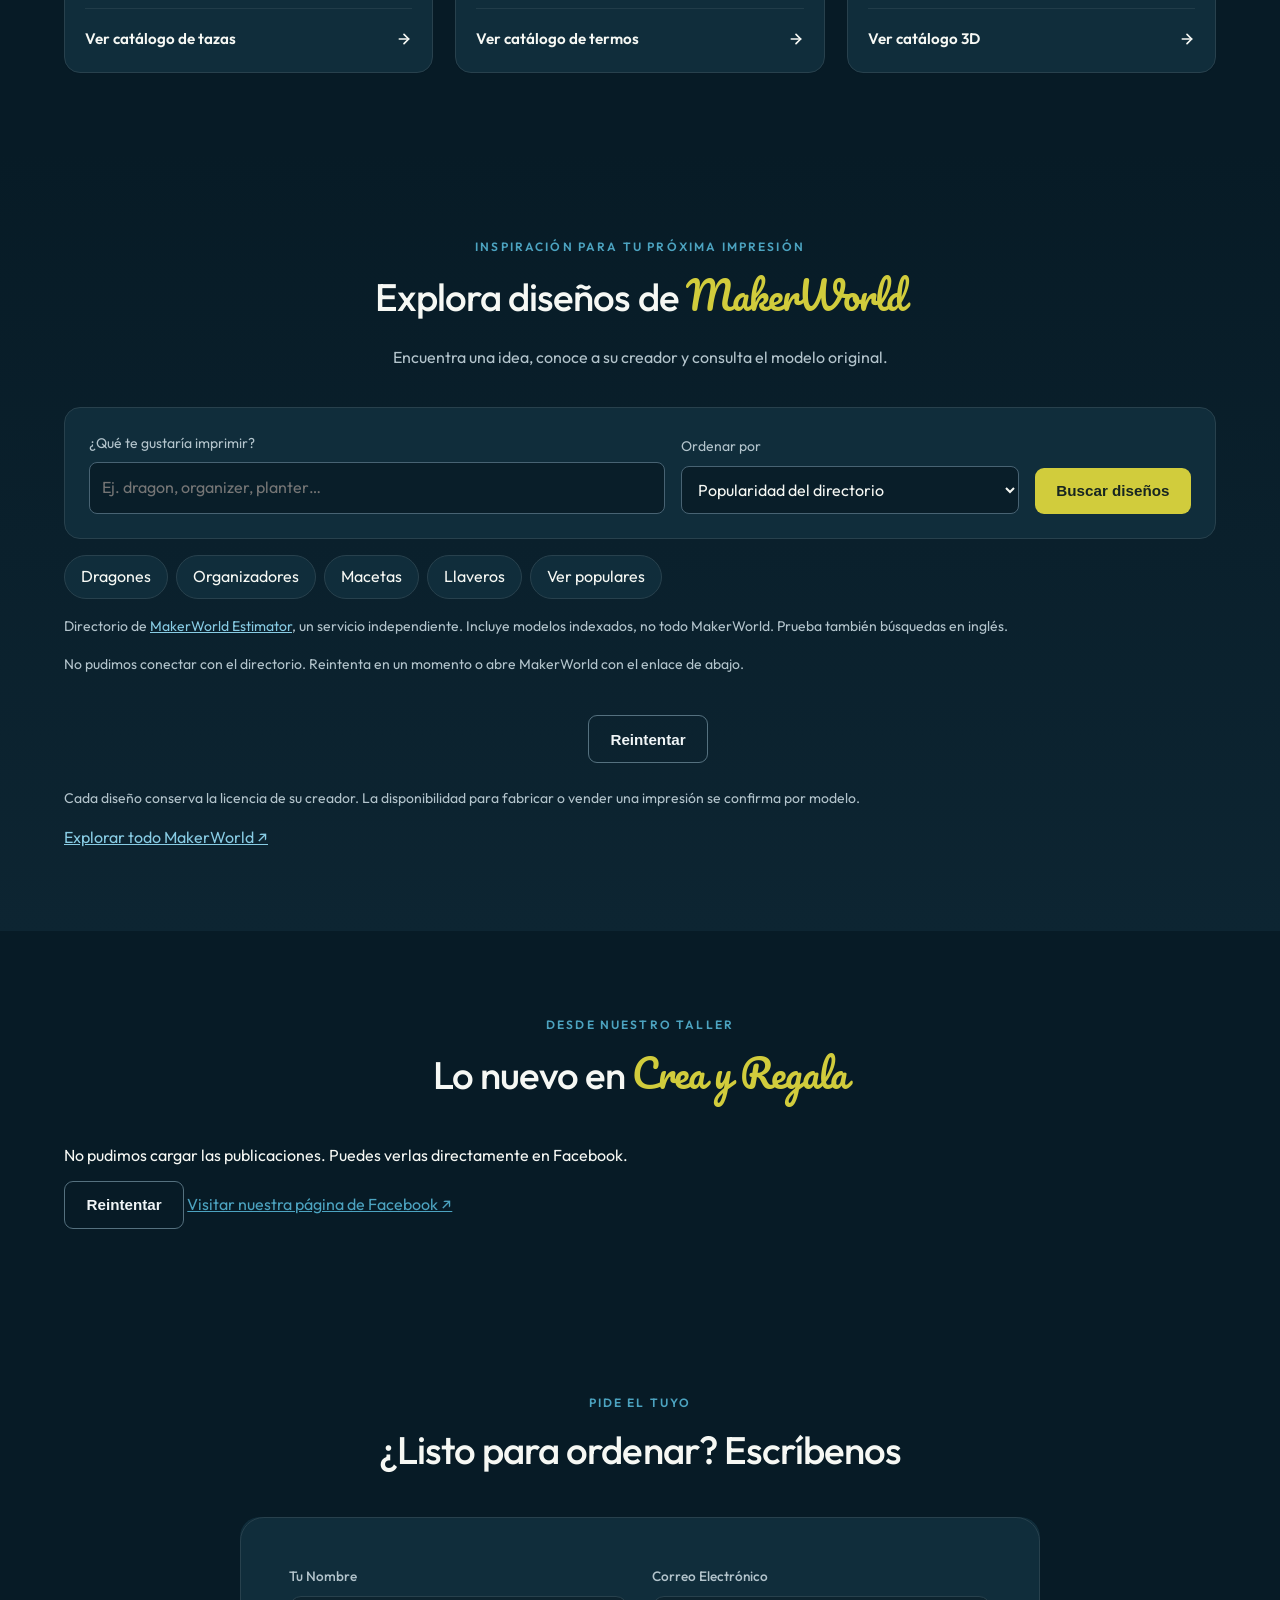
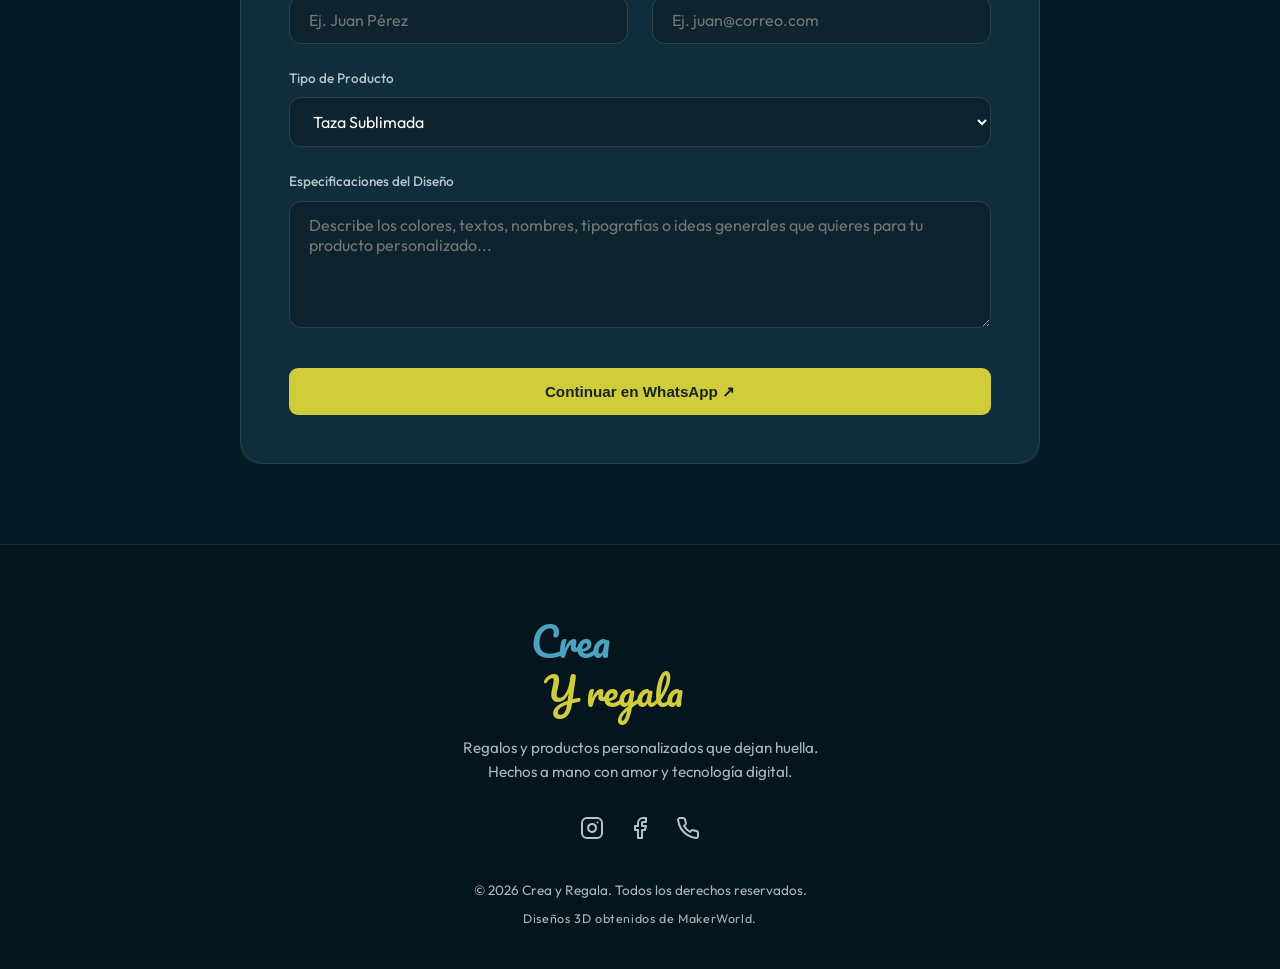
==== commit 12111a2f: "feat: implement Option 2 (Facebook Login commenting) and Option 3 (Official Facebook Post Embed tab)" ====
--- a/index.html
+++ b/index.html
@@ -184,21 +184,75 @@
   </section>
   <dialog id="comments-dialog" class="comments-dialog" aria-labelledby="comments-title">
     <div class="comments-header">
-      <h2 id="comments-title">Comentarios en Facebook</h2>
+      <div class="comments-header-title-row">
+        <h2 id="comments-title">Comentarios en Facebook</h2>
+        <div class="comments-tabs" role="tablist">
+          <button type="button" class="comments-tab active" id="tab-btn-native" role="tab" aria-selected="true">Comentarios en la Web</button>
+          <button type="button" class="comments-tab" id="tab-btn-embed" role="tab" aria-selected="false">Visor oficial de Facebook</button>
+        </div>
+      </div>
       <button id="comments-close" type="button" aria-label="Cerrar comentarios">✕</button>
     </div>
-    <div class="comments-scroll">
-      <p id="comments-status" role="status" aria-live="polite" style="text-align: center; color: var(--text-muted); padding: 18px 0;"></p>
-      <div id="comments-list" class="comments-list" aria-live="polite"></div>
-      <button type="button" id="comments-retry" class="btn btn-secondary" style="margin: 12px auto; display: block;" hidden>Reintentar</button>
-      <button type="button" id="comments-more" class="btn btn-secondary" style="margin: 16px auto 0; display: block;" hidden>Ver más comentarios</button>
-    </div>
-    <div class="comments-footer" style="padding: 14px 24px; border-top: 1px solid var(--border-card); display: flex; justify-content: flex-end;">
-      <a id="comment-facebook" class="btn btn-primary" target="_blank" rel="noopener noreferrer">Ver o comentar en Facebook ↗</a>
+
+    <!-- Tab 1: Native comments list with Facebook Login commenting (Option 2) -->
+    <div id="view-native-comments" class="comments-tab-panel active">
+      <div class="comments-scroll">
+        <p id="comments-status" role="status" aria-live="polite" style="text-align: center; color: var(--text-muted); padding: 18px 0;"></p>
+        <div id="comments-list" class="comments-list" aria-live="polite"></div>
+        <button type="button" id="comments-retry" class="btn btn-secondary" style="margin: 12px auto; display: block;" hidden>Reintentar</button>
+        <button type="button" id="comments-more" class="btn btn-secondary" style="margin: 16px auto 0; display: block;" hidden>Ver más comentarios</button>
+      </div>
+
+      <!-- Option 2: Facebook Login Comment Box -->
+      <div class="comment-compose-box">
+        <div id="fb-login-prompt" class="fb-login-prompt">
+          <div class="fb-login-prompt-content">
+            <span class="fb-icon-circle">
+              <svg width="20" height="20" viewBox="0 0 24 24" fill="#1877F2"><path d="M24 12.073c0-6.627-5.373-12-12-12s-12 5.373-12 12c0 5.99 4.388 10.954 10.125 11.854v-8.385H7.078v-3.47h3.047V9.43c0-3.007 1.792-4.669 4.533-4.669 1.312 0 2.686.235 2.686.235v2.953H15.83c-1.491 0-1.956.925-1.956 1.874v2.25h3.328l-.532 3.47h-2.796v8.385C19.612 23.027 24 18.062 24 12.073z"/></svg>
+            </span>
+            <div class="fb-login-prompt-text">
+              <strong>Comenta con tu perfil real de Facebook</strong>
+              <p>Conecta tu cuenta para que aparezca tu foto y nombre real.</p>
+            </div>
+          </div>
+          <button type="button" id="btn-facebook-login" class="btn btn-primary btn-fb">
+            Conectar con Facebook
+          </button>
+        </div>
+
+        <div id="fb-user-connected" class="fb-user-connected" hidden>
+          <div class="fb-user-badge">
+            <img id="fb-user-avatar" class="comment-avatar" src="" alt="Tu foto de Facebook">
+            <div class="fb-user-details">
+              <span>Comentando como <strong id="fb-user-name"></strong></span>
+              <button type="button" id="btn-facebook-logout" class="btn-link-small">Cambiar cuenta</button>
+            </div>
+          </div>
+          <form id="fb-comment-form" class="fb-comment-form">
+            <textarea id="fb-comment-input" rows="2" placeholder="Escribe tu comentario o pregunta aquí con tu cuenta de Facebook..." required></textarea>
+            <div class="fb-comment-actions">
+              <button type="submit" class="btn btn-primary" id="btn-submit-comment">Publicar comentario</button>
+            </div>
+          </form>
+        </div>
+      </div>
+    </div>
+
+    <!-- Tab 2: Official Facebook Post Embed / Widget (Option 3) -->
+    <div id="view-embed-comments" class="comments-tab-panel" hidden>
+      <div class="embed-scroll">
+        <div id="fb-embed-container" class="fb-embed-container">
+          <p style="text-align: center; padding: 24px; color: var(--text-muted);">Cargando visor oficial de Facebook…</p>
+        </div>
+      </div>
+    </div>
+
+    <div class="comments-footer">
+      <a id="comment-facebook" class="btn btn-primary" target="_blank" rel="noopener noreferrer">Abrir en Facebook ↗</a>
     </div>
   </dialog>
-  <script src="posts-config.js?v=7.0" defer></script>
-  <script src="posts.js?v=7.0" defer></script>
+  <script src="posts-config.js?v=8.0" defer></script>
+  <script src="posts.js?v=8.0" defer></script>
 
   <!-- Contact & Request Section -->
   <section class="section reveal-on-scroll" id="contacto">
--- a/styles.css
+++ b/styles.css
@@ -2017,7 +2017,15 @@
 .comments-dialog { width: min(640px,calc(100% - 32px)); max-height: min(850px,90dvh); padding: 0; margin: auto; border: 1px solid var(--border-card); border-radius: 20px; background: var(--bg-secondary); color: var(--text-main); box-shadow: 0 20px 90px #0008; }
 .comments-dialog[open] { display: flex; flex-direction: column; animation: post-appear .2s ease; }.comments-dialog::backdrop { background: #0009; backdrop-filter: blur(3px); }
 .comments-header { display: flex; justify-content: space-between; align-items: center; padding: 16px 24px; border-bottom: 1px solid var(--border-card); flex-shrink: 0; }.comments-header h2 { font-size: 22px; margin: 0; }.comments-header button { width: 44px; height: 44px; border: 0; background: transparent; color: inherit; font-size: 22px; cursor: pointer; }
-.comments-scroll { overflow-y: auto; overscroll-behavior: contain; padding: 20px 24px; min-height: 200px; flex: 1 1 auto; background: var(--bg-secondary); }
+.comments-header-title-row { display: flex; flex-direction: column; gap: 8px; }
+.comments-tabs { display: flex; gap: 8px; }
+.comments-tab { background: rgba(255, 255, 255, 0.05); border: 1px solid var(--border-card); color: var(--text-muted); padding: 6px 14px; border-radius: 8px; font-size: 13px; cursor: pointer; transition: all .2s; }
+.comments-tab:hover { color: var(--text-main); background: rgba(255, 255, 255, 0.1); }
+.comments-tab.active { background: var(--color-cyan, #38bdf8); color: #000; font-weight: 700; border-color: transparent; }
+.comments-tab-panel { display: none; flex-direction: column; flex: 1 1 auto; min-height: 0; }
+.comments-tab-panel.active { display: flex; }
+
+.comments-scroll { overflow-y: auto; overscroll-behavior: contain; padding: 20px 24px; min-height: 180px; max-height: 380px; flex: 1 1 auto; background: var(--bg-secondary); }
 .comments-list { display: flex; flex-direction: column; gap: 14px; }
 .comment { display: flex; align-items: flex-start; gap: 14px; padding: 14px 16px; border-radius: 14px; background: rgba(255, 255, 255, 0.03); border: 1px solid var(--border-card); }
 .comment-avatar { width: 44px; height: 44px; border-radius: 50%; object-fit: cover; flex-shrink: 0; border: 2px solid rgba(255, 255, 255, 0.15); box-shadow: 0 2px 8px rgba(0, 0, 0, 0.25); }
@@ -2027,11 +2035,45 @@
 .comment-date { font-size: 12px; color: var(--text-muted); }
 .comment-text { font-size: 14px; line-height: 1.5; color: var(--text-main); margin: 0; white-space: pre-wrap; word-break: break-word; }
 .comment-reactions { display: inline-block; margin-top: 8px; font-size: 12px; padding: 2px 8px; background: rgba(239, 68, 68, 0.15); color: #fca5a5; border-radius: 20px; }
+
+.comment-compose-box { padding: 14px 24px; border-top: 1px solid var(--border-card); background: rgba(0, 0, 0, 0.25); }
+.fb-login-prompt { display: flex; flex-wrap: wrap; align-items: center; justify-content: space-between; gap: 12px; padding: 12px 16px; background: rgba(24, 119, 242, 0.08); border: 1px solid rgba(24, 119, 242, 0.28); border-radius: 12px; }
+.fb-login-prompt-content { display: flex; align-items: center; gap: 12px; }
+.fb-icon-circle { display: flex; align-items: center; justify-content: center; width: 36px; height: 36px; border-radius: 50%; background: #ffffff; flex-shrink: 0; box-shadow: 0 2px 6px rgba(0,0,0,0.3); }
+.fb-login-prompt-text strong { display: block; font-size: 13px; color: var(--text-main); }
+.fb-login-prompt-text p { margin: 0; font-size: 11px; color: var(--text-muted); }
+.btn-fb { background: #1877F2 !important; color: #ffffff !important; border: none !important; font-weight: 600; font-size: 13px !important; padding: 8px 16px !important; }
+.btn-fb:hover { background: #166fe5 !important; }
+
+.fb-user-connected { display: flex; flex-direction: column; gap: 10px; }
+.fb-user-badge { display: flex; align-items: center; gap: 12px; }
+.fb-user-details span { font-size: 13px; color: var(--text-muted); }
+.fb-user-details strong { color: var(--color-cyan, #38bdf8); }
+.btn-link-small { background: none; border: none; color: var(--text-muted); font-size: 11px; text-decoration: underline; cursor: pointer; padding: 0 6px; }
+.btn-link-small:hover { color: #fff; }
+
+.fb-comment-form textarea { width: 100%; border: 1px solid var(--border-card); background: var(--bg-secondary); color: var(--text-main); border-radius: 10px; padding: 10px 14px; font: inherit; font-size: 14px; resize: none; }
+.fb-comment-form textarea:focus { outline: none; border-color: var(--color-cyan, #38bdf8); }
+.fb-comment-actions { display: flex; justify-content: flex-end; margin-top: 8px; }
+
+.embed-scroll { padding: 16px 24px; overflow-y: auto; max-height: 540px; display: flex; justify-content: center; background: var(--bg-secondary); }
+.fb-embed-container { width: 100%; max-width: 500px; display: flex; justify-content: center; }
+
 .comments-footer { padding: 14px 24px; border-top: 1px solid var(--border-card); flex-shrink: 0; background: var(--bg-card); display: flex; justify-content: flex-end; }
 .comments-open { overflow: hidden; }
 @keyframes post-appear { from {opacity: 0; transform: translateY(10px);} to {opacity:1;transform:translateY(0);} }
-@media(max-width: 600px) { .comments-dialog { width: 100%; max-height: 94dvh; margin: auto 0 0; border-radius: 20px 20px 0 0; }.comments-header,.comments-scroll,.comment-form { padding: 14px 18px; }.comment-form { padding-bottom: max(14px,env(safe-area-inset-bottom)); }.comments-scroll { min-height: 70px; }.post-interactions { font-size: 14px; gap: 12px; } }
-@media(max-height: 520px) { .comments-dialog[open] { overflow-y: auto; }.comments-scroll { overflow: visible; }.comment-form { flex-shrink: 1; } }
+@media(max-width: 600px) {
+  .comments-dialog { width: 100%; max-height: 94dvh; margin: auto 0 0; border-radius: 20px 20px 0 0; }
+  .comments-header, .comments-scroll, .comment-compose-box, .embed-scroll { padding: 14px 18px; }
+  .comments-scroll { min-height: 120px; max-height: 300px; }
+  .comments-tabs { width: 100%; }
+  .comments-tab { flex: 1; text-align: center; font-size: 12px; padding: 8px 10px; }
+  .fb-login-prompt { flex-direction: column; align-items: stretch; text-align: center; gap: 10px; }
+  .fb-login-prompt-content { flex-direction: column; text-align: center; }
+  .btn-fb { width: 100%; text-align: center; justify-content: center; }
+  .post-interactions { font-size: 14px; gap: 12px; }
+}
+@media(max-height: 520px) { .comments-dialog[open] { overflow-y: auto; }.comments-scroll { overflow: visible; } }
 @media(prefers-reduced-motion: reduce) { .featured-post,.comments-dialog[open] { animation: none; } }
 @media (min-width: 769px) and (max-width: 1050px) {
   header { gap: 14px; }
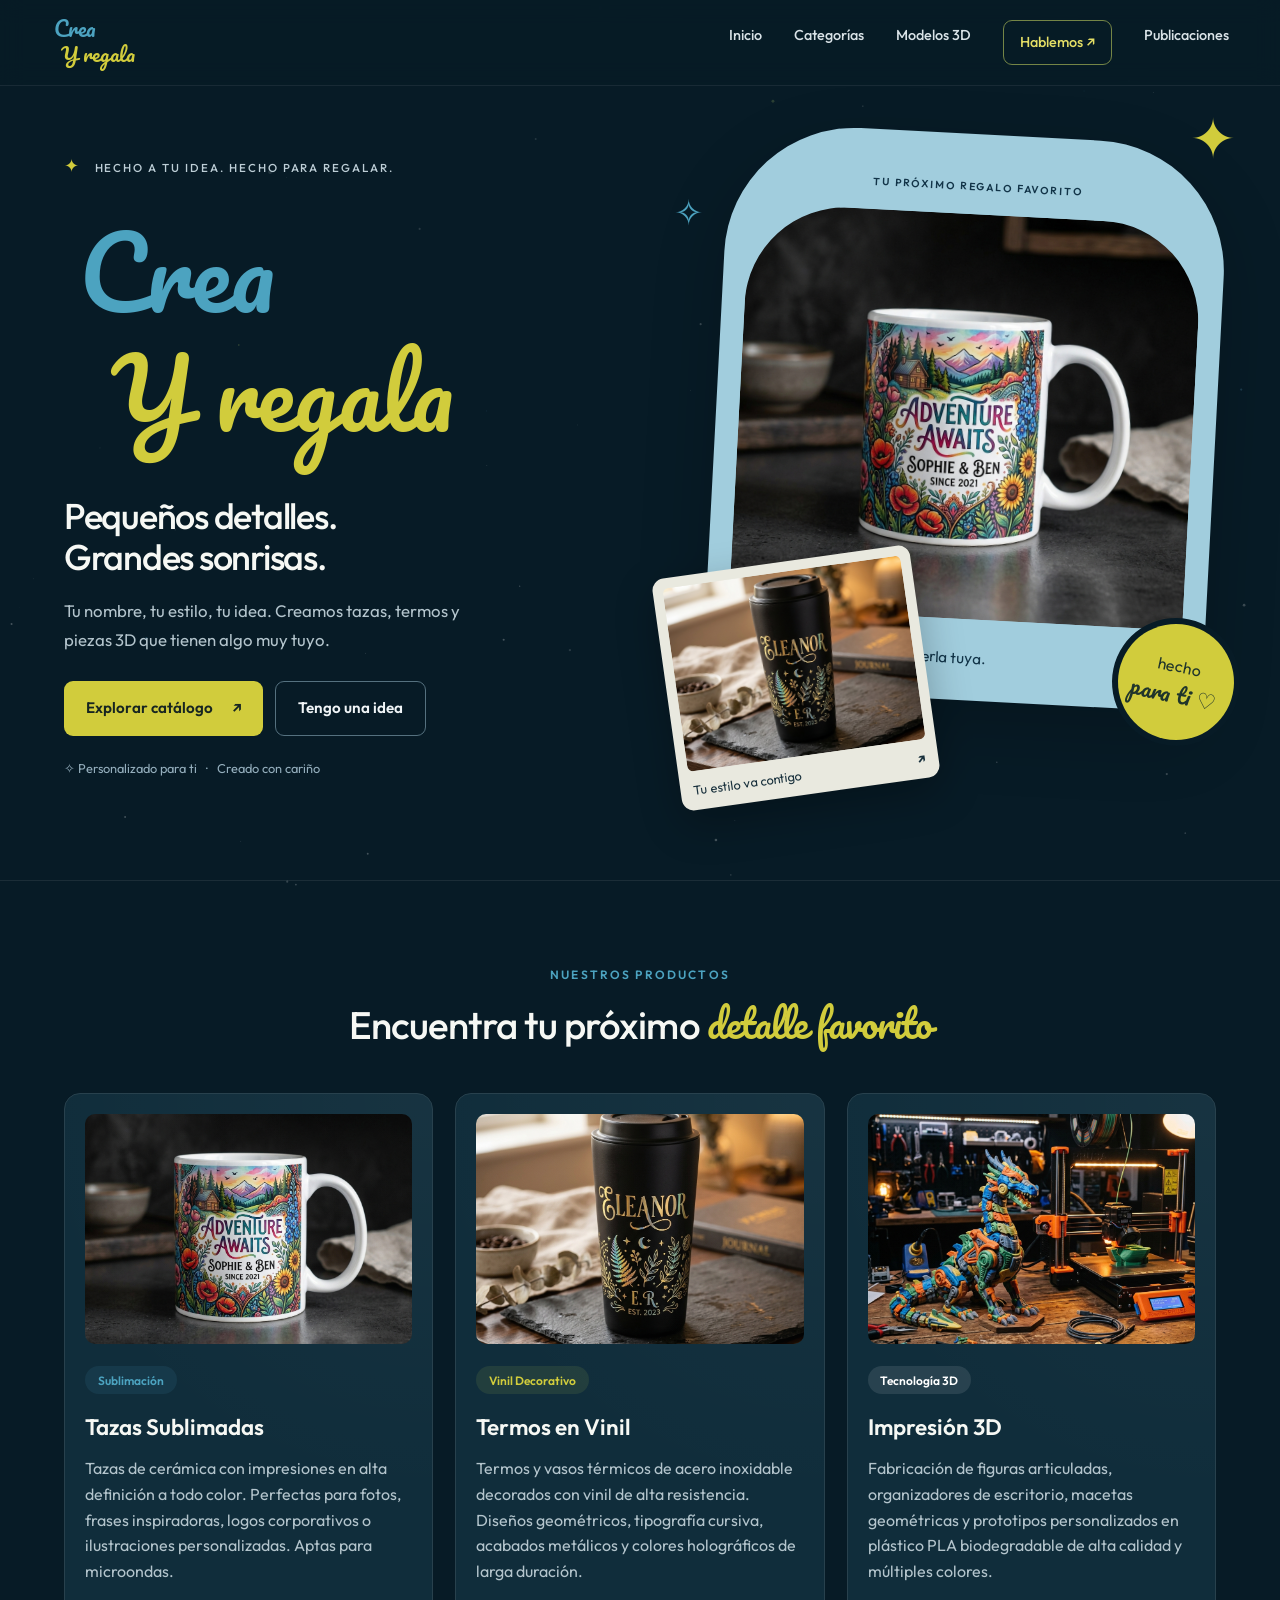
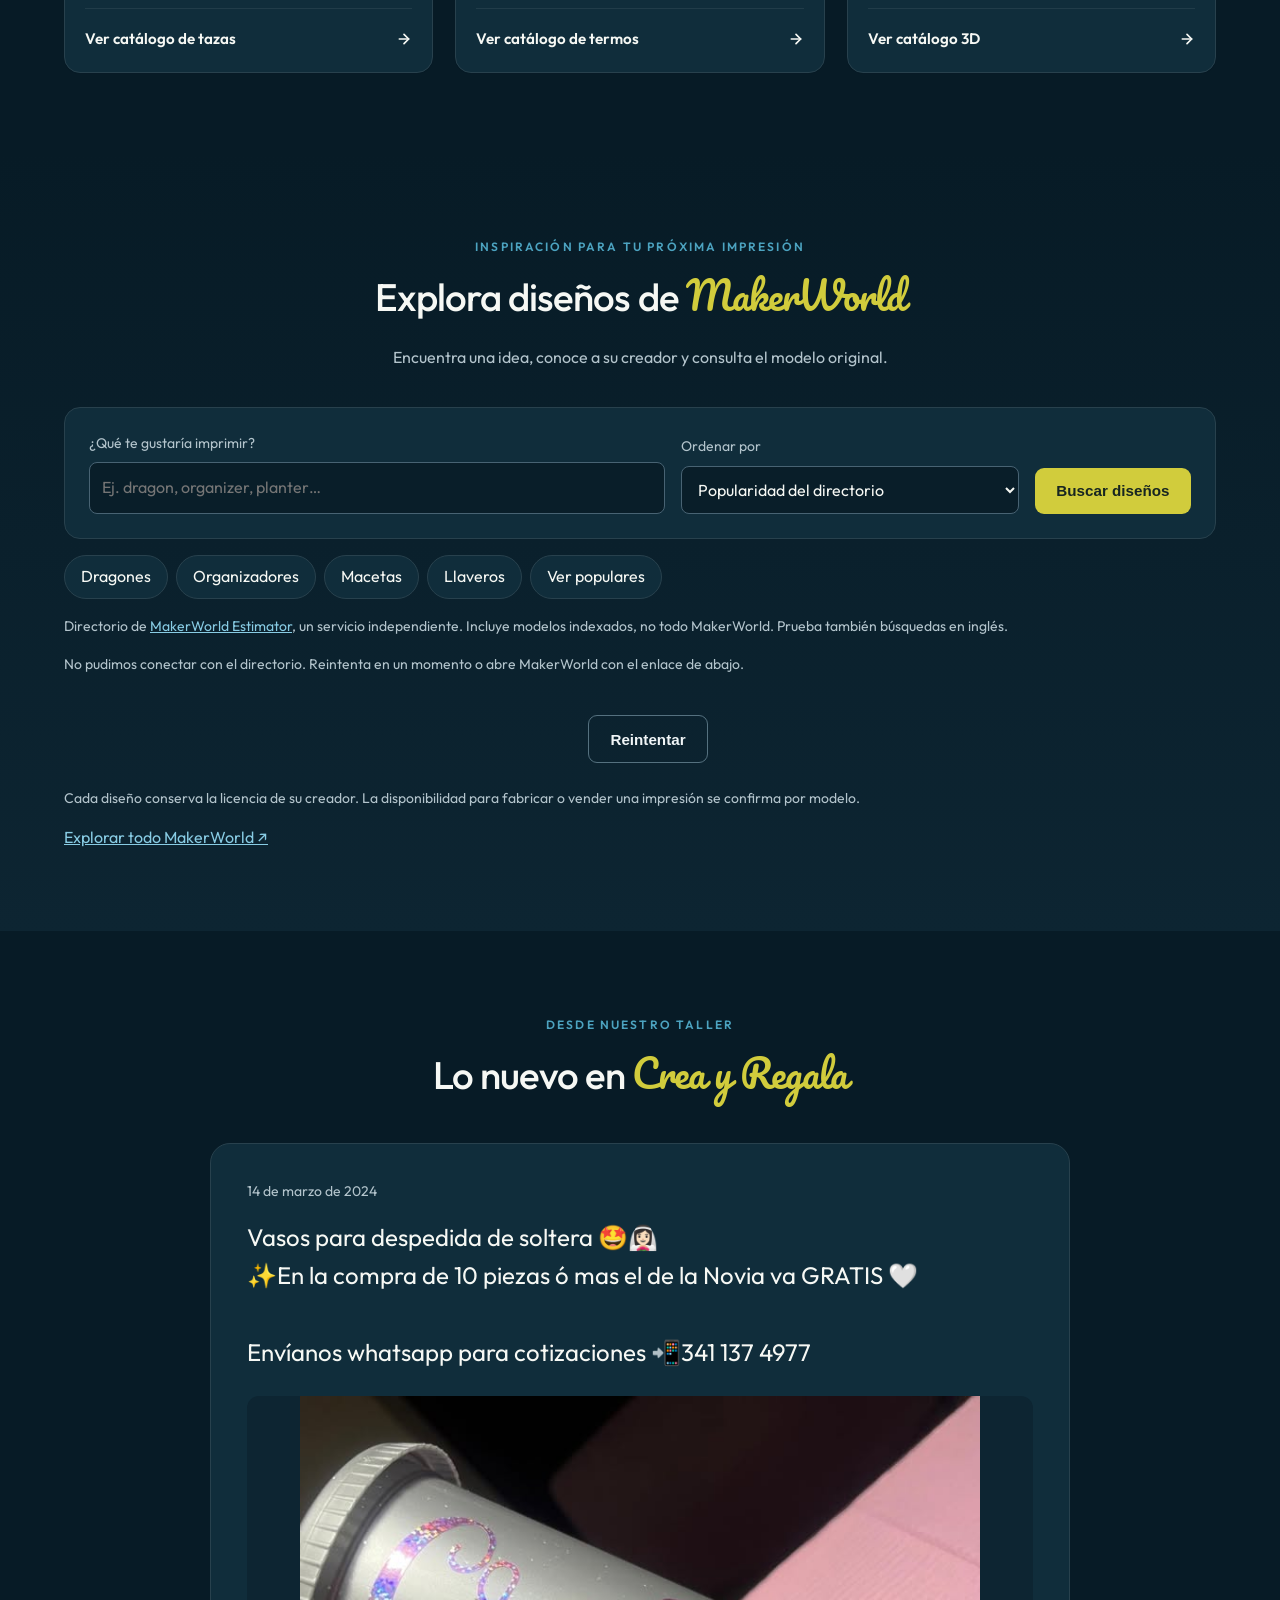
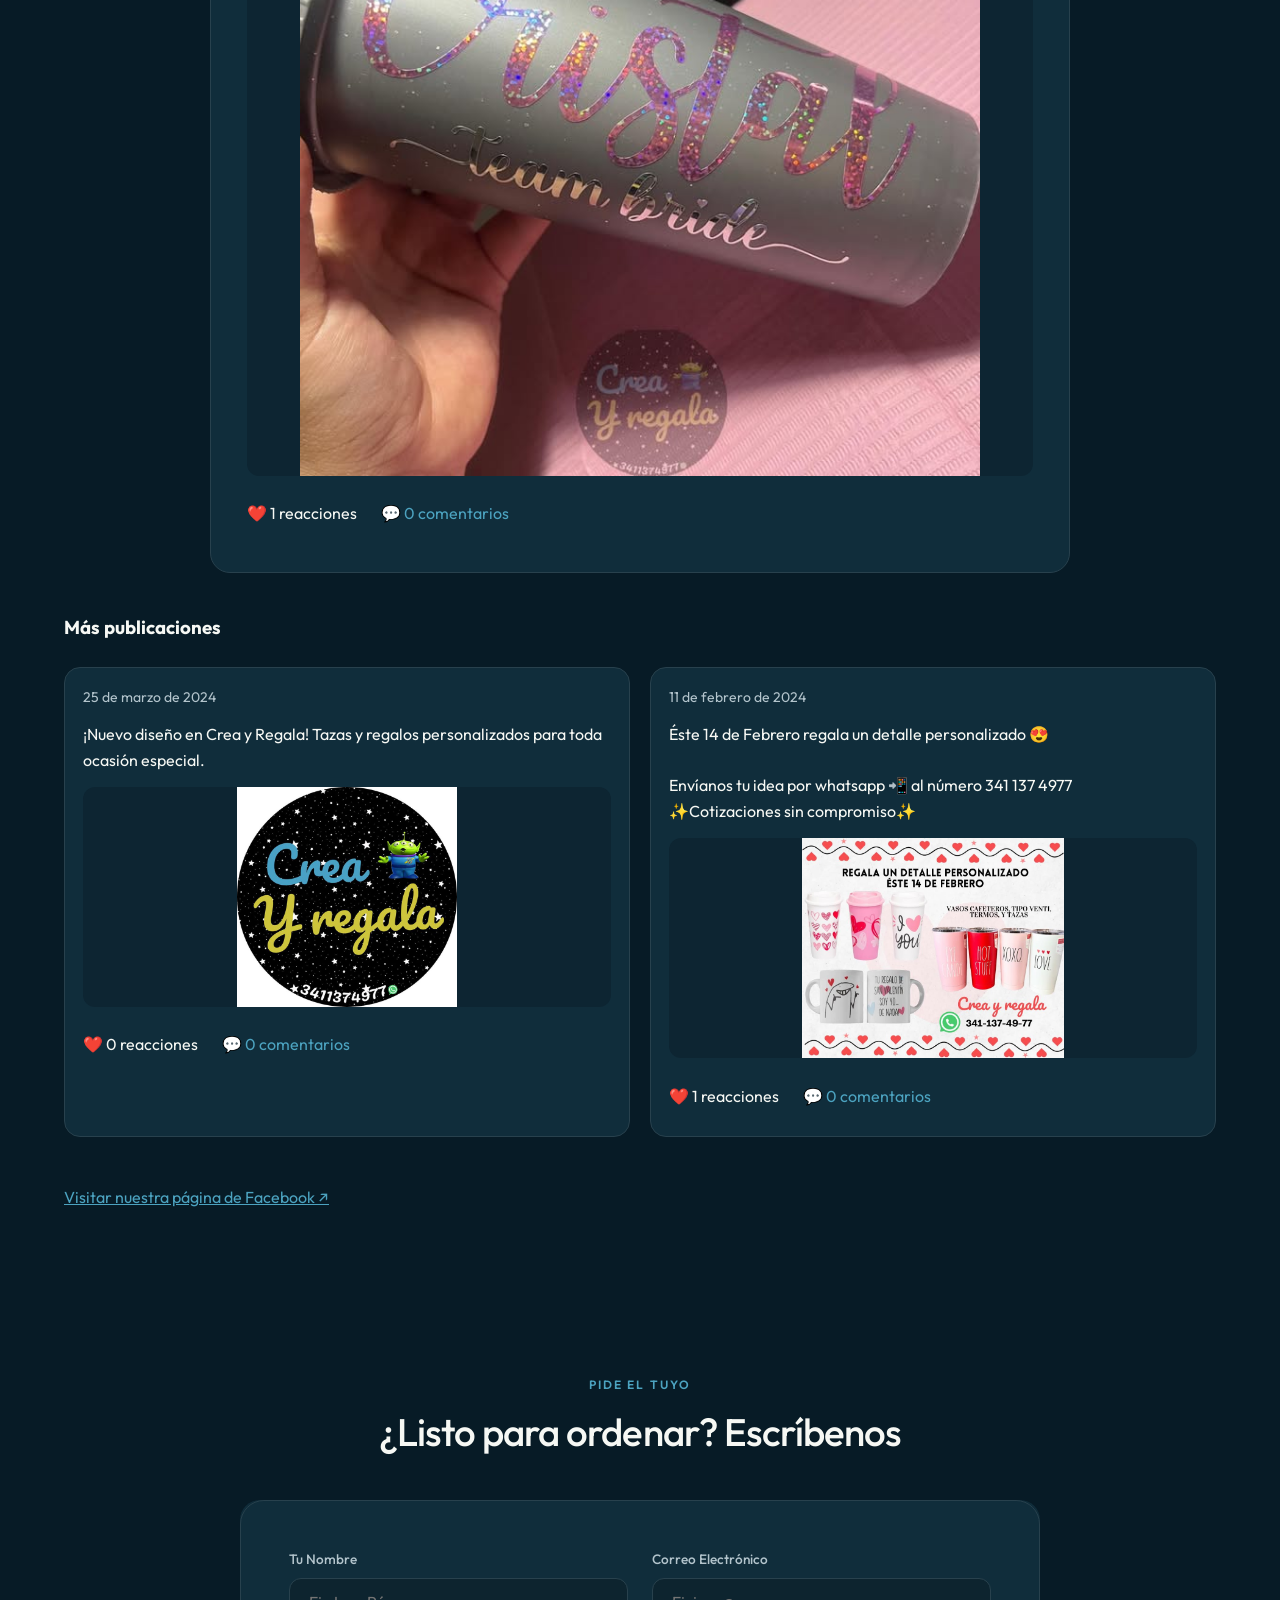
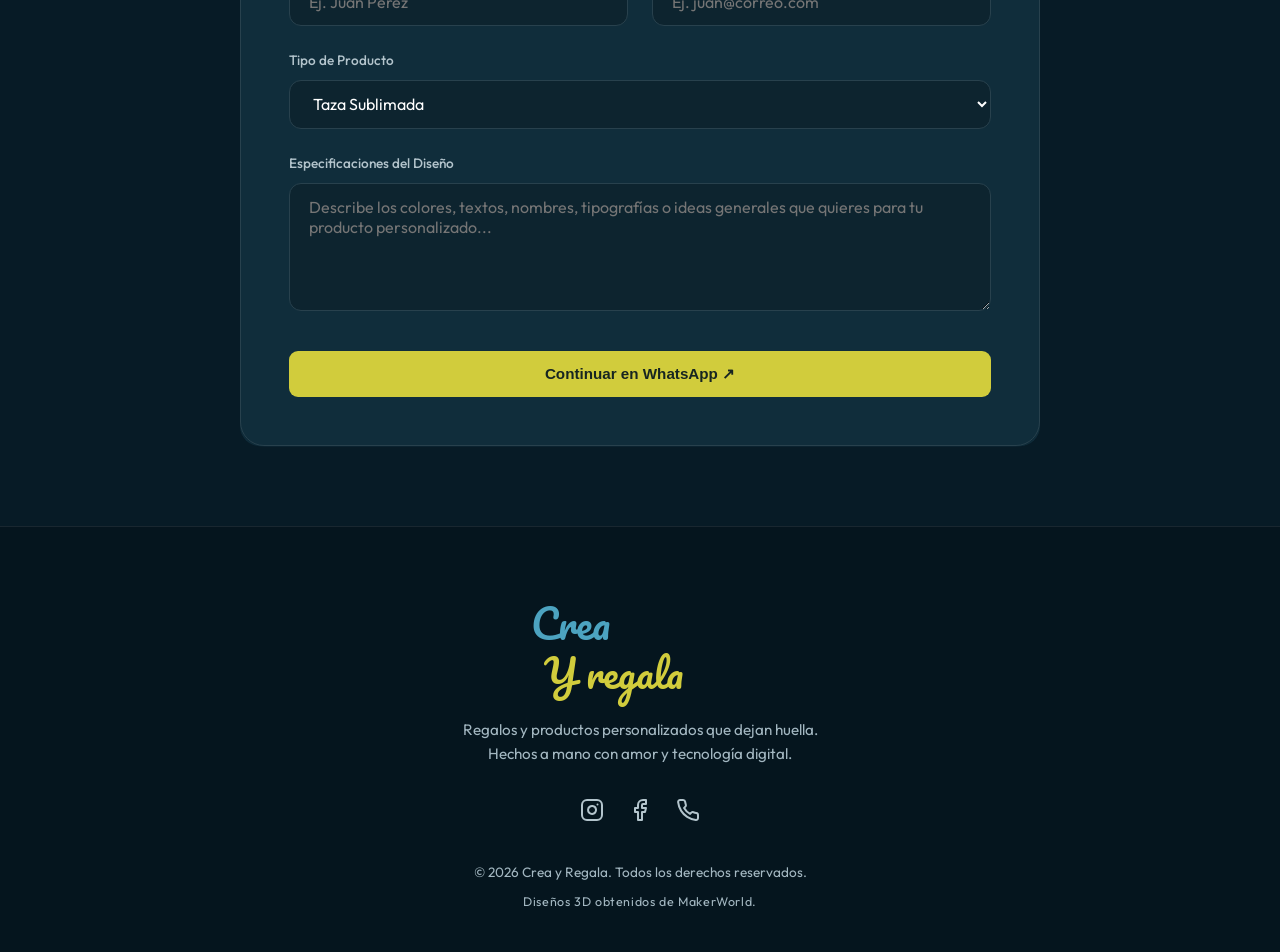
==== commit 9aa31585: "fix: eliminate loading delays and retry errors by rendering genuine publications immediately" ====
--- a/index.html
+++ b/index.html
@@ -175,7 +175,7 @@
 
   <section class="section publications" id="publicaciones" aria-labelledby="posts-heading">
     <div class="section-header"><span class="section-tag">DESDE NUESTRO TALLER</span><h2 class="section-title" id="posts-heading">Lo nuevo en <span>Crea y Regala</span></h2></div>
-    <p id="posts-status" role="status">Cargando publicaciones…</p>
+    <p id="posts-status" role="status"></p>
     <button type="button" id="posts-retry" class="btn btn-secondary" hidden>Reintentar</button>
     <article id="featured-post" class="featured-post" aria-label="Publicación principal" hidden tabindex="-1"></article>
     <div id="more-posts" hidden><h3>Más publicaciones</h3><div id="posts-grid" class="posts-grid"></div><button id="posts-more" class="btn btn-secondary" type="button" hidden>Ver más publicaciones</button></div>
@@ -251,8 +251,8 @@
       <a id="comment-facebook" class="btn btn-primary" target="_blank" rel="noopener noreferrer">Abrir en Facebook ↗</a>
     </div>
   </dialog>
-  <script src="posts-config.js?v=8.0" defer></script>
-  <script src="posts.js?v=8.0" defer></script>
+  <script src="posts-config.js?v=9.0" defer></script>
+  <script src="posts.js?v=9.0" defer></script>
 
   <!-- Contact & Request Section -->
   <section class="section reveal-on-scroll" id="contacto">
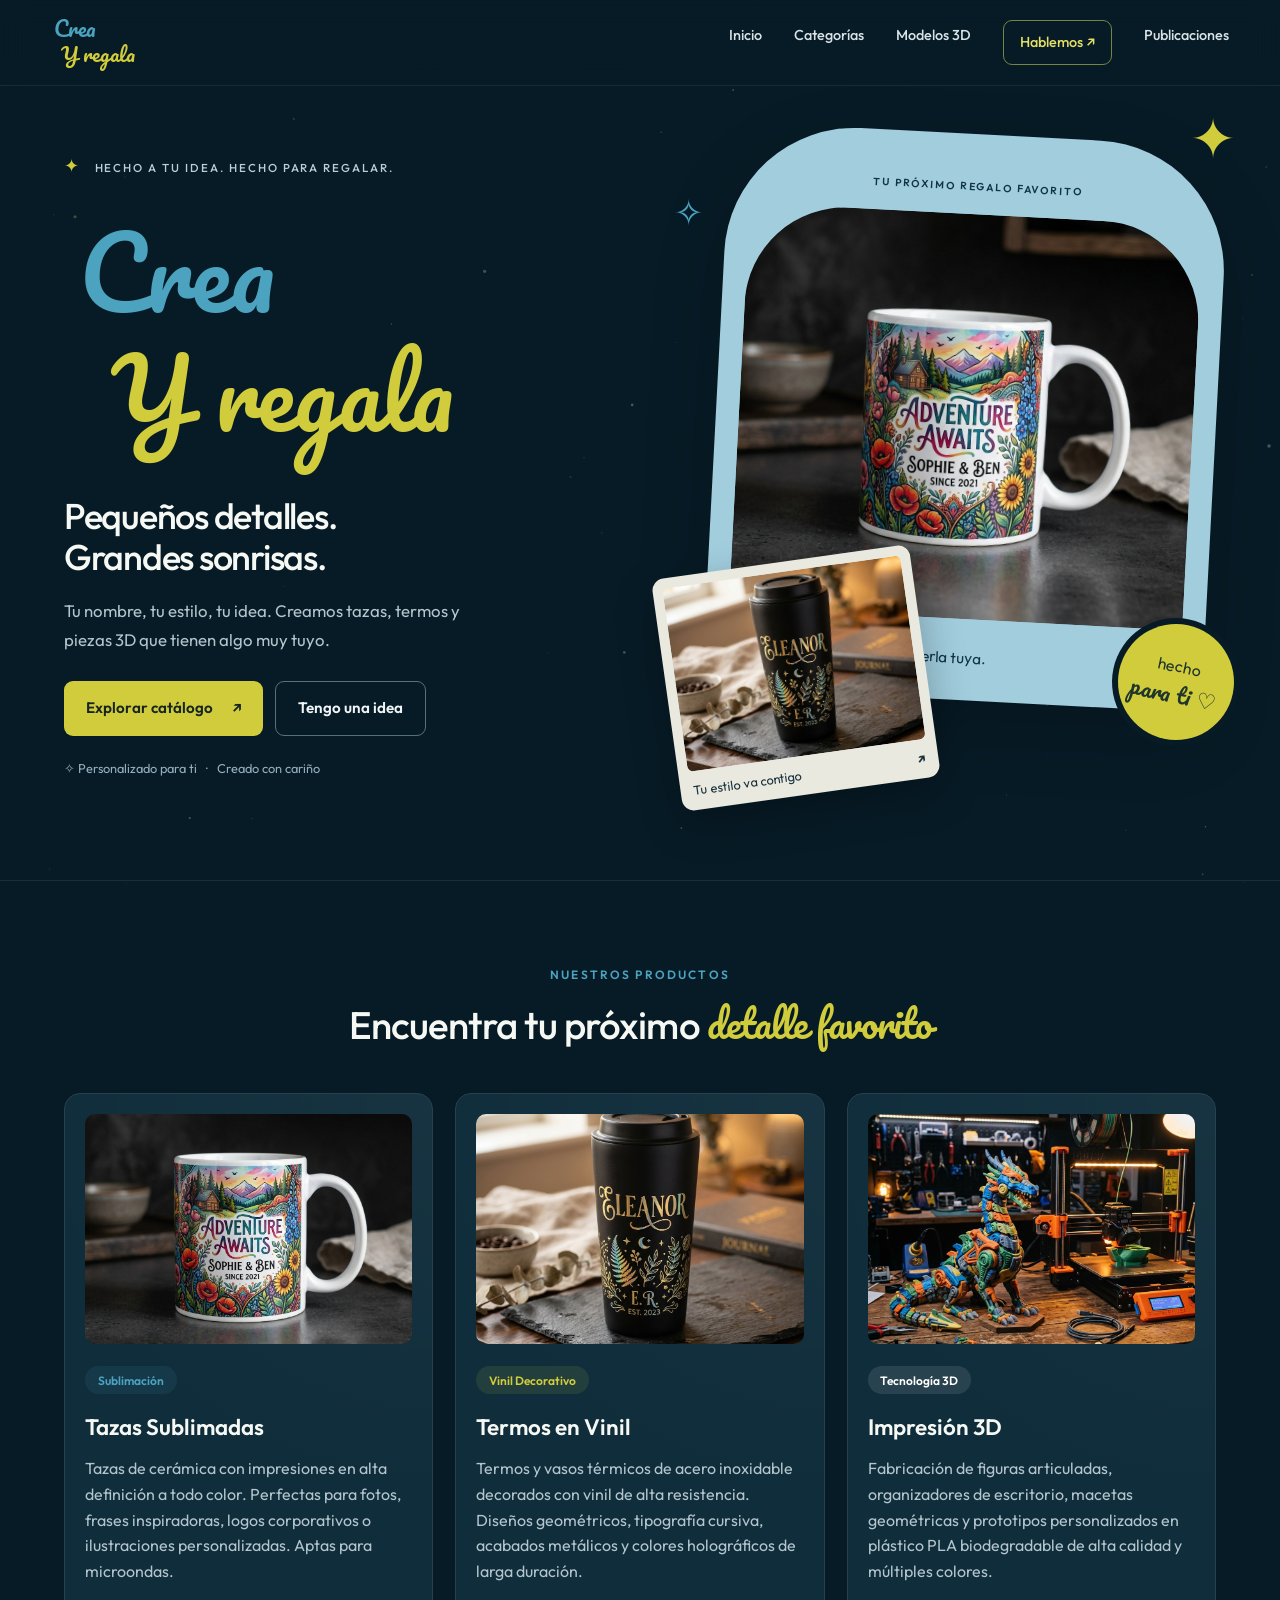
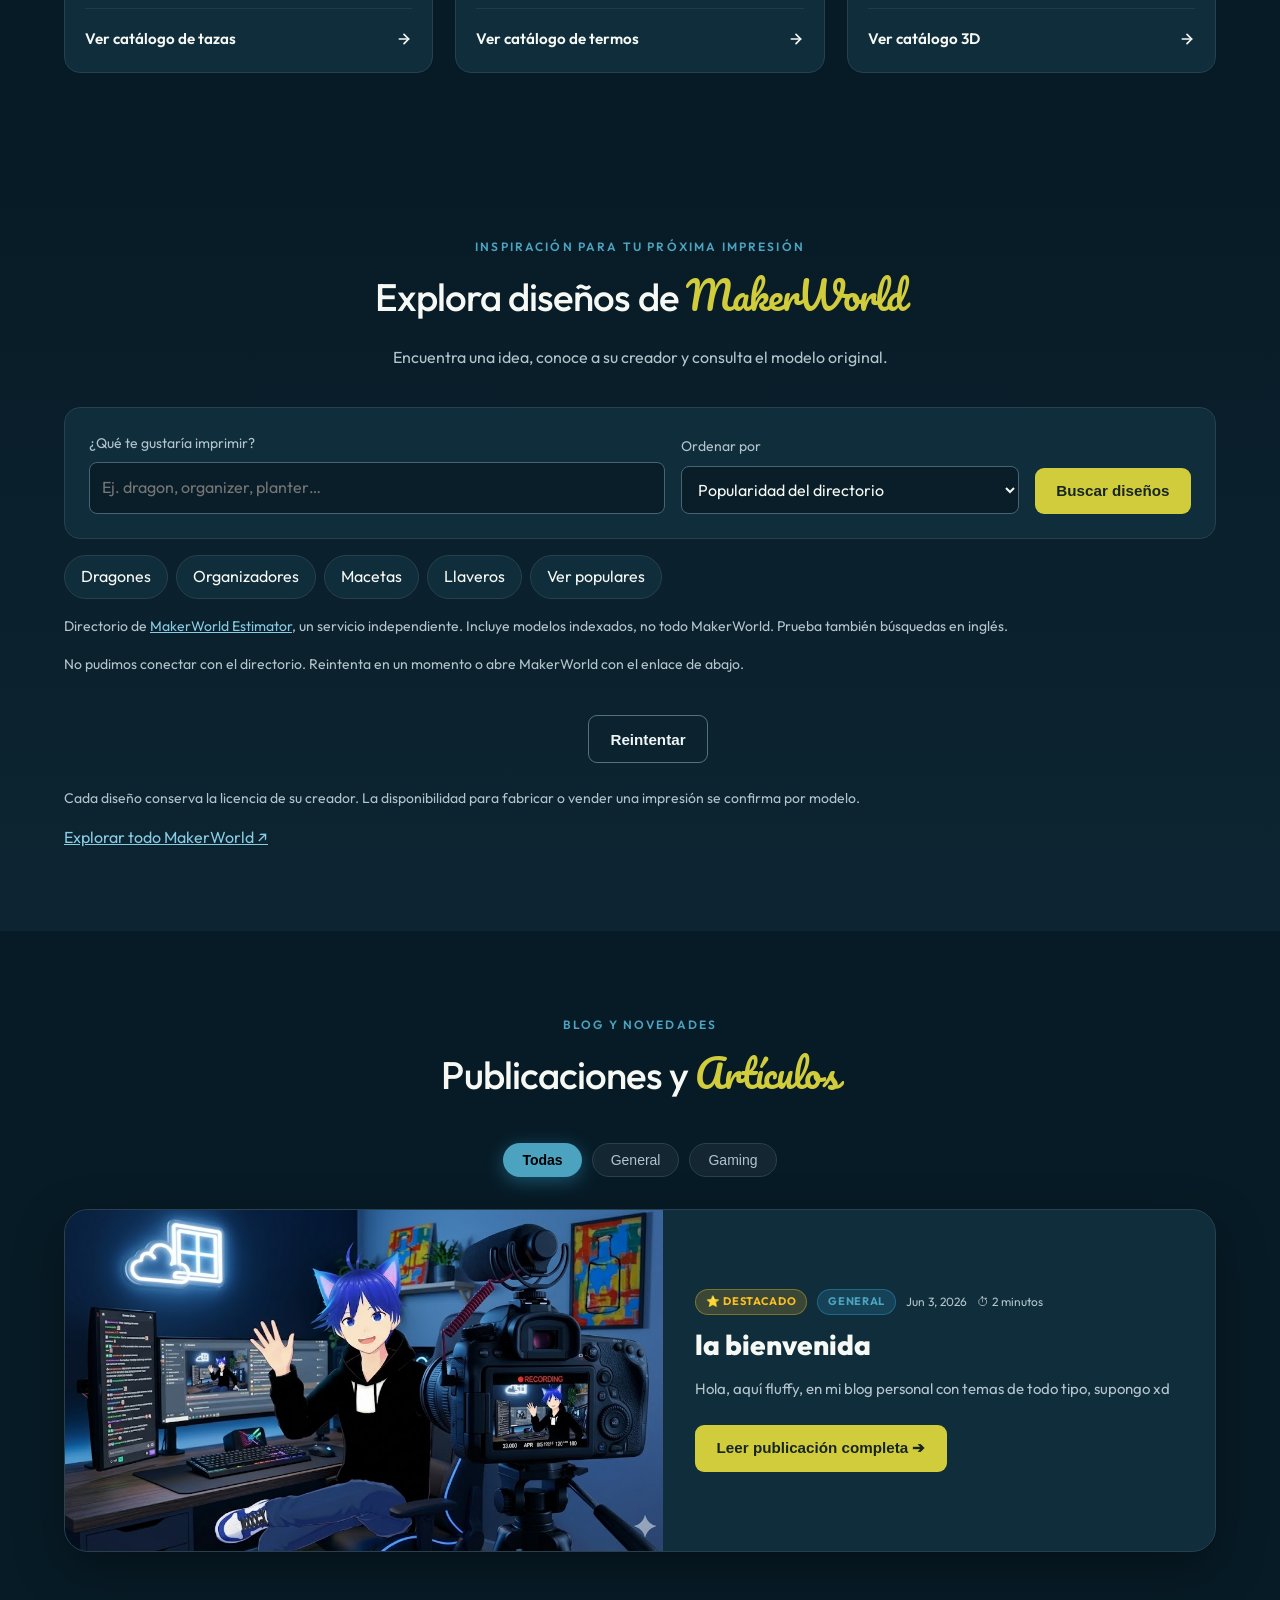
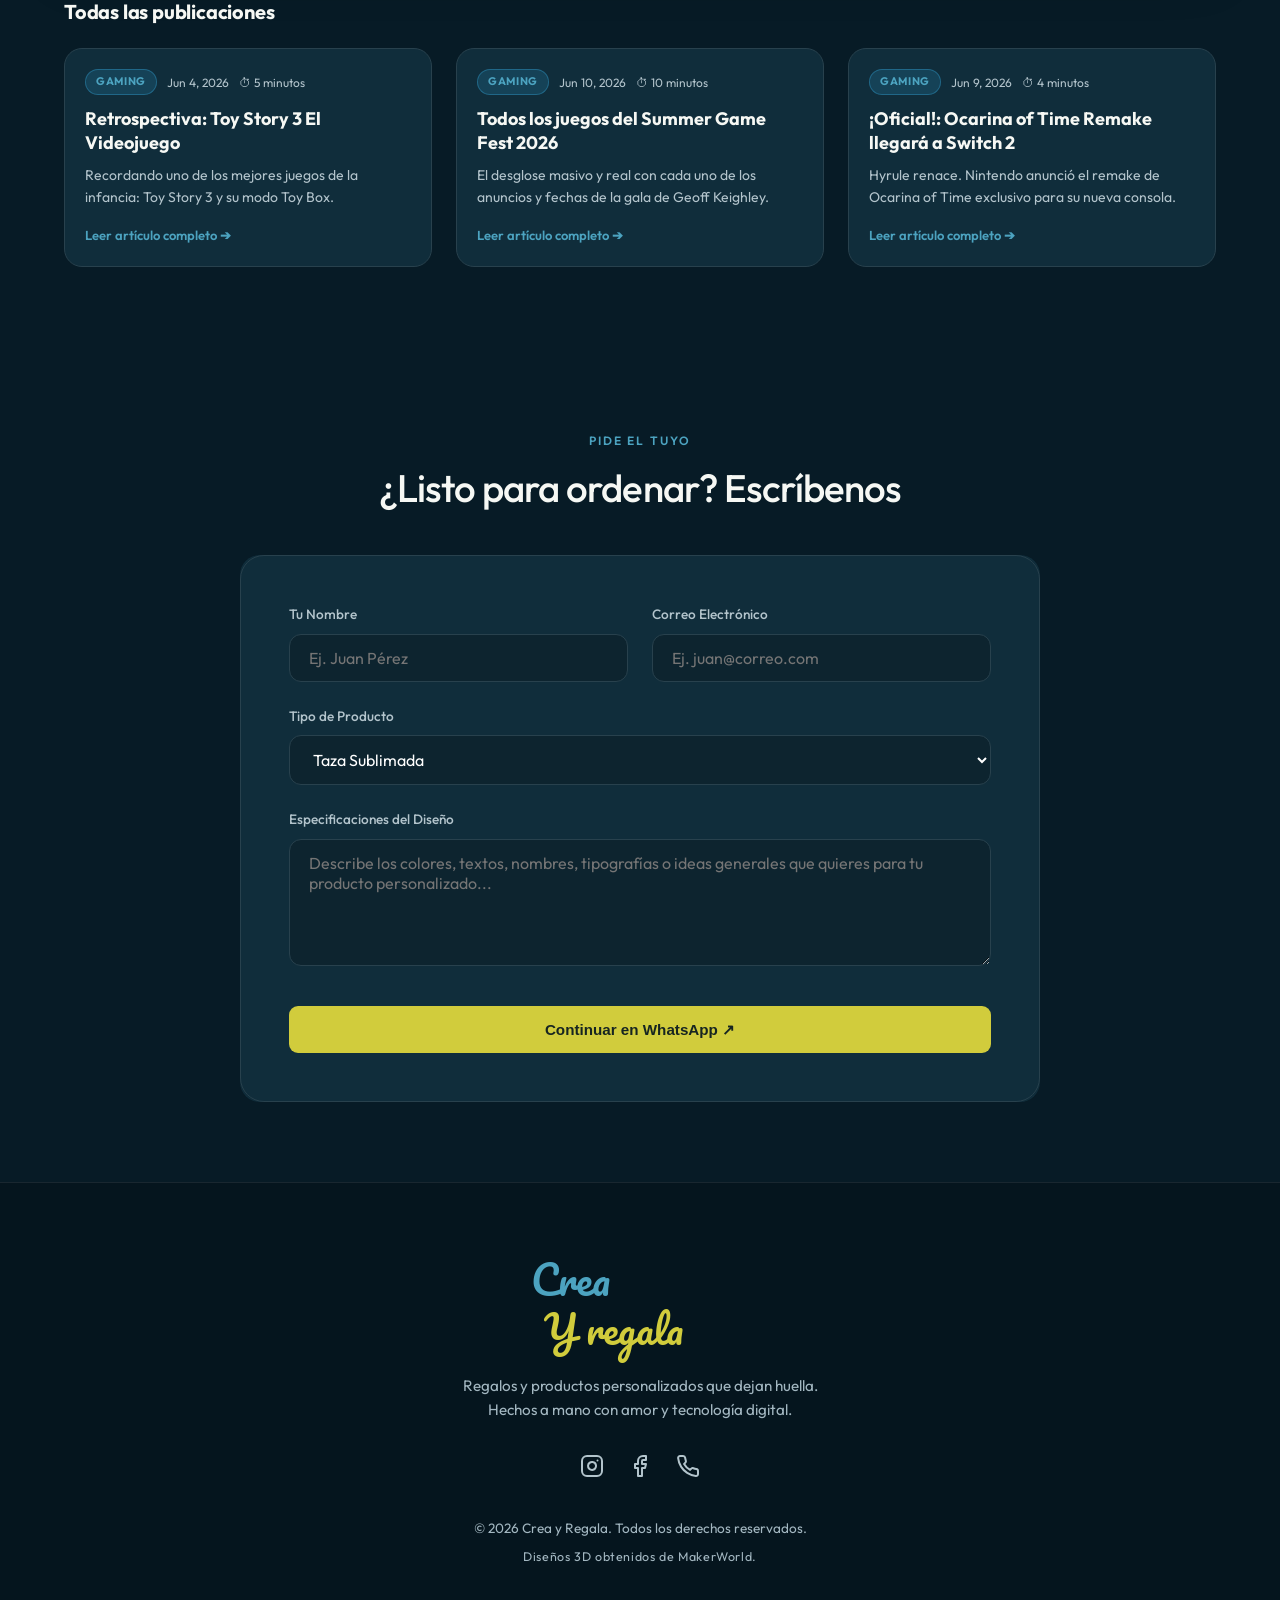
==== commit 205e2c55: "feat: replace Facebook integration with native customizable JavaScript blog system" ====
--- a/index.html
+++ b/index.html
@@ -13,11 +13,10 @@
   <meta name="viewport" content="width=device-width, initial-scale=1.0">
   <title>Crea y Regala | Productos Personalizados y Diseños 3D</title>
   <meta name="description" content="Personalización de tazas sublimadas, termos en vinil e impresión 3D de alta calidad. Diseños únicos creados a tu medida en Crea y Regala.">
-  <link rel="stylesheet" href="styles.css?v=5.0">
+  <link rel="stylesheet" href="styles.css?v=6.0">
 </head>
 <body>
-  <div id="fb-root"></div>
-  <script async defer crossorigin="anonymous" src="https://connect.facebook.net/es_LA/sdk.js#xfbml=1&version=v20.0&appId=367992518917446"></script>
+
 
   <!-- Canvas for Starry Space Background -->
   <canvas id="starry-background"></canvas>
@@ -173,86 +172,62 @@
   </section>
   <script src="makerworld.js?v=3.0" defer></script>
 
+  <!-- Blog & Publications Section -->
   <section class="section publications" id="publicaciones" aria-labelledby="posts-heading">
-    <div class="section-header"><span class="section-tag">DESDE NUESTRO TALLER</span><h2 class="section-title" id="posts-heading">Lo nuevo en <span>Crea y Regala</span></h2></div>
-    <p id="posts-status" role="status"></p>
-    <button type="button" id="posts-retry" class="btn btn-secondary" hidden>Reintentar</button>
-    <article id="featured-post" class="featured-post" aria-label="Publicación principal" hidden tabindex="-1"></article>
-    <div id="more-posts" hidden><h3>Más publicaciones</h3><div id="posts-grid" class="posts-grid"></div><button id="posts-more" class="btn btn-secondary" type="button" hidden>Ver más publicaciones</button></div>
-    <a class="posts-facebook" href="https://www.facebook.com/profile.php?id=100092747371943" target="_blank" rel="noopener noreferrer">Visitar nuestra página de Facebook ↗</a>
-    <noscript><p>Consulta nuestras publicaciones en Facebook.</p></noscript>
-  </section>
-  <dialog id="comments-dialog" class="comments-dialog" aria-labelledby="comments-title">
-    <div class="comments-header">
-      <div class="comments-header-title-row">
-        <h2 id="comments-title">Comentarios en Facebook</h2>
-        <div class="comments-tabs" role="tablist">
-          <button type="button" class="comments-tab active" id="tab-btn-native" role="tab" aria-selected="true">Comentarios en la Web</button>
-          <button type="button" class="comments-tab" id="tab-btn-embed" role="tab" aria-selected="false">Visor oficial de Facebook</button>
-        </div>
-      </div>
-      <button id="comments-close" type="button" aria-label="Cerrar comentarios">✕</button>
-    </div>
-
-    <!-- Tab 1: Native comments list with Facebook Login commenting (Option 2) -->
-    <div id="view-native-comments" class="comments-tab-panel active">
-      <div class="comments-scroll">
-        <p id="comments-status" role="status" aria-live="polite" style="text-align: center; color: var(--text-muted); padding: 18px 0;"></p>
-        <div id="comments-list" class="comments-list" aria-live="polite"></div>
-        <button type="button" id="comments-retry" class="btn btn-secondary" style="margin: 12px auto; display: block;" hidden>Reintentar</button>
-        <button type="button" id="comments-more" class="btn btn-secondary" style="margin: 16px auto 0; display: block;" hidden>Ver más comentarios</button>
-      </div>
-
-      <!-- Option 2: Facebook Login Comment Box -->
-      <div class="comment-compose-box">
-        <div id="fb-login-prompt" class="fb-login-prompt">
-          <div class="fb-login-prompt-content">
-            <span class="fb-icon-circle">
-              <svg width="20" height="20" viewBox="0 0 24 24" fill="#1877F2"><path d="M24 12.073c0-6.627-5.373-12-12-12s-12 5.373-12 12c0 5.99 4.388 10.954 10.125 11.854v-8.385H7.078v-3.47h3.047V9.43c0-3.007 1.792-4.669 4.533-4.669 1.312 0 2.686.235 2.686.235v2.953H15.83c-1.491 0-1.956.925-1.956 1.874v2.25h3.328l-.532 3.47h-2.796v8.385C19.612 23.027 24 18.062 24 12.073z"/></svg>
-            </span>
-            <div class="fb-login-prompt-text">
-              <strong>Comenta con tu perfil real de Facebook</strong>
-              <p>Conecta tu cuenta para que aparezca tu foto y nombre real.</p>
-            </div>
-          </div>
-          <button type="button" id="btn-facebook-login" class="btn btn-primary btn-fb">
-            Conectar con Facebook
-          </button>
-        </div>
-
-        <div id="fb-user-connected" class="fb-user-connected" hidden>
-          <div class="fb-user-badge">
-            <img id="fb-user-avatar" class="comment-avatar" src="" alt="Tu foto de Facebook">
-            <div class="fb-user-details">
-              <span>Comentando como <strong id="fb-user-name"></strong></span>
-              <button type="button" id="btn-facebook-logout" class="btn-link-small">Cambiar cuenta</button>
-            </div>
-          </div>
-          <form id="fb-comment-form" class="fb-comment-form">
-            <textarea id="fb-comment-input" rows="2" placeholder="Escribe tu comentario o pregunta aquí con tu cuenta de Facebook..." required></textarea>
-            <div class="fb-comment-actions">
-              <button type="submit" class="btn btn-primary" id="btn-submit-comment">Publicar comentario</button>
-            </div>
-          </form>
-        </div>
-      </div>
-    </div>
-
-    <!-- Tab 2: Official Facebook Post Embed / Widget (Option 3) -->
-    <div id="view-embed-comments" class="comments-tab-panel" hidden>
-      <div class="embed-scroll">
-        <div id="fb-embed-container" class="fb-embed-container">
-          <p style="text-align: center; padding: 24px; color: var(--text-muted);">Cargando visor oficial de Facebook…</p>
-        </div>
-      </div>
-    </div>
-
-    <div class="comments-footer">
-      <a id="comment-facebook" class="btn btn-primary" target="_blank" rel="noopener noreferrer">Abrir en Facebook ↗</a>
+    <div class="section-header">
+      <span class="section-tag">BLOG Y NOVEDADES</span>
+      <h2 class="section-title" id="posts-heading">Publicaciones y <span>Artículos</span></h2>
+    </div>
+
+    <!-- Category Filter Tabs -->
+    <div class="blog-categories" id="blog-categories" role="tablist" aria-label="Categorías del blog"></div>
+
+    <!-- Featured Publication -->
+    <div id="blog-featured" class="blog-featured-container"></div>
+
+    <!-- Publications Grid -->
+    <div class="blog-grid-section">
+      <h3 class="blog-grid-heading">Todas las publicaciones</h3>
+      <div id="blog-grid" class="blog-grid"></div>
+    </div>
+  </section>
+
+  <!-- Full Article Reader Modal -->
+  <dialog id="blog-reader-dialog" class="blog-reader-dialog" aria-labelledby="reader-title">
+    <div class="reader-container">
+      <button id="reader-close" class="reader-close-btn" type="button" aria-label="Cerrar artículo">✕</button>
+      
+      <div class="reader-header">
+        <div class="reader-meta">
+          <span id="reader-category" class="blog-badge">Categoría</span>
+          <span class="reader-divider">•</span>
+          <span id="reader-date" class="reader-date">Fecha</span>
+          <span class="reader-divider">•</span>
+          <span id="reader-read-time" class="reader-read-time">Tiempo de lectura</span>
+        </div>
+        <h1 id="reader-title" class="reader-title">Título de la publicación</h1>
+      </div>
+
+      <div class="reader-hero-wrapper" id="reader-hero-wrapper">
+        <img id="reader-hero-img" class="reader-hero-img" src="" alt="">
+      </div>
+
+      <article id="reader-body" class="reader-body">
+        <!-- Contenido formateado -->
+      </article>
+
+      <div class="reader-footer">
+        <div class="reader-nav-btns">
+          <button type="button" id="reader-prev-btn" class="btn btn-secondary">← Publicación anterior</button>
+          <button type="button" id="reader-next-btn" class="btn btn-secondary">Siguiente publicación →</button>
+        </div>
+        <button type="button" id="reader-close-bottom" class="btn btn-primary">Volver a publicaciones</button>
+      </div>
     </div>
   </dialog>
-  <script src="posts-config.js?v=9.0" defer></script>
-  <script src="posts.js?v=9.0" defer></script>
+
+  <script src="blog-data.js?v=1.0" defer></script>
+  <script src="blog.js?v=1.0" defer></script>
 
   <!-- Contact & Request Section -->
   <section class="section reveal-on-scroll" id="contacto">
--- a/styles.css
+++ b/styles.css
@@ -2007,74 +2007,452 @@
 .publications { scroll-margin-top: 100px; }
 .featured-post { max-width: 860px; margin: 24px auto 40px; background: var(--bg-card); border: 1px solid var(--border-card); padding: clamp(18px,4vw,36px); border-radius: 20px; scroll-margin-top: 110px; animation: post-appear .25s ease; }
 .post-text,.comment-body p { white-space: pre-wrap; overflow-wrap: anywhere; }.post-text { font-size: clamp(18px,2vw,24px); margin: 16px 0 24px; }
-.post-date { display: block; font-size: 14px; color: var(--text-muted); }
-.post-media { display: grid; gap: 12px; }.post-media:empty { display: none; }.post-media img,.post-media video { width: 100%; max-height: 680px; object-fit: contain; border-radius: 12px; background: var(--bg-secondary); }
-.post-interactions { display: flex; flex-wrap: wrap; gap: 12px 24px; align-items: center; padding-top: 16px; }
-.post-interactions button { border: 0; background: none; color: var(--color-cyan); font: inherit; min-height: 44px; cursor: pointer; padding: 6px 0; }
-.posts-grid { display: grid; grid-template-columns: repeat(auto-fit,minmax(min(100%,260px),1fr)); gap: 20px; margin: 24px 0; }
-.post-card { border: 1px solid var(--border-card); background: var(--bg-card); border-radius: 16px; padding: 18px; min-width: 0; }
-.post-select { display: block; background: none; border: 0; width: 100%; text-align: left; color: inherit; font: inherit; cursor: pointer; }.post-excerpt { white-space: pre-wrap; overflow-wrap: anywhere; margin: 14px 0; }.post-card .post-media :is(img,video) { max-height: 220px; }.posts-facebook { display: inline-block; margin-top: 24px; color: var(--color-cyan); }
-.comments-dialog { width: min(640px,calc(100% - 32px)); max-height: min(850px,90dvh); padding: 0; margin: auto; border: 1px solid var(--border-card); border-radius: 20px; background: var(--bg-secondary); color: var(--text-main); box-shadow: 0 20px 90px #0008; }
-.comments-dialog[open] { display: flex; flex-direction: column; animation: post-appear .2s ease; }.comments-dialog::backdrop { background: #0009; backdrop-filter: blur(3px); }
-.comments-header { display: flex; justify-content: space-between; align-items: center; padding: 16px 24px; border-bottom: 1px solid var(--border-card); flex-shrink: 0; }.comments-header h2 { font-size: 22px; margin: 0; }.comments-header button { width: 44px; height: 44px; border: 0; background: transparent; color: inherit; font-size: 22px; cursor: pointer; }
-.comments-header-title-row { display: flex; flex-direction: column; gap: 8px; }
-.comments-tabs { display: flex; gap: 8px; }
-.comments-tab { background: rgba(255, 255, 255, 0.05); border: 1px solid var(--border-card); color: var(--text-muted); padding: 6px 14px; border-radius: 8px; font-size: 13px; cursor: pointer; transition: all .2s; }
-.comments-tab:hover { color: var(--text-main); background: rgba(255, 255, 255, 0.1); }
-.comments-tab.active { background: var(--color-cyan, #38bdf8); color: #000; font-weight: 700; border-color: transparent; }
-.comments-tab-panel { display: none; flex-direction: column; flex: 1 1 auto; min-height: 0; }
-.comments-tab-panel.active { display: flex; }
-
-.comments-scroll { overflow-y: auto; overscroll-behavior: contain; padding: 20px 24px; min-height: 180px; max-height: 380px; flex: 1 1 auto; background: var(--bg-secondary); }
-.comments-list { display: flex; flex-direction: column; gap: 14px; }
-.comment { display: flex; align-items: flex-start; gap: 14px; padding: 14px 16px; border-radius: 14px; background: rgba(255, 255, 255, 0.03); border: 1px solid var(--border-card); }
-.comment-avatar { width: 44px; height: 44px; border-radius: 50%; object-fit: cover; flex-shrink: 0; border: 2px solid rgba(255, 255, 255, 0.15); box-shadow: 0 2px 8px rgba(0, 0, 0, 0.25); }
-.comment-body { flex: 1 1 auto; min-width: 0; }
-.comment-header { display: flex; flex-wrap: wrap; align-items: baseline; justify-content: space-between; gap: 8px; margin-bottom: 6px; }
-.comment-author-name { font-size: 15px; font-weight: 700; color: var(--color-cyan, #38bdf8); margin: 0; }
-.comment-date { font-size: 12px; color: var(--text-muted); }
-.comment-text { font-size: 14px; line-height: 1.5; color: var(--text-main); margin: 0; white-space: pre-wrap; word-break: break-word; }
-.comment-reactions { display: inline-block; margin-top: 8px; font-size: 12px; padding: 2px 8px; background: rgba(239, 68, 68, 0.15); color: #fca5a5; border-radius: 20px; }
-
-.comment-compose-box { padding: 14px 24px; border-top: 1px solid var(--border-card); background: rgba(0, 0, 0, 0.25); }
-.fb-login-prompt { display: flex; flex-wrap: wrap; align-items: center; justify-content: space-between; gap: 12px; padding: 12px 16px; background: rgba(24, 119, 242, 0.08); border: 1px solid rgba(24, 119, 242, 0.28); border-radius: 12px; }
-.fb-login-prompt-content { display: flex; align-items: center; gap: 12px; }
-.fb-icon-circle { display: flex; align-items: center; justify-content: center; width: 36px; height: 36px; border-radius: 50%; background: #ffffff; flex-shrink: 0; box-shadow: 0 2px 6px rgba(0,0,0,0.3); }
-.fb-login-prompt-text strong { display: block; font-size: 13px; color: var(--text-main); }
-.fb-login-prompt-text p { margin: 0; font-size: 11px; color: var(--text-muted); }
-.btn-fb { background: #1877F2 !important; color: #ffffff !important; border: none !important; font-weight: 600; font-size: 13px !important; padding: 8px 16px !important; }
-.btn-fb:hover { background: #166fe5 !important; }
-
-.fb-user-connected { display: flex; flex-direction: column; gap: 10px; }
-.fb-user-badge { display: flex; align-items: center; gap: 12px; }
-.fb-user-details span { font-size: 13px; color: var(--text-muted); }
-.fb-user-details strong { color: var(--color-cyan, #38bdf8); }
-.btn-link-small { background: none; border: none; color: var(--text-muted); font-size: 11px; text-decoration: underline; cursor: pointer; padding: 0 6px; }
-.btn-link-small:hover { color: #fff; }
-
-.fb-comment-form textarea { width: 100%; border: 1px solid var(--border-card); background: var(--bg-secondary); color: var(--text-main); border-radius: 10px; padding: 10px 14px; font: inherit; font-size: 14px; resize: none; }
-.fb-comment-form textarea:focus { outline: none; border-color: var(--color-cyan, #38bdf8); }
-.fb-comment-actions { display: flex; justify-content: flex-end; margin-top: 8px; }
-
-.embed-scroll { padding: 16px 24px; overflow-y: auto; max-height: 540px; display: flex; justify-content: center; background: var(--bg-secondary); }
-.fb-embed-container { width: 100%; max-width: 500px; display: flex; justify-content: center; }
-
-.comments-footer { padding: 14px 24px; border-top: 1px solid var(--border-card); flex-shrink: 0; background: var(--bg-card); display: flex; justify-content: flex-end; }
-.comments-open { overflow: hidden; }
+/* ==========================================================================
+   Blog & Publications System
+   ========================================================================== */
+
+/* Category Filter Tabs */
+.blog-categories {
+  display: flex;
+  flex-wrap: wrap;
+  justify-content: center;
+  gap: 10px;
+  margin: 20px 0 32px;
+}
+.blog-cat-btn {
+  background: rgba(255, 255, 255, 0.05);
+  border: 1px solid var(--border-card);
+  color: var(--text-muted);
+  padding: 8px 18px;
+  border-radius: 50px;
+  font-size: 14px;
+  font-weight: 500;
+  cursor: pointer;
+  transition: all 0.25s ease;
+}
+.blog-cat-btn:hover {
+  color: var(--text-main);
+  background: rgba(255, 255, 255, 0.12);
+  transform: translateY(-1px);
+}
+.blog-cat-btn.active {
+  background: var(--color-cyan, #38bdf8);
+  color: #000;
+  font-weight: 700;
+  border-color: transparent;
+  box-shadow: 0 4px 18px rgba(56, 189, 248, 0.35);
+}
+
+/* Badges and Metadata */
+.blog-badge {
+  display: inline-block;
+  padding: 3px 10px;
+  font-size: 11px;
+  font-weight: 700;
+  text-transform: uppercase;
+  letter-spacing: 0.06em;
+  border-radius: 20px;
+  background: rgba(56, 189, 248, 0.15);
+  color: var(--color-cyan, #38bdf8);
+  border: 1px solid rgba(56, 189, 248, 0.3);
+}
+.blog-badge.featured-badge {
+  background: rgba(251, 191, 36, 0.18);
+  color: #fbbf24;
+  border-color: rgba(251, 191, 36, 0.35);
+}
+.blog-card-meta {
+  display: flex;
+  flex-wrap: wrap;
+  align-items: center;
+  gap: 10px;
+  margin-bottom: 12px;
+}
+.blog-card-date, .blog-card-readtime {
+  font-size: 12px;
+  color: var(--text-muted);
+}
+
+/* Featured Article Card */
+.blog-featured-container {
+  margin-bottom: 44px;
+}
+.blog-featured-card {
+  display: grid;
+  grid-template-columns: 1.15fr 1fr;
+  gap: 32px;
+  background: var(--bg-card);
+  border: 1px solid var(--border-card);
+  border-radius: 24px;
+  overflow: hidden;
+  box-shadow: 0 16px 48px rgba(0, 0, 0, 0.35);
+  cursor: pointer;
+  transition: transform 0.3s ease, border-color 0.3s ease, box-shadow 0.3s ease;
+}
+.blog-featured-card:hover {
+  transform: translateY(-4px);
+  border-color: rgba(56, 189, 248, 0.45);
+  box-shadow: 0 20px 60px rgba(56, 189, 248, 0.15);
+}
+.blog-featured-media {
+  position: relative;
+  min-height: 280px;
+  overflow: hidden;
+  background: var(--bg-secondary);
+}
+.blog-featured-media img {
+  width: 100%;
+  height: 100%;
+  object-fit: cover;
+  transition: transform 0.5s ease;
+}
+.blog-featured-card:hover .blog-featured-media img {
+  transform: scale(1.04);
+}
+.blog-featured-content {
+  display: flex;
+  flex-direction: column;
+  justify-content: center;
+  padding: 32px 32px 32px 0;
+}
+.blog-featured-title {
+  font-size: clamp(22px, 3vw, 28px);
+  font-weight: 800;
+  line-height: 1.3;
+  margin: 0 0 14px;
+  color: var(--text-main);
+}
+.blog-featured-excerpt {
+  font-size: 15px;
+  line-height: 1.6;
+  color: var(--text-muted);
+  margin: 0 0 24px;
+  display: -webkit-box;
+  -webkit-line-clamp: 3;
+  -webkit-box-orient: vertical;
+  overflow: hidden;
+}
+.blog-featured-btn {
+  align-self: flex-start;
+  pointer-events: none;
+}
+
+/* Grid of Articles */
+.blog-grid-section {
+  margin-top: 24px;
+}
+.blog-grid-heading {
+  font-size: 20px;
+  font-weight: 700;
+  margin-bottom: 20px;
+  color: var(--text-main);
+  letter-spacing: -0.01em;
+}
+.blog-grid {
+  display: grid;
+  grid-template-columns: repeat(auto-fit, minmax(min(100%, 300px), 1fr));
+  gap: 24px;
+}
+.blog-card {
+  display: flex;
+  flex-direction: column;
+  background: var(--bg-card);
+  border: 1px solid var(--border-card);
+  border-radius: 18px;
+  overflow: hidden;
+  cursor: pointer;
+  transition: transform 0.28s ease, border-color 0.28s ease, box-shadow 0.28s ease;
+}
+.blog-card:hover {
+  transform: translateY(-4px);
+  border-color: rgba(56, 189, 248, 0.4);
+  box-shadow: 0 14px 40px rgba(0, 0, 0, 0.35);
+}
+.blog-card-media {
+  aspect-ratio: 16 / 9;
+  width: 100%;
+  overflow: hidden;
+  background: var(--bg-secondary);
+}
+.blog-card-media img {
+  width: 100%;
+  height: 100%;
+  object-fit: cover;
+  transition: transform 0.4s ease;
+}
+.blog-card:hover .blog-card-media img {
+  transform: scale(1.05);
+}
+.blog-card-content {
+  padding: 20px;
+  display: flex;
+  flex-direction: column;
+  flex: 1 1 auto;
+}
+.blog-card-title {
+  font-size: 18px;
+  font-weight: 700;
+  line-height: 1.35;
+  margin: 0 0 10px;
+  color: var(--text-main);
+}
+.blog-card-excerpt {
+  font-size: 14px;
+  line-height: 1.55;
+  color: var(--text-muted);
+  margin: 0 0 16px;
+  display: -webkit-box;
+  -webkit-line-clamp: 2;
+  -webkit-box-orient: vertical;
+  overflow: hidden;
+  flex-grow: 1;
+}
+.blog-card-link {
+  font-size: 13px;
+  font-weight: 600;
+  color: var(--color-cyan, #38bdf8);
+  margin-top: auto;
+}
+.blog-empty-msg {
+  text-align: center;
+  padding: 40px 20px;
+  color: var(--text-muted);
+  font-size: 15px;
+}
+
+/* ==========================================================================
+   Article Reader Modal
+   ========================================================================== */
+.blog-reader-dialog {
+  width: min(840px, calc(100% - 32px));
+  max-height: min(900px, 92dvh);
+  padding: 0;
+  margin: auto;
+  border: 1px solid var(--border-card);
+  border-radius: 24px;
+  background: var(--bg-secondary);
+  color: var(--text-main);
+  box-shadow: 0 24px 100px rgba(0, 0, 0, 0.85);
+  overflow: hidden;
+}
+.blog-reader-dialog[open] {
+  display: flex;
+  flex-direction: column;
+  animation: post-appear 0.24s cubic-bezier(0.16, 1, 0.3, 1);
+}
+.blog-reader-dialog::backdrop {
+  background: rgba(0, 0, 0, 0.75);
+  backdrop-filter: blur(6px);
+}
+.reader-container {
+  overflow-y: auto;
+  overscroll-behavior: contain;
+  padding: 36px 44px;
+  position: relative;
+}
+.reader-close-btn {
+  position: sticky;
+  top: 0;
+  float: right;
+  width: 42px;
+  height: 42px;
+  border-radius: 50%;
+  border: 1px solid var(--border-card);
+  background: rgba(20, 20, 25, 0.8);
+  backdrop-filter: blur(8px);
+  color: var(--text-main);
+  font-size: 18px;
+  cursor: pointer;
+  display: flex;
+  align-items: center;
+  justify-content: center;
+  transition: all 0.2s;
+  z-index: 10;
+  margin-bottom: -42px;
+}
+.reader-close-btn:hover {
+  background: rgba(255, 255, 255, 0.15);
+  transform: scale(1.08);
+}
+.reader-header {
+  margin-bottom: 24px;
+  padding-right: 48px;
+}
+.reader-meta {
+  display: flex;
+  align-items: center;
+  flex-wrap: wrap;
+  gap: 10px;
+  margin-bottom: 14px;
+}
+.reader-divider {
+  color: var(--text-muted);
+  opacity: 0.5;
+}
+.reader-date, .reader-read-time {
+  font-size: 13px;
+  color: var(--text-muted);
+}
+.reader-title {
+  font-size: clamp(24px, 4vw, 36px);
+  font-weight: 800;
+  line-height: 1.25;
+  color: #ffffff;
+  margin: 0;
+}
+.reader-hero-wrapper {
+  margin: 20px 0 32px;
+  border-radius: 16px;
+  overflow: hidden;
+  max-height: 480px;
+  background: var(--bg-card);
+  border: 1px solid var(--border-card);
+}
+.reader-hero-img {
+  width: 100%;
+  height: 100%;
+  max-height: 480px;
+  object-fit: cover;
+  display: block;
+}
+.reader-body {
+  font-size: 16px;
+  line-height: 1.8;
+  color: rgba(255, 255, 255, 0.88);
+}
+.reader-body p {
+  margin: 0 0 1.3em;
+}
+.reader-body h3 {
+  font-size: 22px;
+  color: #ffffff;
+  margin: 1.8em 0 0.8em;
+  font-weight: 700;
+  border-bottom: 1px solid rgba(255, 255, 255, 0.08);
+  padding-bottom: 8px;
+}
+.reader-body h4 {
+  font-size: 17px;
+  color: var(--color-cyan, #38bdf8);
+  margin: 1.4em 0 0.6em;
+  font-weight: 600;
+}
+.reader-body ul, .reader-body ol {
+  margin: 0 0 1.4em;
+  padding-left: 1.5em;
+}
+.reader-body li {
+  margin-bottom: 0.5em;
+}
+.reader-body a {
+  color: var(--color-cyan, #38bdf8);
+  text-decoration: underline;
+  text-underline-offset: 3px;
+  transition: opacity 0.2s;
+}
+.reader-body a:hover {
+  opacity: 0.8;
+}
+
+/* Styled Video Placeholder Cards */
+.blog-video-card {
+  display: flex;
+  align-items: center;
+  gap: 16px;
+  padding: 14px 18px;
+  margin: 14px 0 20px;
+  border-radius: 14px;
+  background: rgba(56, 189, 248, 0.07);
+  border: 1px solid rgba(56, 189, 248, 0.25);
+  color: var(--text-main);
+  transition: all 0.2s;
+}
+.blog-video-card:hover {
+  background: rgba(56, 189, 248, 0.12);
+  border-color: rgba(56, 189, 248, 0.45);
+  transform: translateY(-1px);
+}
+.blog-video-icon {
+  width: 40px;
+  height: 40px;
+  border-radius: 50%;
+  background: var(--color-cyan, #38bdf8);
+  color: #000;
+  display: flex;
+  align-items: center;
+  justify-content: center;
+  font-size: 15px;
+  font-weight: bold;
+  flex-shrink: 0;
+  box-shadow: 0 4px 12px rgba(56, 189, 248, 0.4);
+}
+.blog-video-info strong {
+  display: block;
+  font-size: 14px;
+  color: #ffffff;
+}
+.blog-video-info span {
+  font-size: 12px;
+  color: var(--text-muted);
+}
+
+.reader-footer {
+  margin-top: 40px;
+  padding-top: 28px;
+  border-top: 1px solid var(--border-card);
+  display: flex;
+  flex-wrap: wrap;
+  justify-content: space-between;
+  align-items: center;
+  gap: 16px;
+}
+.reader-nav-btns {
+  display: flex;
+  gap: 10px;
+}
+.reader-open {
+  overflow: hidden;
+}
+
+/* Responsive adjustments */
+@media (max-width: 768px) {
+  .blog-featured-card {
+    grid-template-columns: 1fr;
+    gap: 0;
+  }
+  .blog-featured-content {
+    padding: 24px;
+  }
+  .blog-featured-media {
+    min-height: 220px;
+  }
+  .reader-container {
+    padding: 24px 20px;
+  }
+  .reader-header {
+    padding-right: 40px;
+  }
+  .reader-footer {
+    flex-direction: column;
+    align-items: stretch;
+  }
+  .reader-nav-btns {
+    flex-direction: column;
+  }
+  .reader-nav-btns button {
+    width: 100%;
+  }
+}
+@media (max-width: 600px) {
+  .blog-reader-dialog {
+    width: 100%;
+    max-height: 95dvh;
+    margin: auto 0 0;
+    border-radius: 20px 20px 0 0;
+  }
+}
 @keyframes post-appear { from {opacity: 0; transform: translateY(10px);} to {opacity:1;transform:translateY(0);} }
-@media(max-width: 600px) {
-  .comments-dialog { width: 100%; max-height: 94dvh; margin: auto 0 0; border-radius: 20px 20px 0 0; }
-  .comments-header, .comments-scroll, .comment-compose-box, .embed-scroll { padding: 14px 18px; }
-  .comments-scroll { min-height: 120px; max-height: 300px; }
-  .comments-tabs { width: 100%; }
-  .comments-tab { flex: 1; text-align: center; font-size: 12px; padding: 8px 10px; }
-  .fb-login-prompt { flex-direction: column; align-items: stretch; text-align: center; gap: 10px; }
-  .fb-login-prompt-content { flex-direction: column; text-align: center; }
-  .btn-fb { width: 100%; text-align: center; justify-content: center; }
-  .post-interactions { font-size: 14px; gap: 12px; }
-}
-@media(max-height: 520px) { .comments-dialog[open] { overflow-y: auto; }.comments-scroll { overflow: visible; } }
-@media(prefers-reduced-motion: reduce) { .featured-post,.comments-dialog[open] { animation: none; } }
+@media(prefers-reduced-motion: reduce) { .blog-featured-card,.blog-reader-dialog[open] { animation: none; } }
 @media (min-width: 769px) and (max-width: 1050px) {
   header { gap: 14px; }
   header nav { gap: 12px; }
